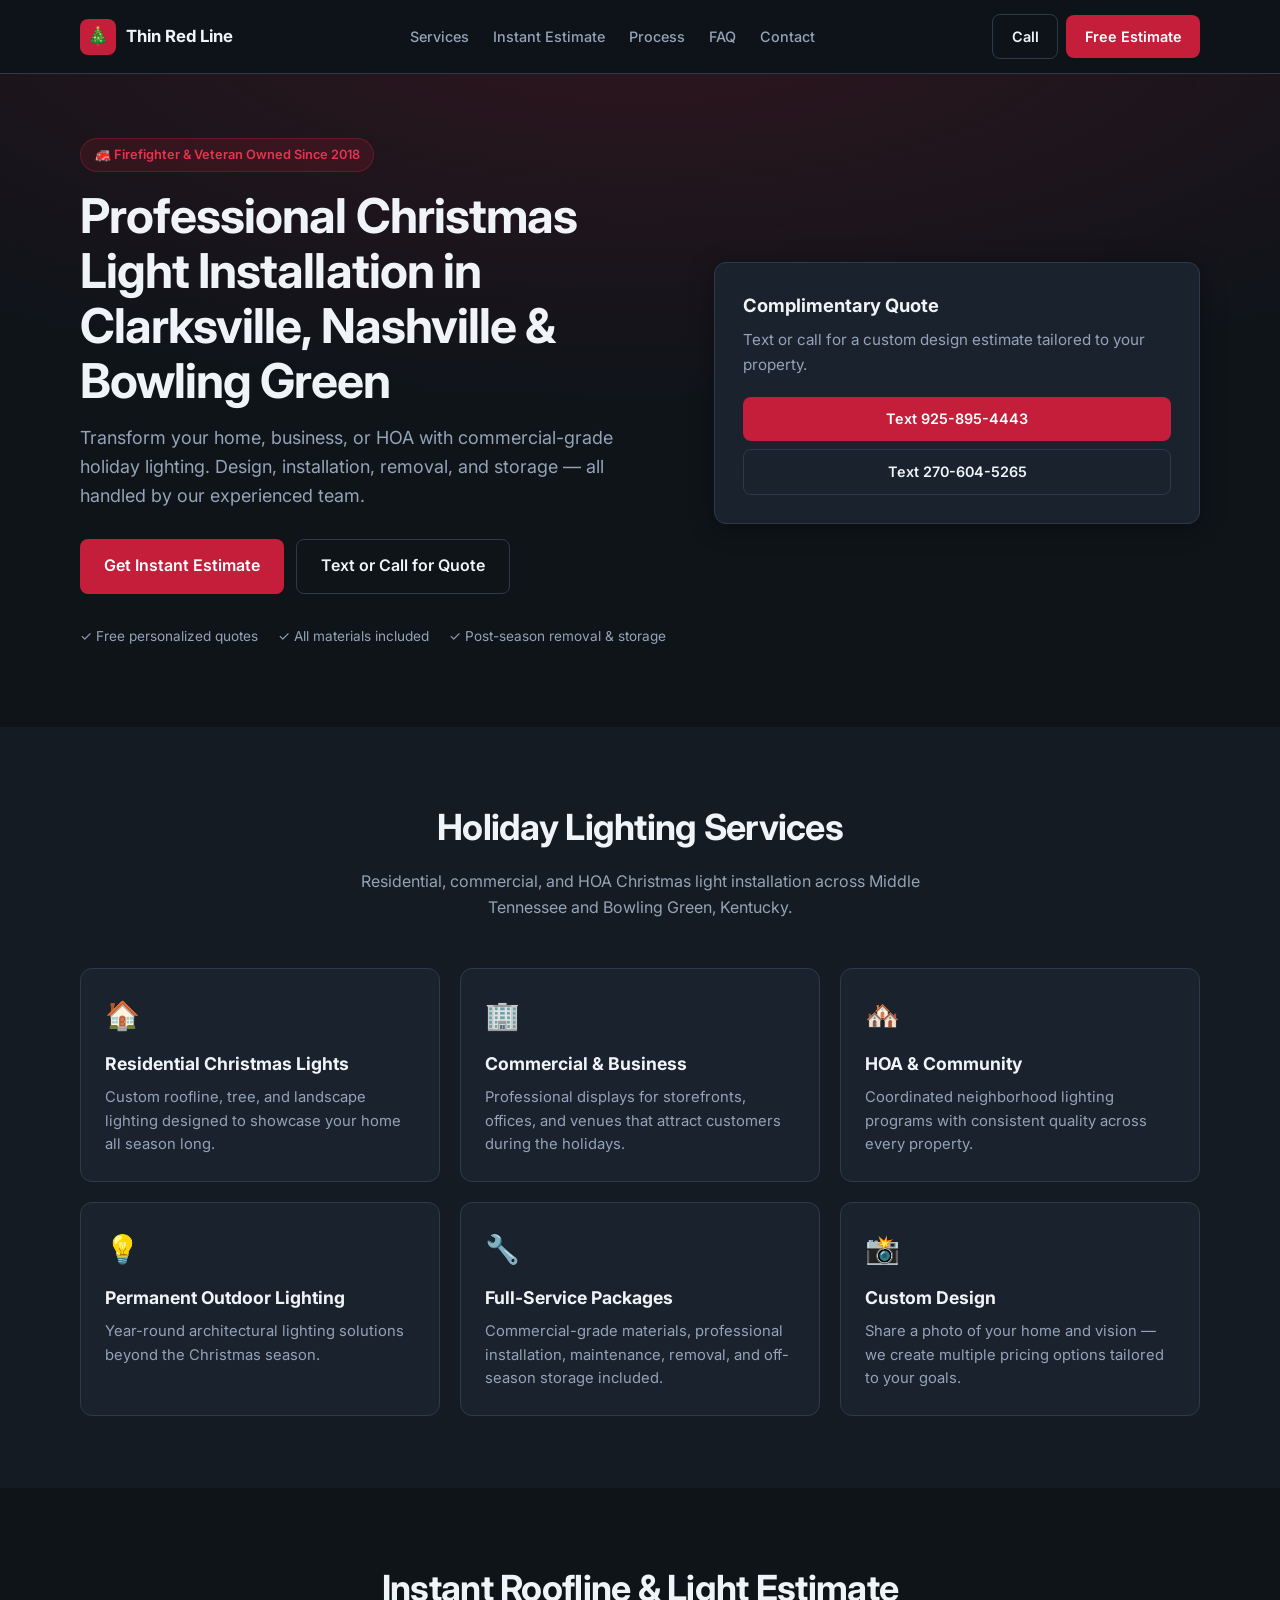
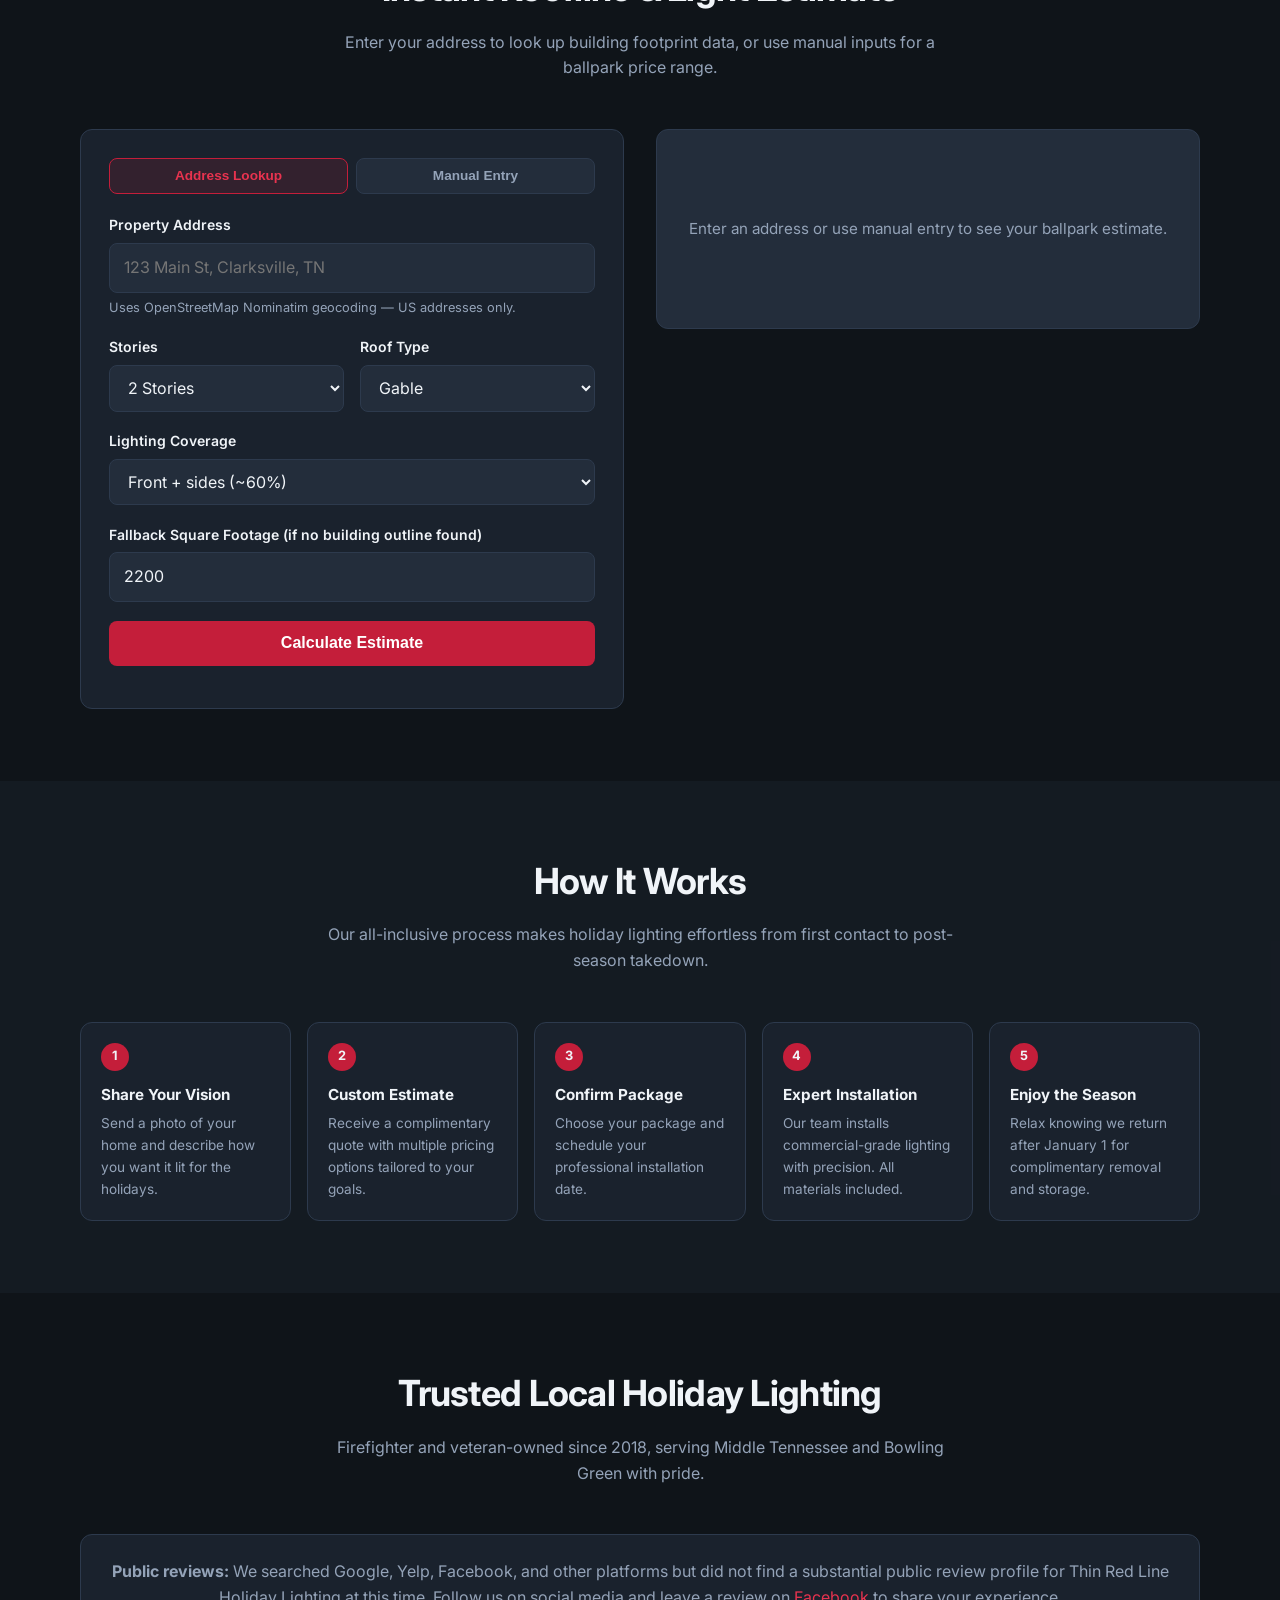
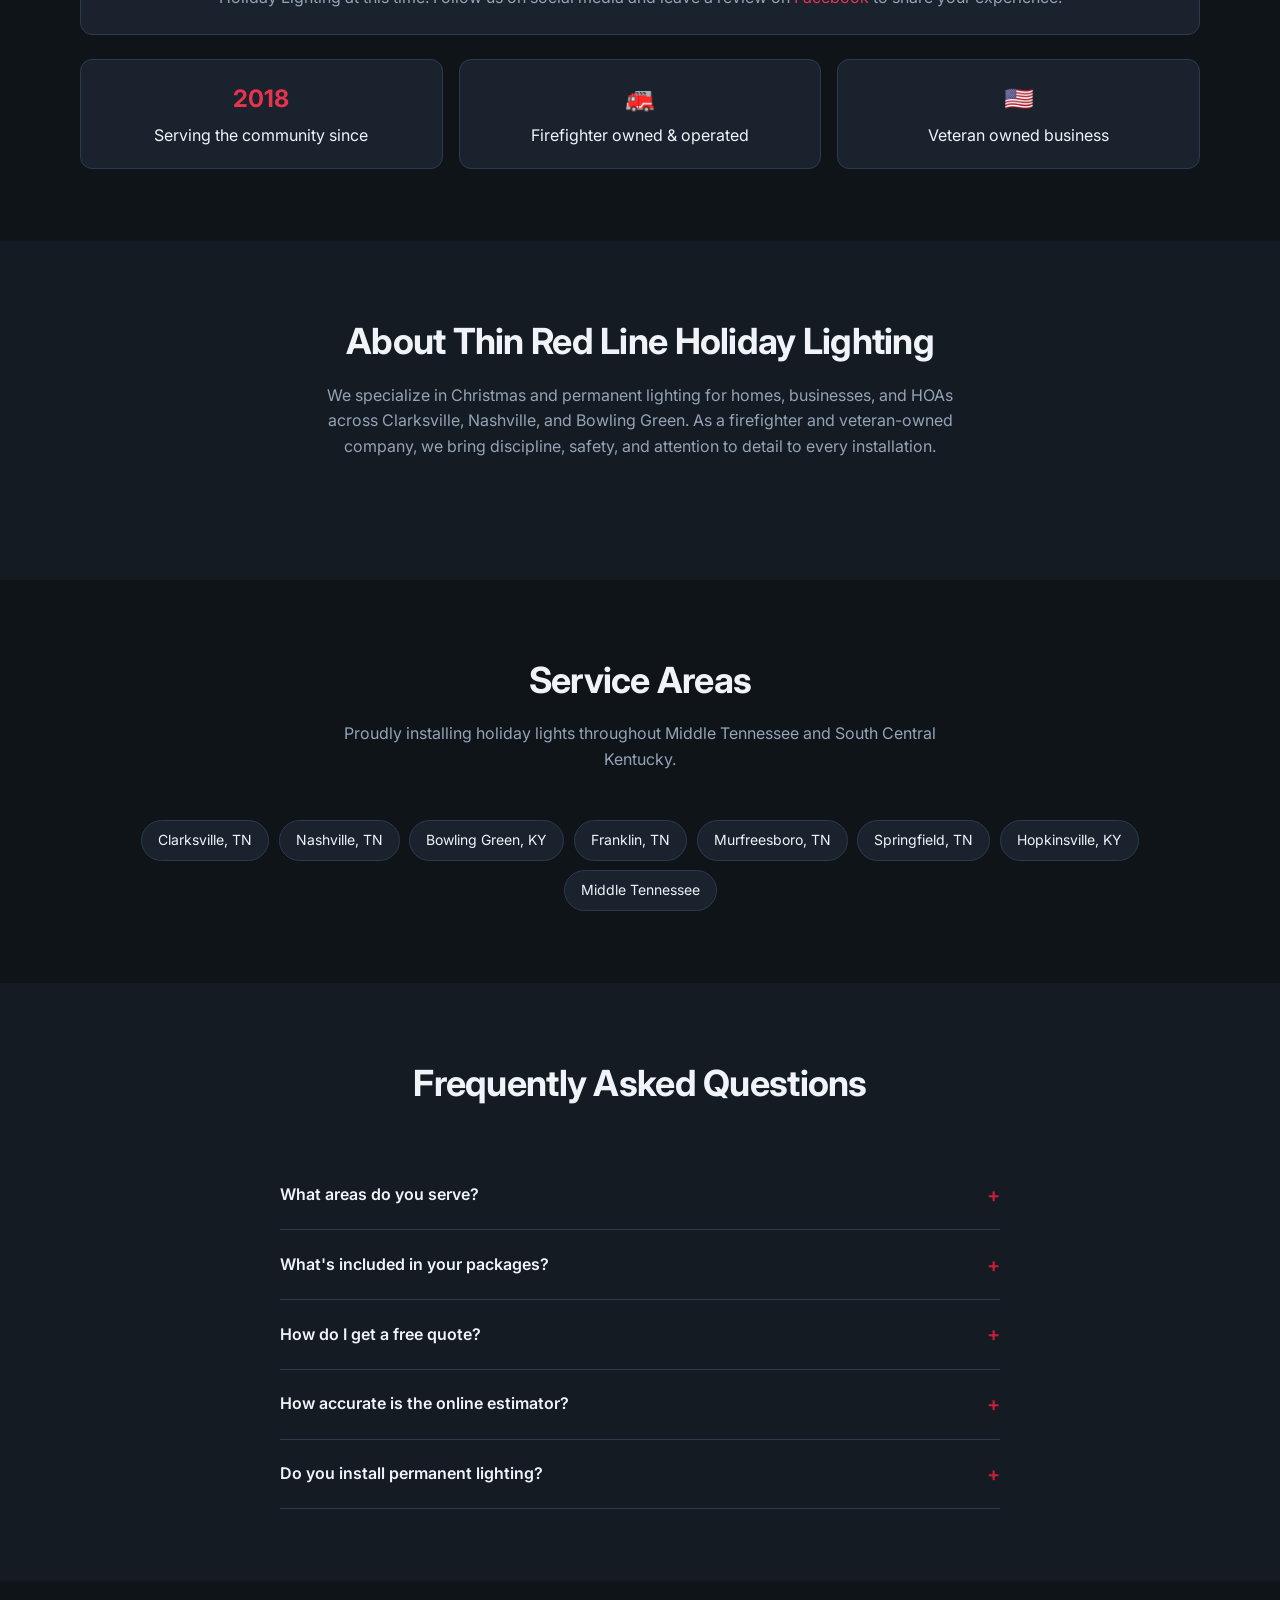
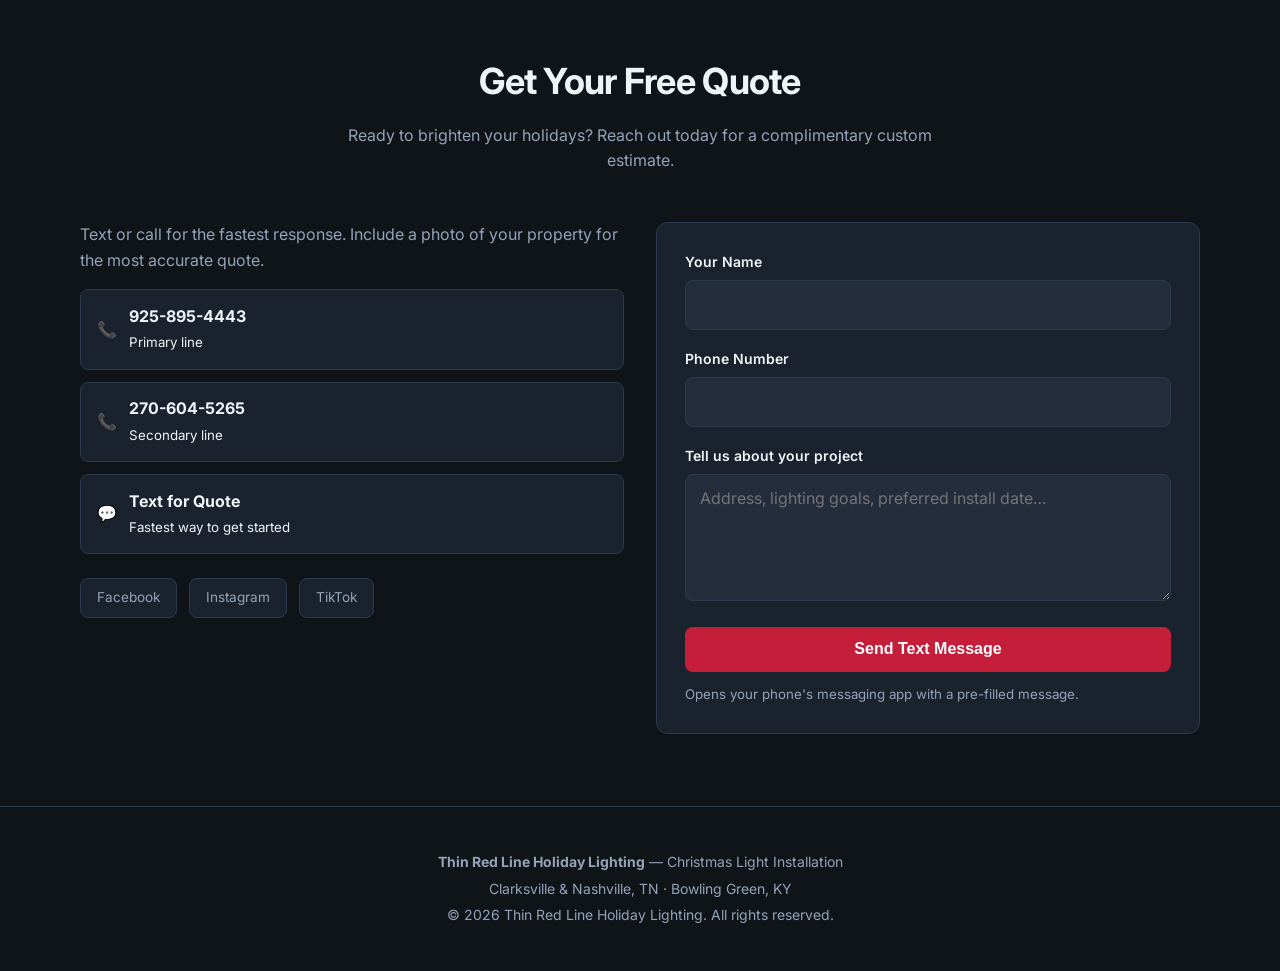
==== index.html @ 1f42e695 "Add Thin Red Line Holiday Lighting static site. SEO-optimized marketing site with estimator, Cloudfl" ====
<!DOCTYPE html>
<html lang="en">
<head>
  <meta charset="UTF-8">
  <meta name="viewport" content="width=device-width, initial-scale=1.0">
  <title>Christmas Light Installation Clarksville & Nashville TN | Thin Red Line Holiday Lighting</title>
  <meta name="description" content="Firefighter & veteran-owned Christmas light installation in Clarksville, Nashville TN & Bowling Green KY. Free quotes, professional install, removal & storage. Get an instant estimate online.">
  <meta name="robots" content="index, follow">
  <link rel="canonical" href="https://thinredlineholidaylighting.com/">

  <!-- Open Graph -->
  <meta property="og:type" content="website">
  <meta property="og:url" content="https://thinredlineholidaylighting.com/">
  <meta property="og:title" content="Christmas Light Installation | Thin Red Line Holiday Lighting">
  <meta property="og:description" content="Professional holiday lighting for homes, businesses & HOAs in Clarksville, Nashville & Bowling Green. Free quotes & instant online estimates.">
  <meta property="og:locale" content="en_US">
  <meta property="og:site_name" content="Thin Red Line Holiday Lighting">
  <meta property="og:image" content="https://thinredlineholidaylighting.com/images/og-image.png">
  <meta property="og:image:width" content="1200">
  <meta property="og:image:height" content="630">
  <meta property="og:image:alt" content="Thin Red Line Holiday Lighting — Christmas light installation in Clarksville, Nashville, and Bowling Green">

  <!-- Twitter -->
  <meta name="twitter:card" content="summary_large_image">
  <meta name="twitter:title" content="Christmas Light Installation | Thin Red Line Holiday Lighting">
  <meta name="twitter:description" content="Firefighter & veteran-owned holiday lighting in Middle TN & Bowling Green KY. Free quotes & instant estimates.">
  <meta name="twitter:image" content="https://thinredlineholidaylighting.com/images/og-image.png">
  <meta name="twitter:image:alt" content="Thin Red Line Holiday Lighting — Christmas light installation">

  <link rel="icon" href="/images/favicon.png" type="image/png">
  <link rel="apple-touch-icon" href="/images/favicon.png">

  <!-- Performance -->
  <link rel="preconnect" href="https://fonts.googleapis.com">
  <link rel="preconnect" href="https://fonts.gstatic.com" crossorigin>
  <link href="https://fonts.googleapis.com/css2?family=Inter:wght@400;500;600;700&display=swap" rel="stylesheet">

  <link rel="stylesheet" href="/css/styles.css?v=1">

  <script type="application/ld+json">
  {
    "@context": "https://schema.org",
    "@graph": [
      {
        "@type": "LocalBusiness",
        "@id": "https://thinredlineholidaylighting.com/#business",
        "name": "Thin Red Line Holiday Lighting",
        "url": "https://thinredlineholidaylighting.com/",
        "image": "https://thinredlineholidaylighting.com/images/og-image.png",
        "telephone": ["+1-925-895-4443", "+1-270-604-5265"],
        "email": "info@thinredlineholidaylighting.com",
        "foundingDate": "2018",
        "description": "Firefighter and veteran-owned Christmas light installation company serving Clarksville, Nashville TN, and Bowling Green KY with residential, commercial, and HOA holiday lighting.",
        "areaServed": [
          { "@type": "City", "name": "Clarksville", "containedInPlace": { "@type": "State", "name": "Tennessee" } },
          { "@type": "City", "name": "Nashville", "containedInPlace": { "@type": "State", "name": "Tennessee" } },
          { "@type": "City", "name": "Bowling Green", "containedInPlace": { "@type": "State", "name": "Kentucky" } }
        ],
        "sameAs": [
          "https://www.facebook.com/2280588978933497",
          "https://www.instagram.com/thinredlineholidaylighting/",
          "https://www.tiktok.com/@thinredlineholidaylights"
        ],
        "priceRange": "$$",
        "knowsAbout": ["Christmas light installation", "Holiday lighting", "Permanent outdoor lighting", "HOA lighting"]
      },
      {
        "@type": "Service",
        "@id": "https://thinredlineholidaylighting.com/#christmas-light-installation",
        "name": "Christmas Light Installation",
        "provider": { "@id": "https://thinredlineholidaylighting.com/#business" },
        "areaServed": ["Clarksville TN", "Nashville TN", "Bowling Green KY"],
        "description": "Full-service holiday light design, installation, maintenance, removal, and storage for residential, commercial, and HOA properties.",
        "url": "https://thinredlineholidaylighting.com/#services"
      },
      {
        "@type": "WebSite",
        "@id": "https://thinredlineholidaylighting.com/#website",
        "url": "https://thinredlineholidaylighting.com/",
        "name": "Thin Red Line Holiday Lighting",
        "publisher": { "@id": "https://thinredlineholidaylighting.com/#business" }
      },
      {
        "@type": "FAQPage",
        "mainEntity": [
          {
            "@type": "Question",
            "name": "What areas do you serve?",
            "acceptedAnswer": {
              "@type": "Answer",
              "text": "We install Christmas lights throughout Clarksville and Nashville, Tennessee, Bowling Green, Kentucky, and surrounding Middle Tennessee communities."
            }
          },
          {
            "@type": "Question",
            "name": "Do you remove and store lights after the holidays?",
            "acceptedAnswer": {
              "@type": "Answer",
              "text": "Yes. All-inclusive packages include complimentary removal after January 1 and storage of your decorations until next season."
            }
          },
          {
            "@type": "Question",
            "name": "How accurate is the online roofline estimator?",
            "acceptedAnswer": {
              "@type": "Answer",
              "text": "The estimator uses OpenStreetMap building footprints when available, or manual square footage inputs. It provides a ballpark range only — your free personalized quote reflects your actual roofline, design, and property conditions."
            }
          }
        ]
      }
    ]
  }
  </script>
</head>
<body>
  <header class="site-header">
    <div class="container header-inner">
      <a href="/" class="logo" aria-label="Thin Red Line Holiday Lighting home">
        <span class="logo-mark" aria-hidden="true">🎄</span>
        <span>Thin Red Line</span>
      </a>
      <nav class="nav-desktop" aria-label="Primary">
        <a href="#services">Services</a>
        <a href="#estimator">Instant Estimate</a>
        <a href="#process">Process</a>
        <a href="#faq">FAQ</a>
        <a href="#contact">Contact</a>
      </nav>
      <div class="header-cta">
        <a href="tel:+19258954443" class="btn btn-outline">Call</a>
        <a href="#estimator" class="btn btn-primary">Free Estimate</a>
      </div>
      <button class="menu-toggle" aria-label="Open menu" aria-expanded="false" aria-controls="mobile-nav">☰</button>
    </div>
    <nav id="mobile-nav" class="nav-mobile container" aria-label="Mobile">
      <a href="#services">Services</a>
      <a href="#estimator">Instant Estimate</a>
      <a href="#process">Process</a>
      <a href="#faq">FAQ</a>
      <a href="#contact">Contact</a>
      <a href="tel:+19258954443">Call 925-895-4443</a>
    </nav>
  </header>

  <main>
    <section class="hero" id="top">
      <div class="container hero-grid">
        <div>
          <span class="hero-badge">🚒 Firefighter & Veteran Owned Since 2018</span>
          <h1>Professional Christmas Light Installation in Clarksville, Nashville & Bowling Green</h1>
          <p class="hero-lead">
            Transform your home, business, or HOA with commercial-grade holiday lighting.
            Design, installation, removal, and storage — all handled by our experienced team.
          </p>
          <div class="hero-actions">
            <a href="#estimator" class="btn btn-primary btn-lg">Get Instant Estimate</a>
            <a href="tel:+19258954443" class="btn btn-outline btn-lg">Text or Call for Quote</a>
          </div>
          <div class="hero-trust">
            <span>✓ Free personalized quotes</span>
            <span>✓ All materials included</span>
            <span>✓ Post-season removal & storage</span>
          </div>
        </div>
        <aside class="hero-card">
          <h2>Complimentary Quote</h2>
          <p>Text or call for a custom design estimate tailored to your property.</p>
          <a href="sms:+19258954443" class="btn btn-primary" style="width:100%;margin-bottom:0.5rem;">Text 925-895-4443</a>
          <a href="sms:+12706045265" class="btn btn-outline" style="width:100%;">Text 270-604-5265</a>
        </aside>
      </div>
    </section>

    <section id="services">
      <div class="container">
        <header class="section-header">
          <h2>Holiday Lighting Services</h2>
          <p>Residential, commercial, and HOA Christmas light installation across Middle Tennessee and Bowling Green, Kentucky.</p>
        </header>
        <div class="cards-grid cols-3">
          <article class="card">
            <div class="card-icon" aria-hidden="true">🏠</div>
            <h3>Residential Christmas Lights</h3>
            <p>Custom roofline, tree, and landscape lighting designed to showcase your home all season long.</p>
          </article>
          <article class="card">
            <div class="card-icon" aria-hidden="true">🏢</div>
            <h3>Commercial & Business</h3>
            <p>Professional displays for storefronts, offices, and venues that attract customers during the holidays.</p>
          </article>
          <article class="card">
            <div class="card-icon" aria-hidden="true">🏘️</div>
            <h3>HOA & Community</h3>
            <p>Coordinated neighborhood lighting programs with consistent quality across every property.</p>
          </article>
          <article class="card">
            <div class="card-icon" aria-hidden="true">💡</div>
            <h3>Permanent Outdoor Lighting</h3>
            <p>Year-round architectural lighting solutions beyond the Christmas season.</p>
          </article>
          <article class="card">
            <div class="card-icon" aria-hidden="true">🔧</div>
            <h3>Full-Service Packages</h3>
            <p>Commercial-grade materials, professional installation, maintenance, removal, and off-season storage included.</p>
          </article>
          <article class="card">
            <div class="card-icon" aria-hidden="true">📸</div>
            <h3>Custom Design</h3>
            <p>Share a photo of your home and vision — we create multiple pricing options tailored to your goals.</p>
          </article>
        </div>
      </div>
    </section>

    <section id="estimator">
      <div class="container">
        <header class="section-header">
          <h2>Instant Roofline & Light Estimate</h2>
          <p>Enter your address to look up building footprint data, or use manual inputs for a ballpark price range.</p>
        </header>
        <div class="estimator-layout">
          <div class="estimator-panel">
            <div class="tabs" role="tablist">
              <button type="button" class="tab active" data-tab="address" role="tab" aria-selected="true">Address Lookup</button>
              <button type="button" class="tab" data-tab="manual" role="tab" aria-selected="false">Manual Entry</button>
            </div>

            <div id="panel-address">
              <form id="estimator-address-form">
                <div class="form-group">
                  <label for="address">Property Address</label>
                  <input type="text" id="address" name="address" placeholder="123 Main St, Clarksville, TN" required autocomplete="street-address">
                  <small>Uses OpenStreetMap Nominatim geocoding — US addresses only.</small>
                </div>
                <div class="form-row two-col">
                  <div class="form-group">
                    <label for="stories">Stories</label>
                    <select id="stories" name="stories">
                      <option value="1">1 Story</option>
                      <option value="2" selected>2 Stories</option>
                      <option value="3">3 Stories</option>
                    </select>
                  </div>
                  <div class="form-group">
                    <label for="roofType">Roof Type</label>
                    <select id="roofType" name="roofType">
                      <option value="gable">Gable</option>
                      <option value="hip">Hip</option>
                      <option value="flat">Flat / Low Slope</option>
                      <option value="complex">Complex / Multi-gable</option>
                    </select>
                  </div>
                </div>
                <div class="form-group">
                  <label for="coverage">Lighting Coverage</label>
                  <select id="coverage" name="coverage">
                    <option value="front">Front roofline only (~35%)</option>
                    <option value="front-sides" selected>Front + sides (~60%)</option>
                    <option value="full">Full perimeter (~100%)</option>
                  </select>
                </div>
                <div class="form-group">
                  <label for="fallbackSqFt">Fallback Square Footage (if no building outline found)</label>
                  <input type="number" id="fallbackSqFt" name="fallbackSqFt" value="2200" min="400" step="100">
                </div>
                <button type="submit" class="btn btn-primary btn-lg" style="width:100%;">Calculate Estimate</button>
              </form>
            </div>

            <div id="panel-manual" hidden>
              <form id="estimator-manual-form">
                <div class="form-group">
                  <label for="sqFt">Home Square Footage</label>
                  <input type="number" id="sqFt" name="sqFt" placeholder="2200" min="400" step="50" required>
                  <small>Heated living area or total footprint approximation.</small>
                </div>
                <div class="form-row two-col">
                  <div class="form-group">
                    <label for="storiesManual">Stories</label>
                    <select id="storiesManual" name="storiesManual">
                      <option value="1">1 Story</option>
                      <option value="2" selected>2 Stories</option>
                      <option value="3">3 Stories</option>
                    </select>
                  </div>
                  <div class="form-group">
                    <label for="roofTypeManual">Roof Type</label>
                    <select id="roofTypeManual" name="roofTypeManual">
                      <option value="gable">Gable</option>
                      <option value="hip">Hip</option>
                      <option value="flat">Flat / Low Slope</option>
                      <option value="complex">Complex / Multi-gable</option>
                    </select>
                  </div>
                </div>
                <div class="form-group">
                  <label for="coverageManual">Lighting Coverage</label>
                  <select id="coverageManual" name="coverageManual">
                    <option value="front">Front roofline only (~35%)</option>
                    <option value="front-sides" selected>Front + sides (~60%)</option>
                    <option value="full">Full perimeter (~100%)</option>
                  </select>
                </div>
                <button type="submit" class="btn btn-primary btn-lg" style="width:100%;">Calculate Estimate</button>
              </form>
            </div>
            <p id="estimate-status" class="status-msg" aria-live="polite"></p>
          </div>

          <div>
            <div id="estimate-result" class="estimate-result empty" aria-live="polite">
              Enter an address or use manual entry to see your ballpark estimate.
            </div>
          </div>
        </div>
      </div>
    </section>

    <section id="process">
      <div class="container">
        <header class="section-header">
          <h2>How It Works</h2>
          <p>Our all-inclusive process makes holiday lighting effortless from first contact to post-season takedown.</p>
        </header>
        <div class="steps">
          <article class="step">
            <h3>Share Your Vision</h3>
            <p>Send a photo of your home and describe how you want it lit for the holidays.</p>
          </article>
          <article class="step">
            <h3>Custom Estimate</h3>
            <p>Receive a complimentary quote with multiple pricing options tailored to your goals.</p>
          </article>
          <article class="step">
            <h3>Confirm Package</h3>
            <p>Choose your package and schedule your professional installation date.</p>
          </article>
          <article class="step">
            <h3>Expert Installation</h3>
            <p>Our team installs commercial-grade lighting with precision. All materials included.</p>
          </article>
          <article class="step">
            <h3>Enjoy the Season</h3>
            <p>Relax knowing we return after January 1 for complimentary removal and storage.</p>
          </article>
        </div>
      </div>
    </section>

    <section id="reviews">
      <div class="container">
        <header class="section-header">
          <h2>Trusted Local Holiday Lighting</h2>
          <p>Firefighter and veteran-owned since 2018, serving Middle Tennessee and Bowling Green with pride.</p>
        </header>

        <div class="reviews-note">
          <p>
            <strong>Public reviews:</strong> We searched Google, Yelp, Facebook, and other platforms but did not find
            a substantial public review profile for Thin Red Line Holiday Lighting at this time.
            Follow us on social media and leave a review on
            <a href="https://www.facebook.com/2280588978933497" rel="noopener noreferrer" target="_blank">Facebook</a>
            to share your experience.
          </p>
        </div>

        <div class="credentials-grid">
          <div class="credential">
            <strong>2018</strong>
            <span>Serving the community since</span>
          </div>
          <div class="credential">
            <strong>🚒</strong>
            <span>Firefighter owned & operated</span>
          </div>
          <div class="credential">
            <strong>🇺🇸</strong>
            <span>Veteran owned business</span>
          </div>
        </div>
      </div>
    </section>

    <section id="about">
      <div class="container">
        <header class="section-header">
          <h2>About Thin Red Line Holiday Lighting</h2>
          <p>
            We specialize in Christmas and permanent lighting for homes, businesses, and HOAs across
            Clarksville, Nashville, and Bowling Green. As a firefighter and veteran-owned company,
            we bring discipline, safety, and attention to detail to every installation.
          </p>
        </header>
      </div>
    </section>

    <section id="service-area">
      <div class="container">
        <header class="section-header">
          <h2>Service Areas</h2>
          <p>Proudly installing holiday lights throughout Middle Tennessee and South Central Kentucky.</p>
        </header>
        <div class="area-tags">
          <span class="area-tag">Clarksville, TN</span>
          <span class="area-tag">Nashville, TN</span>
          <span class="area-tag">Bowling Green, KY</span>
          <span class="area-tag">Franklin, TN</span>
          <span class="area-tag">Murfreesboro, TN</span>
          <span class="area-tag">Springfield, TN</span>
          <span class="area-tag">Hopkinsville, KY</span>
          <span class="area-tag">Middle Tennessee</span>
        </div>
      </div>
    </section>

    <section id="faq">
      <div class="container">
        <header class="section-header">
          <h2>Frequently Asked Questions</h2>
        </header>
        <div class="faq-list">
          <details class="faq-item">
            <summary>What areas do you serve?</summary>
            <p>We install Christmas lights throughout Clarksville and Nashville, Tennessee, Bowling Green, Kentucky, and surrounding Middle Tennessee communities.</p>
          </details>
          <details class="faq-item">
            <summary>What's included in your packages?</summary>
            <p>All-inclusive packages cover commercial-grade materials, professional installation, seasonal maintenance, post-holiday removal after January 1, and off-season storage.</p>
          </details>
          <details class="faq-item">
            <summary>How do I get a free quote?</summary>
            <p>Text 925-895-4443 or 270-604-5265 with a photo of your home and a brief description of your vision. We'll provide a complimentary customized estimate with multiple options.</p>
          </details>
          <details class="faq-item">
            <summary>How accurate is the online estimator?</summary>
            <p>The tool uses OpenStreetMap building footprints when available, or manual square footage. It produces a ballpark range only — trees, dormers, and design complexity can change the final quote. Contact us for a precise, free estimate.</p>
          </details>
          <details class="faq-item">
            <summary>Do you install permanent lighting?</summary>
            <p>Yes. In addition to seasonal Christmas lights, we offer permanent outdoor architectural lighting solutions.</p>
          </details>
        </div>
      </div>
    </section>

    <section id="contact">
      <div class="container">
        <header class="section-header">
          <h2>Get Your Free Quote</h2>
          <p>Ready to brighten your holidays? Reach out today for a complimentary custom estimate.</p>
        </header>
        <div class="contact-grid">
          <div class="contact-info">
            <p>Text or call for the fastest response. Include a photo of your property for the most accurate quote.</p>
            <div class="contact-methods">
              <a href="tel:+19258954443" class="contact-method">
                <span aria-hidden="true">📞</span>
                <span><strong>925-895-4443</strong><br><small>Primary line</small></span>
              </a>
              <a href="tel:+12706045265" class="contact-method">
                <span aria-hidden="true">📞</span>
                <span><strong>270-604-5265</strong><br><small>Secondary line</small></span>
              </a>
              <a href="sms:+19258954443" class="contact-method">
                <span aria-hidden="true">💬</span>
                <span><strong>Text for Quote</strong><br><small>Fastest way to get started</small></span>
              </a>
            </div>
            <div class="social-links">
              <a href="https://www.facebook.com/2280588978933497" rel="noopener noreferrer" target="_blank">Facebook</a>
              <a href="https://www.instagram.com/thinredlineholidaylighting/" rel="noopener noreferrer" target="_blank">Instagram</a>
              <a href="https://www.tiktok.com/@thinredlineholidaylights" rel="noopener noreferrer" target="_blank">TikTok</a>
            </div>
          </div>
          <form id="contact-form" class="estimator-panel">
            <div class="form-group">
              <label for="contact-name">Your Name</label>
              <input type="text" id="contact-name" name="name" required autocomplete="name">
            </div>
            <div class="form-group">
              <label for="contact-phone">Phone Number</label>
              <input type="tel" id="contact-phone" name="phone" required autocomplete="tel">
            </div>
            <div class="form-group">
              <label for="contact-message">Tell us about your project</label>
              <textarea id="contact-message" name="message" rows="4" placeholder="Address, lighting goals, preferred install date…"></textarea>
            </div>
            <button type="submit" class="btn btn-primary btn-lg" style="width:100%;">Send Text Message</button>
            <small style="display:block;margin-top:0.75rem;color:var(--text-muted);">Opens your phone's messaging app with a pre-filled message.</small>
          </form>
        </div>
      </div>
    </section>
  </main>

  <footer class="site-footer">
    <div class="container">
      <p><strong>Thin Red Line Holiday Lighting</strong> — Christmas Light Installation</p>
      <p>Clarksville & Nashville, TN · Bowling Green, KY</p>
      <p>&copy; <span id="year">2026</span> Thin Red Line Holiday Lighting. All rights reserved.</p>
    </div>
  </footer>

  <script src="/js/config.js?v=1"></script>
  <script src="/js/estimator.js?v=1"></script>
  <script src="/js/main.js?v=1"></script>
</body>
</html>
---- css/styles.css ----
:root {
  --red: #c41e3a;
  --red-dark: #9a1830;
  --red-light: #e8334f;
  --green: #1a472a;
  --gold: #d4a843;
  --bg: #0f1419;
  --bg-card: #1a222d;
  --bg-elevated: #232d3b;
  --text: #f0f4f8;
  --text-muted: #94a3b8;
  --border: #2d3a4d;
  --radius: 12px;
  --shadow: 0 4px 24px rgba(0, 0, 0, 0.35);
  --font: 'Inter', system-ui, -apple-system, sans-serif;
  --max-width: 1120px;
}

*,
*::before,
*::after {
  box-sizing: border-box;
}

html {
  scroll-behavior: smooth;
}

body {
  margin: 0;
  font-family: var(--font);
  background: var(--bg);
  color: var(--text);
  line-height: 1.6;
  -webkit-font-smoothing: antialiased;
}

img {
  max-width: 100%;
  height: auto;
  display: block;
}

a {
  color: var(--red-light);
  text-decoration: none;
}

a:hover {
  text-decoration: underline;
}

.container {
  width: min(100% - 2rem, var(--max-width));
  margin-inline: auto;
}

/* Header */
.site-header {
  position: sticky;
  top: 0;
  z-index: 100;
  background: rgba(15, 20, 25, 0.92);
  backdrop-filter: blur(12px);
  border-bottom: 1px solid var(--border);
}

.header-inner {
  display: flex;
  align-items: center;
  justify-content: space-between;
  padding: 0.85rem 0;
  gap: 1rem;
}

.logo {
  display: flex;
  align-items: center;
  gap: 0.65rem;
  font-weight: 700;
  font-size: 1.05rem;
  color: var(--text);
  text-decoration: none;
}

.logo-mark {
  width: 36px;
  height: 36px;
  background: var(--red);
  border-radius: 8px;
  display: grid;
  place-items: center;
  font-size: 1.1rem;
}

.nav-desktop {
  display: none;
  gap: 1.5rem;
  align-items: center;
}

.nav-desktop a {
  color: var(--text-muted);
  font-size: 0.9rem;
  font-weight: 500;
  text-decoration: none;
}

.nav-desktop a:hover {
  color: var(--text);
}

.header-cta {
  display: flex;
  gap: 0.5rem;
  align-items: center;
}

.btn {
  display: inline-flex;
  align-items: center;
  justify-content: center;
  gap: 0.4rem;
  padding: 0.65rem 1.15rem;
  border-radius: 8px;
  font-weight: 600;
  font-size: 0.9rem;
  border: none;
  cursor: pointer;
  text-decoration: none;
  transition: background 0.2s, transform 0.15s;
}

.btn:active {
  transform: scale(0.98);
}

.btn-primary {
  background: var(--red);
  color: #fff;
}

.btn-primary:hover {
  background: var(--red-dark);
  text-decoration: none;
}

.btn-outline {
  background: transparent;
  color: var(--text);
  border: 1px solid var(--border);
}

.btn-outline:hover {
  border-color: var(--red);
  text-decoration: none;
}

.btn-lg {
  padding: 0.85rem 1.5rem;
  font-size: 1rem;
}

.menu-toggle {
  display: flex;
  background: none;
  border: none;
  color: var(--text);
  font-size: 1.5rem;
  cursor: pointer;
  padding: 0.25rem;
}

.nav-mobile {
  display: none;
  flex-direction: column;
  padding: 0 0 1rem;
  gap: 0.5rem;
}

.nav-mobile.open {
  display: flex;
}

.nav-mobile a {
  color: var(--text-muted);
  padding: 0.5rem 0;
  text-decoration: none;
}

@media (min-width: 768px) {
  .nav-desktop {
    display: flex;
  }

  .menu-toggle {
    display: none;
  }
}

/* Hero */
.hero {
  padding: 4rem 0 5rem;
  background:
    radial-gradient(ellipse 80% 60% at 50% -10%, rgba(196, 30, 58, 0.18), transparent),
    var(--bg);
}

.hero-grid {
  display: grid;
  gap: 2.5rem;
  align-items: center;
}

@media (min-width: 900px) {
  .hero-grid {
    grid-template-columns: 1.1fr 0.9fr;
  }
}

.hero-badge {
  display: inline-flex;
  align-items: center;
  gap: 0.4rem;
  background: rgba(196, 30, 58, 0.15);
  border: 1px solid rgba(196, 30, 58, 0.35);
  color: var(--red-light);
  padding: 0.35rem 0.85rem;
  border-radius: 999px;
  font-size: 0.8rem;
  font-weight: 600;
  margin-bottom: 1rem;
}

.hero h1 {
  font-size: clamp(2rem, 5vw, 3rem);
  line-height: 1.15;
  margin: 0 0 1rem;
  letter-spacing: -0.02em;
}

.hero-lead {
  font-size: 1.125rem;
  color: var(--text-muted);
  margin: 0 0 1.75rem;
  max-width: 52ch;
}

.hero-actions {
  display: flex;
  flex-wrap: wrap;
  gap: 0.75rem;
  margin-bottom: 2rem;
}

.hero-trust {
  display: flex;
  flex-wrap: wrap;
  gap: 1.25rem;
  font-size: 0.85rem;
  color: var(--text-muted);
}

.hero-trust span {
  display: flex;
  align-items: center;
  gap: 0.35rem;
}

.hero-card {
  background: var(--bg-card);
  border: 1px solid var(--border);
  border-radius: var(--radius);
  padding: 1.75rem;
  box-shadow: var(--shadow);
}

.hero-card h2 {
  margin: 0 0 0.5rem;
  font-size: 1.15rem;
}

.hero-card p {
  color: var(--text-muted);
  margin: 0 0 1.25rem;
  font-size: 0.95rem;
}

/* Sections */
section {
  padding: 4.5rem 0;
}

section:nth-child(even) {
  background: rgba(26, 34, 45, 0.5);
}

.section-header {
  text-align: center;
  max-width: 640px;
  margin: 0 auto 3rem;
}

.section-header h2 {
  font-size: clamp(1.75rem, 4vw, 2.25rem);
  margin: 0 0 0.75rem;
  letter-spacing: -0.02em;
}

.section-header p {
  color: var(--text-muted);
  margin: 0;
}

/* Cards grid */
.cards-grid {
  display: grid;
  gap: 1.25rem;
}

@media (min-width: 640px) {
  .cards-grid {
    grid-template-columns: repeat(2, 1fr);
  }
}

@media (min-width: 960px) {
  .cards-grid.cols-3 {
    grid-template-columns: repeat(3, 1fr);
  }

  .cards-grid.cols-4 {
    grid-template-columns: repeat(4, 1fr);
  }
}

.card {
  background: var(--bg-card);
  border: 1px solid var(--border);
  border-radius: var(--radius);
  padding: 1.5rem;
}

.card-icon {
  font-size: 1.75rem;
  margin-bottom: 0.75rem;
}

.card h3 {
  margin: 0 0 0.5rem;
  font-size: 1.1rem;
}

.card p {
  margin: 0;
  color: var(--text-muted);
  font-size: 0.925rem;
}

/* Process steps */
.steps {
  display: grid;
  gap: 1rem;
  counter-reset: step;
}

@media (min-width: 768px) {
  .steps {
    grid-template-columns: repeat(5, 1fr);
  }
}

.step {
  background: var(--bg-card);
  border: 1px solid var(--border);
  border-radius: var(--radius);
  padding: 1.25rem;
  position: relative;
}

.step::before {
  counter-increment: step;
  content: counter(step);
  display: flex;
  align-items: center;
  justify-content: center;
  width: 28px;
  height: 28px;
  background: var(--red);
  border-radius: 50%;
  font-size: 0.8rem;
  font-weight: 700;
  margin-bottom: 0.75rem;
}

.step h3 {
  margin: 0 0 0.4rem;
  font-size: 0.95rem;
}

.step p {
  margin: 0;
  font-size: 0.85rem;
  color: var(--text-muted);
}

/* Estimator */
.estimator-layout {
  display: grid;
  gap: 2rem;
}

@media (min-width: 900px) {
  .estimator-layout {
    grid-template-columns: 1fr 1fr;
    align-items: start;
  }
}

.estimator-panel {
  background: var(--bg-card);
  border: 1px solid var(--border);
  border-radius: var(--radius);
  padding: 1.75rem;
}

.form-group {
  margin-bottom: 1.15rem;
}

.form-group label {
  display: block;
  font-size: 0.875rem;
  font-weight: 600;
  margin-bottom: 0.4rem;
}

.form-group small {
  display: block;
  color: var(--text-muted);
  font-size: 0.8rem;
  margin-top: 0.3rem;
}

input,
select,
textarea {
  width: 100%;
  padding: 0.7rem 0.85rem;
  background: var(--bg-elevated);
  border: 1px solid var(--border);
  border-radius: 8px;
  color: var(--text);
  font: inherit;
}

input:focus,
select:focus,
textarea:focus {
  outline: 2px solid var(--red);
  outline-offset: 1px;
}

.form-row {
  display: grid;
  gap: 1rem;
}

@media (min-width: 480px) {
  .form-row.two-col {
    grid-template-columns: 1fr 1fr;
  }
}

.tabs {
  display: flex;
  gap: 0.5rem;
  margin-bottom: 1.25rem;
}

.tab {
  flex: 1;
  padding: 0.6rem;
  background: var(--bg-elevated);
  border: 1px solid var(--border);
  border-radius: 8px;
  color: var(--text-muted);
  font-weight: 600;
  font-size: 0.85rem;
  cursor: pointer;
}

.tab.active {
  background: rgba(196, 30, 58, 0.15);
  border-color: var(--red);
  color: var(--red-light);
}

.estimate-result {
  background: var(--bg-elevated);
  border: 1px solid var(--border);
  border-radius: var(--radius);
  padding: 1.5rem;
  min-height: 200px;
}

.estimate-result.empty {
  display: flex;
  align-items: center;
  justify-content: center;
  color: var(--text-muted);
  text-align: center;
  font-size: 0.95rem;
}

.estimate-price {
  font-size: 2rem;
  font-weight: 700;
  color: var(--gold);
  margin: 0.25rem 0 0.5rem;
}

.estimate-detail {
  font-size: 0.875rem;
  color: var(--text-muted);
  margin: 0.25rem 0;
}

.disclaimer {
  margin-top: 1rem;
  padding: 0.85rem;
  background: rgba(212, 168, 67, 0.08);
  border: 1px solid rgba(212, 168, 67, 0.25);
  border-radius: 8px;
  font-size: 0.8rem;
  color: var(--text-muted);
}

.status-msg {
  font-size: 0.875rem;
  margin-top: 0.75rem;
}

.status-msg.loading {
  color: var(--gold);
}

.status-msg.error {
  color: var(--red-light);
}

.status-msg.success {
  color: #6ee7a0;
}

/* Reviews */
.reviews-note {
  background: var(--bg-card);
  border: 1px solid var(--border);
  border-radius: var(--radius);
  padding: 1.5rem;
  margin-bottom: 1.5rem;
  text-align: center;
}

.reviews-note p {
  margin: 0;
  color: var(--text-muted);
}

.credentials-grid {
  display: grid;
  gap: 1rem;
}

@media (min-width: 640px) {
  .credentials-grid {
    grid-template-columns: repeat(3, 1fr);
  }
}

.credential {
  text-align: center;
  padding: 1.25rem;
  background: var(--bg-card);
  border: 1px solid var(--border);
  border-radius: var(--radius);
}

.credential strong {
  display: block;
  font-size: 1.5rem;
  color: var(--red-light);
  margin-bottom: 0.25rem;
}

/* FAQ */
.faq-list {
  max-width: 720px;
  margin: 0 auto;
}

.faq-item {
  border-bottom: 1px solid var(--border);
}

.faq-item summary {
  padding: 1.15rem 0;
  cursor: pointer;
  font-weight: 600;
  list-style: none;
  display: flex;
  justify-content: space-between;
  align-items: center;
}

.faq-item summary::-webkit-details-marker {
  display: none;
}

.faq-item summary::after {
  content: '+';
  font-size: 1.25rem;
  color: var(--red);
}

.faq-item[open] summary::after {
  content: '−';
}

.faq-item p {
  margin: 0 0 1.15rem;
  color: var(--text-muted);
  font-size: 0.925rem;
}

/* Service area */
.area-tags {
  display: flex;
  flex-wrap: wrap;
  gap: 0.6rem;
  justify-content: center;
}

.area-tag {
  background: var(--bg-card);
  border: 1px solid var(--border);
  padding: 0.5rem 1rem;
  border-radius: 999px;
  font-size: 0.875rem;
}

/* Contact */
.contact-grid {
  display: grid;
  gap: 2rem;
}

@media (min-width: 768px) {
  .contact-grid {
    grid-template-columns: 1fr 1fr;
  }
}

.contact-info p {
  color: var(--text-muted);
  margin: 0 0 1rem;
}

.contact-methods {
  display: flex;
  flex-direction: column;
  gap: 0.75rem;
}

.contact-method {
  display: flex;
  align-items: center;
  gap: 0.75rem;
  padding: 0.85rem 1rem;
  background: var(--bg-card);
  border: 1px solid var(--border);
  border-radius: 8px;
  color: var(--text);
  text-decoration: none;
}

.contact-method:hover {
  border-color: var(--red);
  text-decoration: none;
}

.social-links {
  display: flex;
  gap: 0.75rem;
  margin-top: 1.5rem;
}

.social-links a {
  padding: 0.5rem 1rem;
  background: var(--bg-card);
  border: 1px solid var(--border);
  border-radius: 8px;
  font-size: 0.85rem;
  color: var(--text-muted);
  text-decoration: none;
}

.social-links a:hover {
  border-color: var(--red);
  color: var(--text);
}

/* Footer */
.site-footer {
  padding: 2.5rem 0;
  border-top: 1px solid var(--border);
  text-align: center;
  color: var(--text-muted);
  font-size: 0.875rem;
}

.site-footer p {
  margin: 0.25rem 0;
}

/* 404 */
.page-404 {
  min-height: 60vh;
  display: grid;
  place-items: center;
  text-align: center;
  padding: 4rem 1rem;
}

.page-404 h1 {
  font-size: 4rem;
  margin: 0;
  color: var(--red);
}

.visually-hidden {
  position: absolute;
  width: 1px;
  height: 1px;
  padding: 0;
  margin: -1px;
  overflow: hidden;
  clip: rect(0, 0, 0, 0);
  border: 0;
}
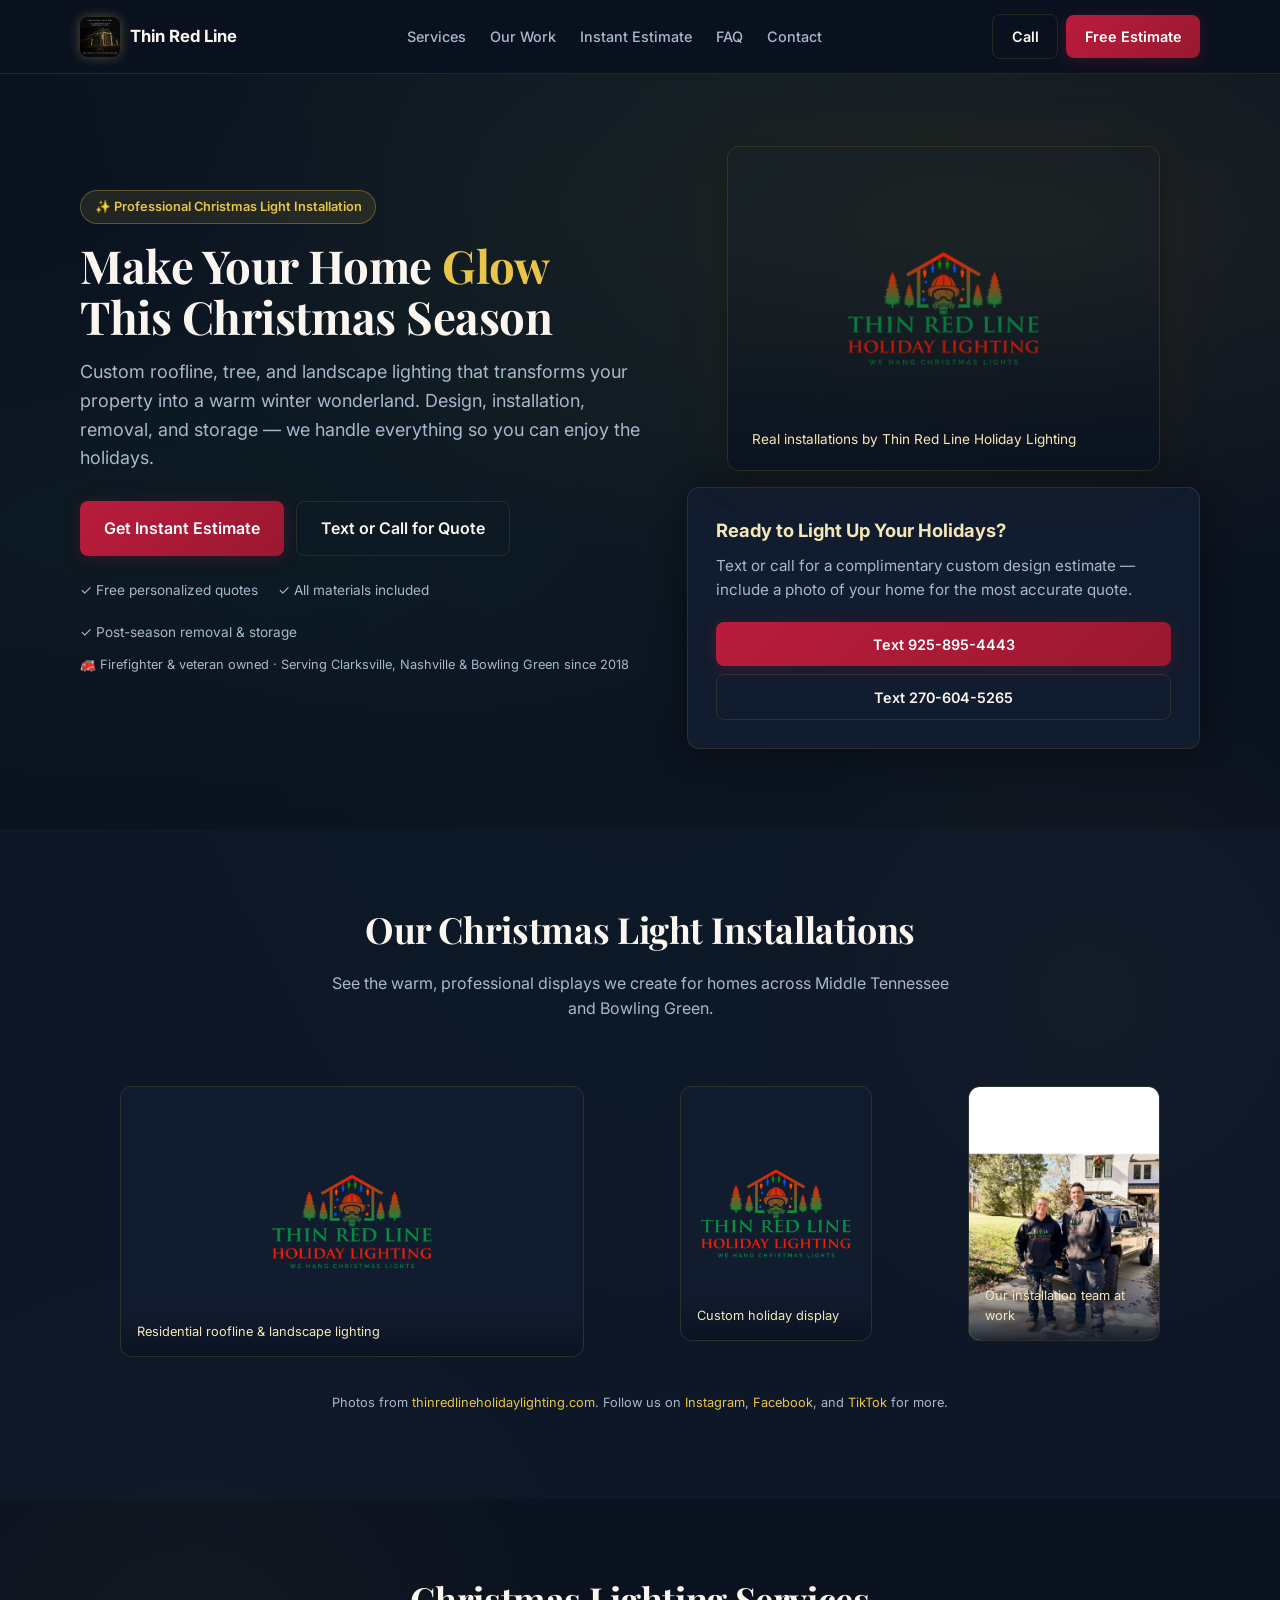
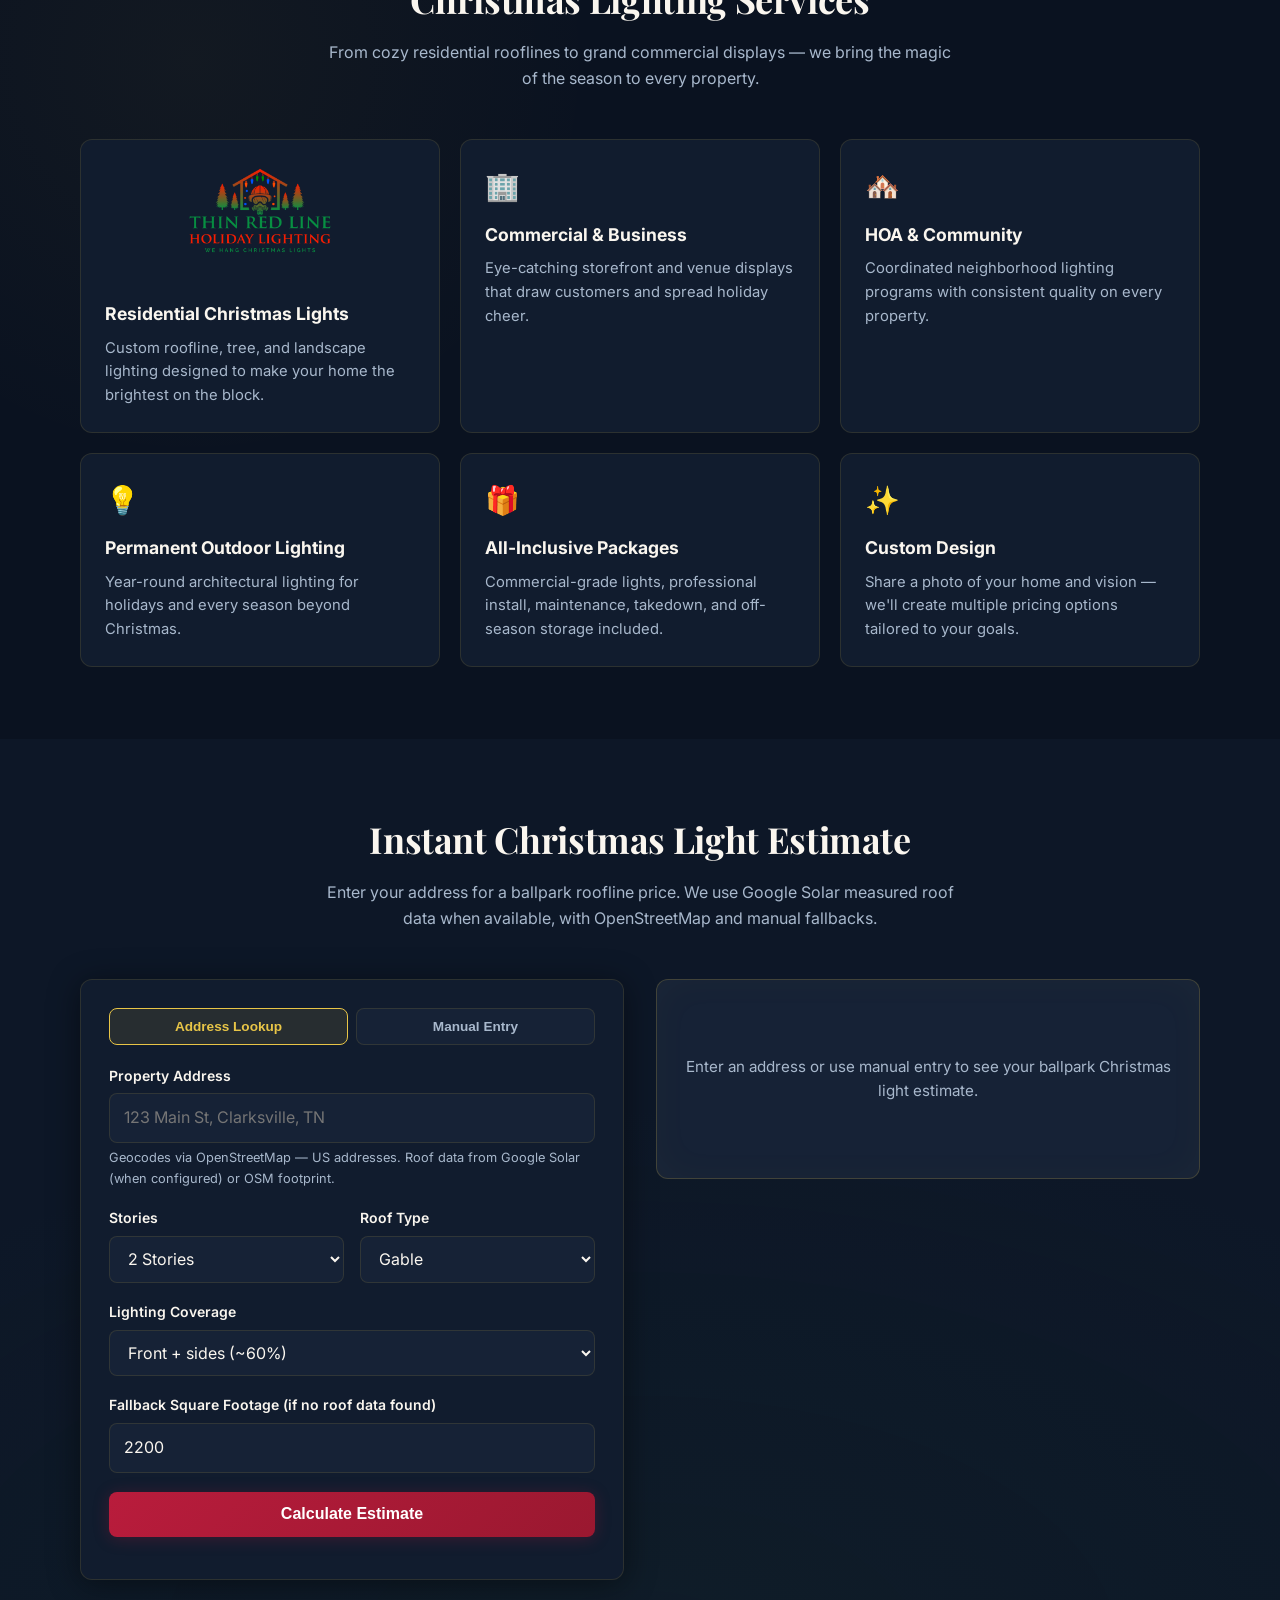
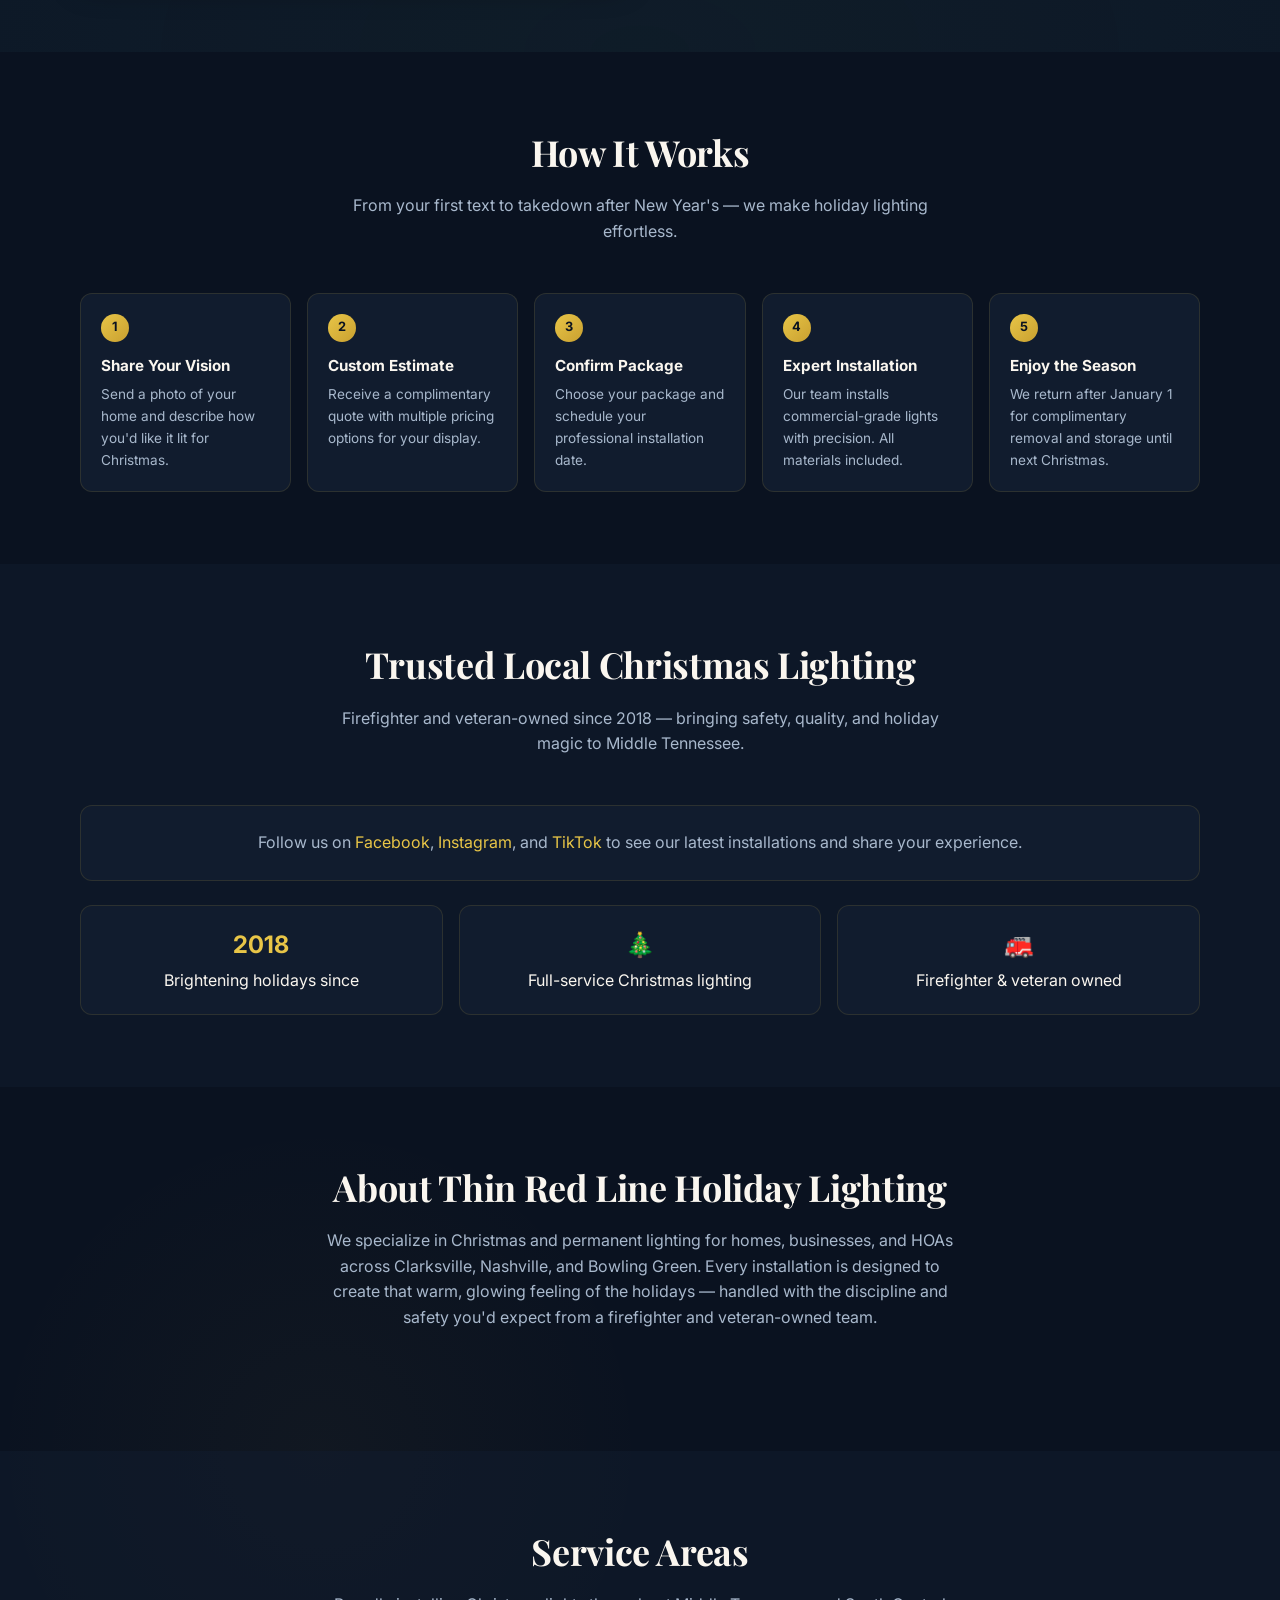
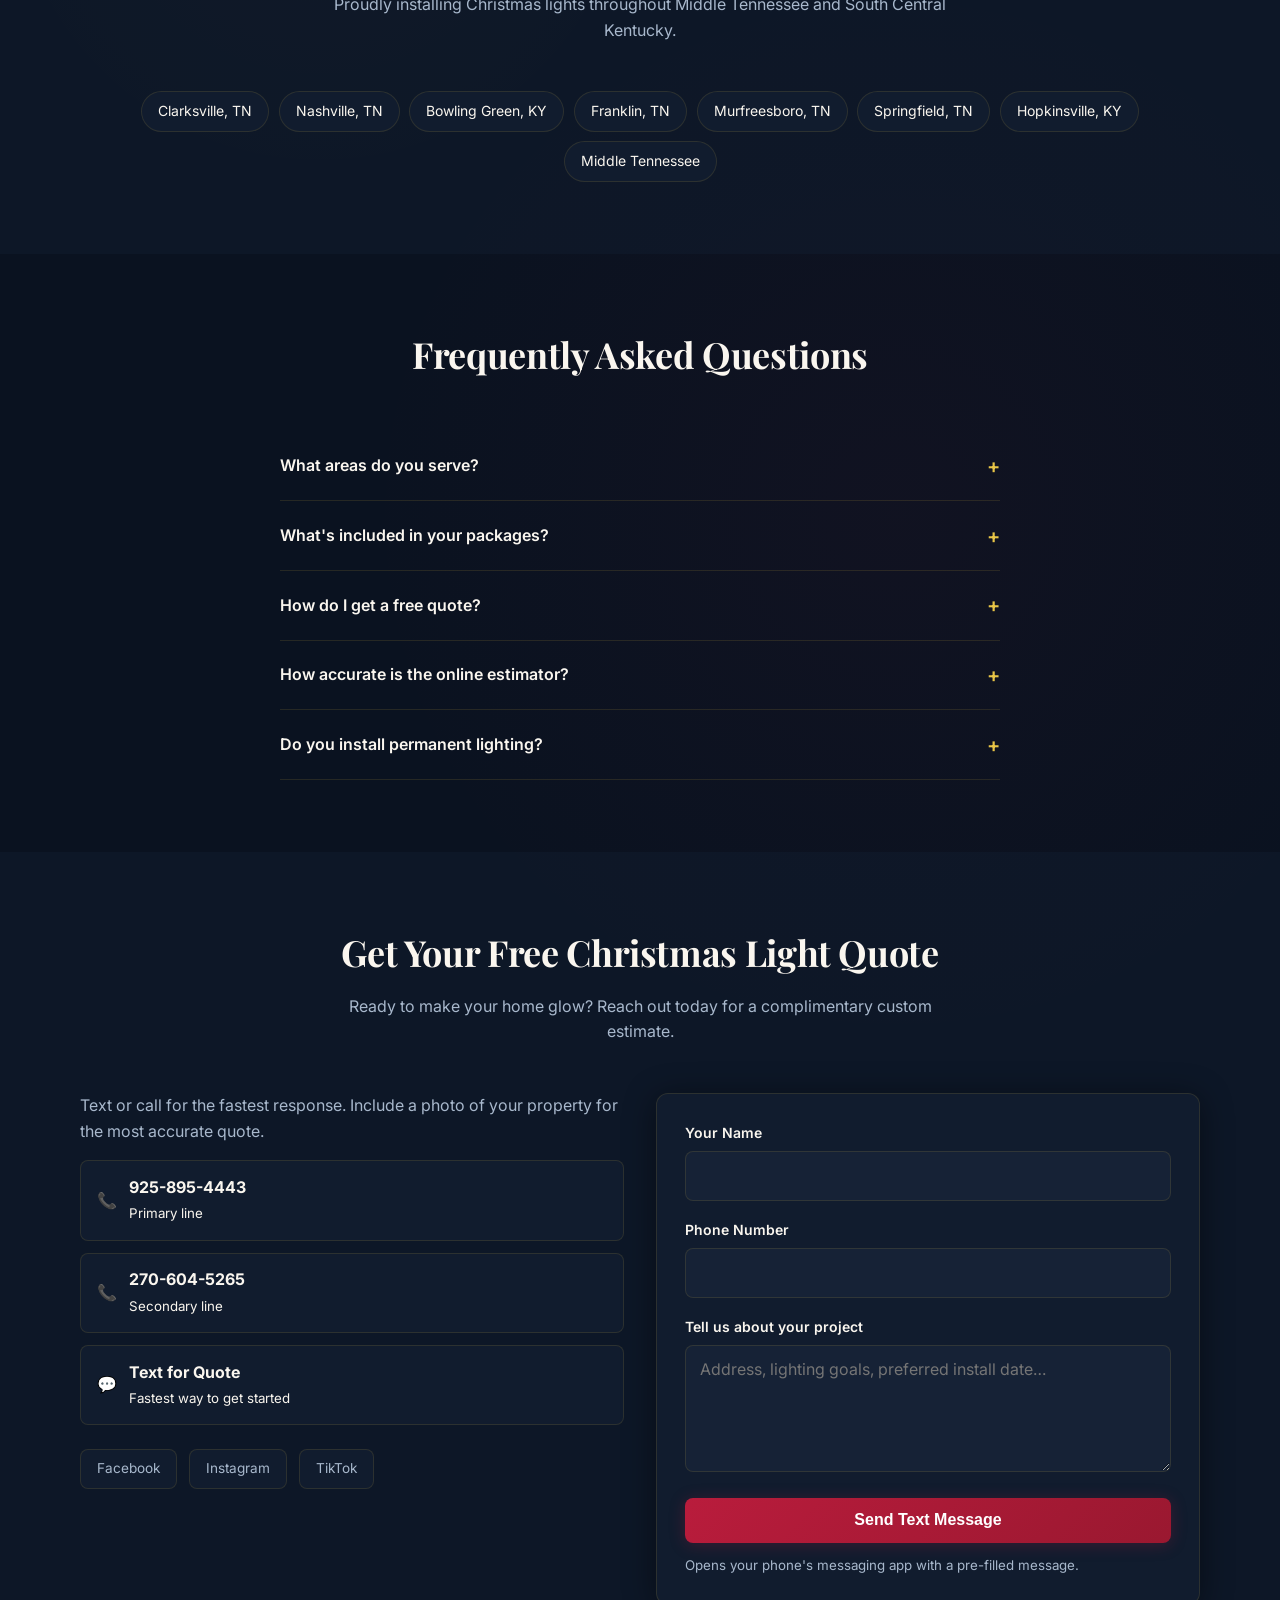
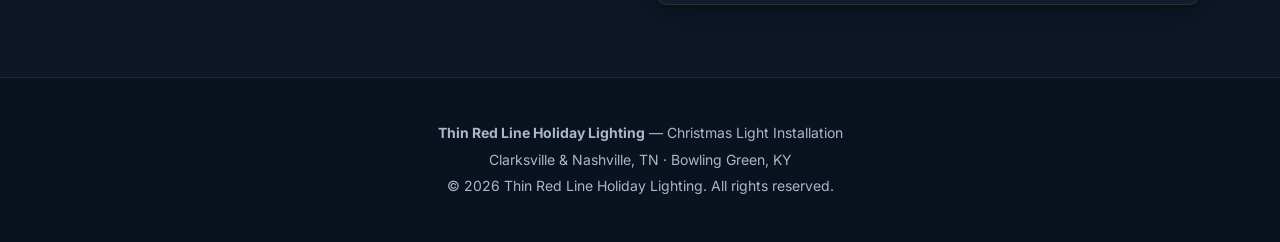
==== commit 17df3641: "Upgrade site with festive Christmas design, real photos, and Google Solar estimator. Shift visual id" ====
--- a/index.html
+++ b/index.html
@@ -4,7 +4,7 @@
   <meta charset="UTF-8">
   <meta name="viewport" content="width=device-width, initial-scale=1.0">
   <title>Christmas Light Installation Clarksville & Nashville TN | Thin Red Line Holiday Lighting</title>
-  <meta name="description" content="Firefighter & veteran-owned Christmas light installation in Clarksville, Nashville TN & Bowling Green KY. Free quotes, professional install, removal & storage. Get an instant estimate online.">
+  <meta name="description" content="Professional Christmas light installation in Clarksville, Nashville TN & Bowling Green KY. Warm, glowing holiday displays — design, install, removal & storage. Get an instant roofline estimate online.">
   <meta name="robots" content="index, follow">
   <link rel="canonical" href="https://thinredlineholidaylighting.com/">
 
@@ -12,30 +12,30 @@
   <meta property="og:type" content="website">
   <meta property="og:url" content="https://thinredlineholidaylighting.com/">
   <meta property="og:title" content="Christmas Light Installation | Thin Red Line Holiday Lighting">
-  <meta property="og:description" content="Professional holiday lighting for homes, businesses & HOAs in Clarksville, Nashville & Bowling Green. Free quotes & instant online estimates.">
+  <meta property="og:description" content="Make your home glow this Christmas. Professional holiday lighting in Clarksville, Nashville & Bowling Green — free quotes & instant online estimates.">
   <meta property="og:locale" content="en_US">
   <meta property="og:site_name" content="Thin Red Line Holiday Lighting">
-  <meta property="og:image" content="https://thinredlineholidaylighting.com/images/og-image.png">
+  <meta property="og:image" content="https://thinredlineholidaylighting.com/images/hero-installation.jpg">
   <meta property="og:image:width" content="1200">
-  <meta property="og:image:height" content="630">
-  <meta property="og:image:alt" content="Thin Red Line Holiday Lighting — Christmas light installation in Clarksville, Nashville, and Bowling Green">
+  <meta property="og:image:height" content="686">
+  <meta property="og:image:alt" content="Thin Red Line Holiday Lighting — professionally installed Christmas lights on a home">
 
   <!-- Twitter -->
   <meta name="twitter:card" content="summary_large_image">
   <meta name="twitter:title" content="Christmas Light Installation | Thin Red Line Holiday Lighting">
-  <meta name="twitter:description" content="Firefighter & veteran-owned holiday lighting in Middle TN & Bowling Green KY. Free quotes & instant estimates.">
-  <meta name="twitter:image" content="https://thinredlineholidaylighting.com/images/og-image.png">
-  <meta name="twitter:image:alt" content="Thin Red Line Holiday Lighting — Christmas light installation">
-
-  <link rel="icon" href="/images/favicon.png" type="image/png">
-  <link rel="apple-touch-icon" href="/images/favicon.png">
+  <meta name="twitter:description" content="Professional Christmas light installation in Middle TN & Bowling Green KY. Free quotes & instant estimates.">
+  <meta name="twitter:image" content="https://thinredlineholidaylighting.com/images/hero-installation.jpg">
+  <meta name="twitter:image:alt" content="Professionally installed Christmas lights on a home">
+
+  <link rel="icon" href="/images/logo.png" type="image/png">
+  <link rel="apple-touch-icon" href="/images/logo.png">
 
   <!-- Performance -->
   <link rel="preconnect" href="https://fonts.googleapis.com">
   <link rel="preconnect" href="https://fonts.gstatic.com" crossorigin>
-  <link href="https://fonts.googleapis.com/css2?family=Inter:wght@400;500;600;700&display=swap" rel="stylesheet">
-
-  <link rel="stylesheet" href="/css/styles.css?v=1">
+  <link href="https://fonts.googleapis.com/css2?family=Inter:wght@400;500;600;700&family=Playfair+Display:wght@600;700&display=swap" rel="stylesheet">
+
+  <link rel="stylesheet" href="/css/styles.css?v=2">
 
   <script type="application/ld+json">
   {
@@ -46,7 +46,7 @@
         "@id": "https://thinredlineholidaylighting.com/#business",
         "name": "Thin Red Line Holiday Lighting",
         "url": "https://thinredlineholidaylighting.com/",
-        "image": "https://thinredlineholidaylighting.com/images/og-image.png",
+        "image": "https://thinredlineholidaylighting.com/images/hero-installation.jpg",
         "telephone": ["+1-925-895-4443", "+1-270-604-5265"],
         "email": "info@thinredlineholidaylighting.com",
         "foundingDate": "2018",
@@ -104,7 +104,7 @@
             "name": "How accurate is the online roofline estimator?",
             "acceptedAnswer": {
               "@type": "Answer",
-              "text": "The estimator uses OpenStreetMap building footprints when available, or manual square footage inputs. It provides a ballpark range only — your free personalized quote reflects your actual roofline, design, and property conditions."
+              "text": "The estimator uses Google Solar measured roof data when available, OpenStreetMap building footprints as a fallback, or manual square footage inputs. It provides a ballpark range only — your free personalized quote reflects your actual roofline, design, and property conditions."
             }
           }
         ]
@@ -117,13 +117,13 @@
   <header class="site-header">
     <div class="container header-inner">
       <a href="/" class="logo" aria-label="Thin Red Line Holiday Lighting home">
-        <span class="logo-mark" aria-hidden="true">🎄</span>
+        <img src="/images/logo.png" alt="" width="40" height="40">
         <span>Thin Red Line</span>
       </a>
       <nav class="nav-desktop" aria-label="Primary">
         <a href="#services">Services</a>
+        <a href="#gallery">Our Work</a>
         <a href="#estimator">Instant Estimate</a>
-        <a href="#process">Process</a>
         <a href="#faq">FAQ</a>
         <a href="#contact">Contact</a>
       </nav>
@@ -135,8 +135,8 @@
     </div>
     <nav id="mobile-nav" class="nav-mobile container" aria-label="Mobile">
       <a href="#services">Services</a>
+      <a href="#gallery">Our Work</a>
       <a href="#estimator">Instant Estimate</a>
-      <a href="#process">Process</a>
       <a href="#faq">FAQ</a>
       <a href="#contact">Contact</a>
       <a href="tel:+19258954443">Call 925-895-4443</a>
@@ -147,11 +147,12 @@
     <section class="hero" id="top">
       <div class="container hero-grid">
         <div>
-          <span class="hero-badge">🚒 Firefighter & Veteran Owned Since 2018</span>
-          <h1>Professional Christmas Light Installation in Clarksville, Nashville & Bowling Green</h1>
+          <span class="hero-badge">✨ Professional Christmas Light Installation</span>
+          <h1>Make Your Home <em>Glow</em> This Christmas Season</h1>
           <p class="hero-lead">
-            Transform your home, business, or HOA with commercial-grade holiday lighting.
-            Design, installation, removal, and storage — all handled by our experienced team.
+            Custom roofline, tree, and landscape lighting that transforms your property into a
+            warm winter wonderland. Design, installation, removal, and storage — we handle everything
+            so you can enjoy the holidays.
           </p>
           <div class="hero-actions">
             <a href="#estimator" class="btn btn-primary btn-lg">Get Instant Estimate</a>
@@ -162,52 +163,93 @@
             <span>✓ All materials included</span>
             <span>✓ Post-season removal & storage</span>
           </div>
-        </div>
-        <aside class="hero-card">
-          <h2>Complimentary Quote</h2>
-          <p>Text or call for a custom design estimate tailored to your property.</p>
-          <a href="sms:+19258954443" class="btn btn-primary" style="width:100%;margin-bottom:0.5rem;">Text 925-895-4443</a>
-          <a href="sms:+12706045265" class="btn btn-outline" style="width:100%;">Text 270-604-5265</a>
-        </aside>
+          <p class="hero-badge-secondary">🚒 Firefighter & veteran owned · Serving Clarksville, Nashville & Bowling Green since 2018</p>
+        </div>
+        <div>
+          <figure class="hero-visual">
+            <img src="/images/hero-installation.jpg" alt="Professionally installed Christmas lights illuminating a home at night" width="1200" height="686" fetchpriority="high">
+            <figcaption class="hero-visual-caption">
+              <p>Real installations by Thin Red Line Holiday Lighting</p>
+            </figcaption>
+          </figure>
+          <aside class="hero-card">
+            <h2>Ready to Light Up Your Holidays?</h2>
+            <p>Text or call for a complimentary custom design estimate — include a photo of your home for the most accurate quote.</p>
+            <a href="sms:+19258954443" class="btn btn-primary" style="width:100%;margin-bottom:0.5rem;">Text 925-895-4443</a>
+            <a href="sms:+12706045265" class="btn btn-outline" style="width:100%;">Text 270-604-5265</a>
+          </aside>
+        </div>
+      </div>
+    </section>
+
+    <section id="gallery">
+      <div class="container">
+        <header class="section-header">
+          <h2>Our Christmas Light Installations</h2>
+          <p>See the warm, professional displays we create for homes across Middle Tennessee and Bowling Green.</p>
+        </header>
+        <div class="gallery-grid">
+          <figure class="gallery-item gallery-item-featured">
+            <img src="/images/hero-installation.jpg" alt="Christmas lights on a residential home roofline and landscaping" loading="lazy" width="1200" height="686">
+            <figcaption>Residential roofline & landscape lighting</figcaption>
+          </figure>
+          <figure class="gallery-item">
+            <img src="/images/gallery-residential.jpg" alt="Holiday light display on a Clarksville area home" loading="lazy" width="600" height="400">
+            <figcaption>Custom holiday display</figcaption>
+          </figure>
+          <figure class="gallery-item">
+            <img src="/images/about-team.jpg" alt="Thin Red Line Holiday Lighting team member with Christmas light installation" loading="lazy" width="800" height="1067">
+            <figcaption>Our installation team at work</figcaption>
+          </figure>
+        </div>
+        <p class="gallery-attribution">
+          Photos from <a href="https://thinredlineholidaylighting.com/" rel="noopener noreferrer" target="_blank">thinredlineholidaylighting.com</a>.
+          Follow us on
+          <a href="https://www.instagram.com/thinredlineholidaylighting/" rel="noopener noreferrer" target="_blank">Instagram</a>,
+          <a href="https://www.facebook.com/2280588978933497" rel="noopener noreferrer" target="_blank">Facebook</a>, and
+          <a href="https://www.tiktok.com/@thinredlineholidaylights" rel="noopener noreferrer" target="_blank">TikTok</a> for more.
+        </p>
       </div>
     </section>
 
     <section id="services">
       <div class="container">
         <header class="section-header">
-          <h2>Holiday Lighting Services</h2>
-          <p>Residential, commercial, and HOA Christmas light installation across Middle Tennessee and Bowling Green, Kentucky.</p>
+          <h2>Christmas Lighting Services</h2>
+          <p>From cozy residential rooflines to grand commercial displays — we bring the magic of the season to every property.</p>
         </header>
         <div class="cards-grid cols-3">
-          <article class="card">
-            <div class="card-icon" aria-hidden="true">🏠</div>
-            <h3>Residential Christmas Lights</h3>
-            <p>Custom roofline, tree, and landscape lighting designed to showcase your home all season long.</p>
+          <article class="card card-with-image">
+            <img src="/images/gallery-residential.jpg" alt="" loading="lazy">
+            <div class="card-body">
+              <h3>Residential Christmas Lights</h3>
+              <p>Custom roofline, tree, and landscape lighting designed to make your home the brightest on the block.</p>
+            </div>
           </article>
           <article class="card">
             <div class="card-icon" aria-hidden="true">🏢</div>
             <h3>Commercial & Business</h3>
-            <p>Professional displays for storefronts, offices, and venues that attract customers during the holidays.</p>
+            <p>Eye-catching storefront and venue displays that draw customers and spread holiday cheer.</p>
           </article>
           <article class="card">
             <div class="card-icon" aria-hidden="true">🏘️</div>
             <h3>HOA & Community</h3>
-            <p>Coordinated neighborhood lighting programs with consistent quality across every property.</p>
+            <p>Coordinated neighborhood lighting programs with consistent quality on every property.</p>
           </article>
           <article class="card">
             <div class="card-icon" aria-hidden="true">💡</div>
             <h3>Permanent Outdoor Lighting</h3>
-            <p>Year-round architectural lighting solutions beyond the Christmas season.</p>
+            <p>Year-round architectural lighting for holidays and every season beyond Christmas.</p>
           </article>
           <article class="card">
-            <div class="card-icon" aria-hidden="true">🔧</div>
-            <h3>Full-Service Packages</h3>
-            <p>Commercial-grade materials, professional installation, maintenance, removal, and off-season storage included.</p>
+            <div class="card-icon" aria-hidden="true">🎁</div>
+            <h3>All-Inclusive Packages</h3>
+            <p>Commercial-grade lights, professional install, maintenance, takedown, and off-season storage included.</p>
           </article>
           <article class="card">
-            <div class="card-icon" aria-hidden="true">📸</div>
+            <div class="card-icon" aria-hidden="true">✨</div>
             <h3>Custom Design</h3>
-            <p>Share a photo of your home and vision — we create multiple pricing options tailored to your goals.</p>
+            <p>Share a photo of your home and vision — we'll create multiple pricing options tailored to your goals.</p>
           </article>
         </div>
       </div>
@@ -216,8 +258,8 @@
     <section id="estimator">
       <div class="container">
         <header class="section-header">
-          <h2>Instant Roofline & Light Estimate</h2>
-          <p>Enter your address to look up building footprint data, or use manual inputs for a ballpark price range.</p>
+          <h2>Instant Christmas Light Estimate</h2>
+          <p>Enter your address for a ballpark roofline price. We use Google Solar measured roof data when available, with OpenStreetMap and manual fallbacks.</p>
         </header>
         <div class="estimator-layout">
           <div class="estimator-panel">
@@ -231,7 +273,7 @@
                 <div class="form-group">
                   <label for="address">Property Address</label>
                   <input type="text" id="address" name="address" placeholder="123 Main St, Clarksville, TN" required autocomplete="street-address">
-                  <small>Uses OpenStreetMap Nominatim geocoding — US addresses only.</small>
+                  <small>Geocodes via OpenStreetMap — US addresses. Roof data from Google Solar (when configured) or OSM footprint.</small>
                 </div>
                 <div class="form-row two-col">
                   <div class="form-group">
@@ -261,7 +303,7 @@
                   </select>
                 </div>
                 <div class="form-group">
-                  <label for="fallbackSqFt">Fallback Square Footage (if no building outline found)</label>
+                  <label for="fallbackSqFt">Fallback Square Footage (if no roof data found)</label>
                   <input type="number" id="fallbackSqFt" name="fallbackSqFt" value="2200" min="400" step="100">
                 </div>
                 <button type="submit" class="btn btn-primary btn-lg" style="width:100%;">Calculate Estimate</button>
@@ -310,7 +352,7 @@
 
           <div>
             <div id="estimate-result" class="estimate-result empty" aria-live="polite">
-              Enter an address or use manual entry to see your ballpark estimate.
+              Enter an address or use manual entry to see your ballpark Christmas light estimate.
             </div>
           </div>
         </div>
@@ -321,16 +363,16 @@
       <div class="container">
         <header class="section-header">
           <h2>How It Works</h2>
-          <p>Our all-inclusive process makes holiday lighting effortless from first contact to post-season takedown.</p>
+          <p>From your first text to takedown after New Year's — we make holiday lighting effortless.</p>
         </header>
         <div class="steps">
           <article class="step">
             <h3>Share Your Vision</h3>
-            <p>Send a photo of your home and describe how you want it lit for the holidays.</p>
+            <p>Send a photo of your home and describe how you'd like it lit for Christmas.</p>
           </article>
           <article class="step">
             <h3>Custom Estimate</h3>
-            <p>Receive a complimentary quote with multiple pricing options tailored to your goals.</p>
+            <p>Receive a complimentary quote with multiple pricing options for your display.</p>
           </article>
           <article class="step">
             <h3>Confirm Package</h3>
@@ -338,11 +380,11 @@
           </article>
           <article class="step">
             <h3>Expert Installation</h3>
-            <p>Our team installs commercial-grade lighting with precision. All materials included.</p>
+            <p>Our team installs commercial-grade lights with precision. All materials included.</p>
           </article>
           <article class="step">
             <h3>Enjoy the Season</h3>
-            <p>Relax knowing we return after January 1 for complimentary removal and storage.</p>
+            <p>We return after January 1 for complimentary removal and storage until next Christmas.</p>
           </article>
         </div>
       </div>
@@ -351,32 +393,32 @@
     <section id="reviews">
       <div class="container">
         <header class="section-header">
-          <h2>Trusted Local Holiday Lighting</h2>
-          <p>Firefighter and veteran-owned since 2018, serving Middle Tennessee and Bowling Green with pride.</p>
+          <h2>Trusted Local Christmas Lighting</h2>
+          <p>Firefighter and veteran-owned since 2018 — bringing safety, quality, and holiday magic to Middle Tennessee.</p>
         </header>
 
         <div class="reviews-note">
           <p>
-            <strong>Public reviews:</strong> We searched Google, Yelp, Facebook, and other platforms but did not find
-            a substantial public review profile for Thin Red Line Holiday Lighting at this time.
-            Follow us on social media and leave a review on
-            <a href="https://www.facebook.com/2280588978933497" rel="noopener noreferrer" target="_blank">Facebook</a>
-            to share your experience.
+            Follow us on
+            <a href="https://www.facebook.com/2280588978933497" rel="noopener noreferrer" target="_blank">Facebook</a>,
+            <a href="https://www.instagram.com/thinredlineholidaylighting/" rel="noopener noreferrer" target="_blank">Instagram</a>, and
+            <a href="https://www.tiktok.com/@thinredlineholidaylights" rel="noopener noreferrer" target="_blank">TikTok</a>
+            to see our latest installations and share your experience.
           </p>
         </div>
 
         <div class="credentials-grid">
           <div class="credential">
             <strong>2018</strong>
-            <span>Serving the community since</span>
+            <span>Brightening holidays since</span>
+          </div>
+          <div class="credential">
+            <strong>🎄</strong>
+            <span>Full-service Christmas lighting</span>
           </div>
           <div class="credential">
             <strong>🚒</strong>
-            <span>Firefighter owned & operated</span>
-          </div>
-          <div class="credential">
-            <strong>🇺🇸</strong>
-            <span>Veteran owned business</span>
+            <span>Firefighter & veteran owned</span>
           </div>
         </div>
       </div>
@@ -388,8 +430,9 @@
           <h2>About Thin Red Line Holiday Lighting</h2>
           <p>
             We specialize in Christmas and permanent lighting for homes, businesses, and HOAs across
-            Clarksville, Nashville, and Bowling Green. As a firefighter and veteran-owned company,
-            we bring discipline, safety, and attention to detail to every installation.
+            Clarksville, Nashville, and Bowling Green. Every installation is designed to create that
+            warm, glowing feeling of the holidays — handled with the discipline and safety you'd expect
+            from a firefighter and veteran-owned team.
           </p>
         </header>
       </div>
@@ -399,7 +442,7 @@
       <div class="container">
         <header class="section-header">
           <h2>Service Areas</h2>
-          <p>Proudly installing holiday lights throughout Middle Tennessee and South Central Kentucky.</p>
+          <p>Proudly installing Christmas lights throughout Middle Tennessee and South Central Kentucky.</p>
         </header>
         <div class="area-tags">
           <span class="area-tag">Clarksville, TN</span>
@@ -434,7 +477,7 @@
           </details>
           <details class="faq-item">
             <summary>How accurate is the online estimator?</summary>
-            <p>The tool uses OpenStreetMap building footprints when available, or manual square footage. It produces a ballpark range only — trees, dormers, and design complexity can change the final quote. Contact us for a precise, free estimate.</p>
+            <p>The tool uses Google Solar measured roof data when available, OpenStreetMap building footprints as a fallback, or manual square footage. It produces a ballpark range only — trees, dormers, and design complexity can change the final quote. Contact us for a precise, free estimate.</p>
           </details>
           <details class="faq-item">
             <summary>Do you install permanent lighting?</summary>
@@ -447,8 +490,8 @@
     <section id="contact">
       <div class="container">
         <header class="section-header">
-          <h2>Get Your Free Quote</h2>
-          <p>Ready to brighten your holidays? Reach out today for a complimentary custom estimate.</p>
+          <h2>Get Your Free Christmas Light Quote</h2>
+          <p>Ready to make your home glow? Reach out today for a complimentary custom estimate.</p>
         </header>
         <div class="contact-grid">
           <div class="contact-info">
@@ -502,8 +545,8 @@
     </div>
   </footer>
 
-  <script src="/js/config.js?v=1"></script>
-  <script src="/js/estimator.js?v=1"></script>
-  <script src="/js/main.js?v=1"></script>
+  <script src="/js/config.js?v=2"></script>
+  <script src="/js/estimator.js?v=2"></script>
+  <script src="/js/main.js?v=2"></script>
 </body>
 </html>
--- a/css/styles.css
+++ b/css/styles.css
@@ -1,18 +1,29 @@
 :root {
-  --red: #c41e3a;
-  --red-dark: #9a1830;
-  --red-light: #e8334f;
-  --green: #1a472a;
-  --gold: #d4a843;
-  --bg: #0f1419;
-  --bg-card: #1a222d;
-  --bg-elevated: #232d3b;
-  --text: #f0f4f8;
-  --text-muted: #94a3b8;
-  --border: #2d3a4d;
+  /* Christmas / winter evening palette */
+  --midnight: #0a1220;
+  --navy: #0f1a2e;
+  --evergreen: #1b4332;
+  --evergreen-light: #2d6a4f;
+  --red: #b91c3c;
+  --red-dark: #991b1b;
+  --red-light: #e63950;
+  --gold: #e8c547;
+  --gold-soft: #f5e6b8;
+  --warm-white: #faf6ef;
+  --snow: rgba(255, 255, 255, 0.06);
+
+  --bg: var(--midnight);
+  --bg-card: #111c2e;
+  --bg-elevated: #162236;
+  --text: var(--warm-white);
+  --text-muted: #a8b8cc;
+  --border: rgba(232, 197, 71, 0.12);
+  --glow-gold: rgba(232, 197, 71, 0.35);
+  --glow-red: rgba(185, 28, 60, 0.25);
   --radius: 12px;
-  --shadow: 0 4px 24px rgba(0, 0, 0, 0.35);
+  --shadow: 0 4px 32px rgba(0, 0, 0, 0.45);
   --font: 'Inter', system-ui, -apple-system, sans-serif;
+  --font-display: 'Playfair Display', Georgia, 'Times New Roman', serif;
   --max-width: 1120px;
 }
 
@@ -29,7 +40,13 @@
 body {
   margin: 0;
   font-family: var(--font);
-  background: var(--bg);
+  background:
+    radial-gradient(ellipse 120% 80% at 50% -20%, rgba(27, 67, 50, 0.25), transparent 50%),
+    radial-gradient(circle at 15% 25%, rgba(232, 197, 71, 0.04) 0%, transparent 8%),
+    radial-gradient(circle at 85% 15%, rgba(232, 197, 71, 0.05) 0%, transparent 6%),
+    radial-gradient(circle at 70% 80%, rgba(185, 28, 60, 0.04) 0%, transparent 10%),
+    radial-gradient(circle at 25% 70%, rgba(232, 197, 71, 0.03) 0%, transparent 7%),
+    var(--bg);
   color: var(--text);
   line-height: 1.6;
   -webkit-font-smoothing: antialiased;
@@ -42,11 +59,12 @@
 }
 
 a {
-  color: var(--red-light);
+  color: var(--gold);
   text-decoration: none;
 }
 
 a:hover {
+  color: var(--gold-soft);
   text-decoration: underline;
 }
 
@@ -60,8 +78,8 @@
   position: sticky;
   top: 0;
   z-index: 100;
-  background: rgba(15, 20, 25, 0.92);
-  backdrop-filter: blur(12px);
+  background: rgba(10, 18, 32, 0.92);
+  backdrop-filter: blur(14px);
   border-bottom: 1px solid var(--border);
 }
 
@@ -83,10 +101,18 @@
   text-decoration: none;
 }
 
+.logo img {
+  width: 40px;
+  height: 40px;
+  border-radius: 8px;
+  object-fit: cover;
+  box-shadow: 0 0 12px var(--glow-gold);
+}
+
 .logo-mark {
   width: 36px;
   height: 36px;
-  background: var(--red);
+  background: linear-gradient(135deg, var(--red), var(--evergreen));
   border-radius: 8px;
   display: grid;
   place-items: center;
@@ -107,7 +133,7 @@
 }
 
 .nav-desktop a:hover {
-  color: var(--text);
+  color: var(--gold-soft);
 }
 
 .header-cta {
@@ -128,7 +154,7 @@
   border: none;
   cursor: pointer;
   text-decoration: none;
-  transition: background 0.2s, transform 0.15s;
+  transition: background 0.2s, box-shadow 0.2s, transform 0.15s;
 }
 
 .btn:active {
@@ -136,12 +162,14 @@
 }
 
 .btn-primary {
-  background: var(--red);
+  background: linear-gradient(135deg, var(--red) 0%, #9a1830 100%);
   color: #fff;
+  box-shadow: 0 2px 16px var(--glow-red);
 }
 
 .btn-primary:hover {
-  background: var(--red-dark);
+  background: linear-gradient(135deg, var(--red-light) 0%, var(--red) 100%);
+  box-shadow: 0 4px 24px var(--glow-red);
   text-decoration: none;
 }
 
@@ -152,7 +180,8 @@
 }
 
 .btn-outline:hover {
-  border-color: var(--red);
+  border-color: var(--gold);
+  color: var(--gold-soft);
   text-decoration: none;
 }
 
@@ -200,21 +229,31 @@
 
 /* Hero */
 .hero {
-  padding: 4rem 0 5rem;
+  position: relative;
+  padding: 3.5rem 0 5rem;
+  overflow: hidden;
+}
+
+.hero::before {
+  content: '';
+  position: absolute;
+  inset: 0;
   background:
-    radial-gradient(ellipse 80% 60% at 50% -10%, rgba(196, 30, 58, 0.18), transparent),
-    var(--bg);
+    radial-gradient(ellipse 70% 50% at 80% 20%, rgba(232, 197, 71, 0.08), transparent),
+    radial-gradient(ellipse 60% 40% at 10% 60%, rgba(27, 67, 50, 0.15), transparent);
+  pointer-events: none;
 }
 
 .hero-grid {
   display: grid;
   gap: 2.5rem;
   align-items: center;
+  position: relative;
 }
 
 @media (min-width: 900px) {
   .hero-grid {
-    grid-template-columns: 1.1fr 0.9fr;
+    grid-template-columns: 1.05fr 0.95fr;
   }
 }
 
@@ -222,9 +261,9 @@
   display: inline-flex;
   align-items: center;
   gap: 0.4rem;
-  background: rgba(196, 30, 58, 0.15);
-  border: 1px solid rgba(196, 30, 58, 0.35);
-  color: var(--red-light);
+  background: rgba(232, 197, 71, 0.1);
+  border: 1px solid rgba(232, 197, 71, 0.3);
+  color: var(--gold);
   padding: 0.35rem 0.85rem;
   border-radius: 999px;
   font-size: 0.8rem;
@@ -232,11 +271,26 @@
   margin-bottom: 1rem;
 }
 
+.hero-badge-secondary {
+  display: inline-flex;
+  align-items: center;
+  gap: 0.35rem;
+  color: var(--text-muted);
+  font-size: 0.8rem;
+  margin-top: 0.75rem;
+}
+
 .hero h1 {
-  font-size: clamp(2rem, 5vw, 3rem);
-  line-height: 1.15;
+  font-family: var(--font-display);
+  font-size: clamp(2rem, 5vw, 2.85rem);
+  line-height: 1.12;
   margin: 0 0 1rem;
-  letter-spacing: -0.02em;
+  letter-spacing: -0.01em;
+}
+
+.hero h1 em {
+  font-style: normal;
+  color: var(--gold);
 }
 
 .hero-lead {
@@ -250,7 +304,7 @@
   display: flex;
   flex-wrap: wrap;
   gap: 0.75rem;
-  margin-bottom: 2rem;
+  margin-bottom: 1.5rem;
 }
 
 .hero-trust {
@@ -267,32 +321,143 @@
   gap: 0.35rem;
 }
 
+.hero-visual {
+  position: relative;
+  border-radius: var(--radius);
+  overflow: hidden;
+  box-shadow: var(--shadow), 0 0 60px rgba(232, 197, 71, 0.08);
+  border: 1px solid var(--border);
+}
+
+.hero-visual img {
+  width: 100%;
+  aspect-ratio: 4 / 3;
+  object-fit: cover;
+}
+
+.hero-visual::after {
+  content: '';
+  position: absolute;
+  inset: 0;
+  background: linear-gradient(
+    to top,
+    rgba(10, 18, 32, 0.85) 0%,
+    rgba(10, 18, 32, 0.2) 40%,
+    transparent 70%
+  );
+  pointer-events: none;
+}
+
+.hero-visual-caption {
+  position: absolute;
+  bottom: 0;
+  left: 0;
+  right: 0;
+  padding: 1.25rem 1.5rem;
+  z-index: 1;
+}
+
+.hero-visual-caption p {
+  margin: 0;
+  font-size: 0.85rem;
+  color: var(--gold-soft);
+}
+
 .hero-card {
   background: var(--bg-card);
   border: 1px solid var(--border);
   border-radius: var(--radius);
   padding: 1.75rem;
   box-shadow: var(--shadow);
+  margin-top: 1rem;
+}
+
+@media (min-width: 900px) {
+  .hero-card {
+    margin-top: 0;
+  }
 }
 
 .hero-card h2 {
   margin: 0 0 0.5rem;
   font-size: 1.15rem;
+  color: var(--gold-soft);
 }
 
 .hero-card p {
   color: var(--text-muted);
   margin: 0 0 1.25rem;
   font-size: 0.95rem;
+}
+
+/* Gallery */
+.gallery-grid {
+  display: grid;
+  gap: 1rem;
+}
+
+@media (min-width: 640px) {
+  .gallery-grid {
+    grid-template-columns: repeat(2, 1fr);
+  }
+}
+
+@media (min-width: 960px) {
+  .gallery-grid {
+    grid-template-columns: 2fr 1fr 1fr;
+  }
+
+  .gallery-item-featured {
+    grid-row: span 2;
+  }
+}
+
+.gallery-item {
+  position: relative;
+  border-radius: var(--radius);
+  overflow: hidden;
+  border: 1px solid var(--border);
+  background: var(--bg-card);
+}
+
+.gallery-item img {
+  width: 100%;
+  height: 100%;
+  min-height: 200px;
+  object-fit: cover;
+  transition: transform 0.4s ease;
+}
+
+.gallery-item:hover img {
+  transform: scale(1.03);
+}
+
+.gallery-item figcaption {
+  position: absolute;
+  bottom: 0;
+  left: 0;
+  right: 0;
+  padding: 0.85rem 1rem;
+  background: linear-gradient(transparent, rgba(10, 18, 32, 0.9));
+  font-size: 0.8rem;
+  color: var(--gold-soft);
+}
+
+.gallery-attribution {
+  text-align: center;
+  margin-top: 1.25rem;
+  font-size: 0.8rem;
+  color: var(--text-muted);
 }
 
 /* Sections */
 section {
   padding: 4.5rem 0;
+  position: relative;
 }
 
 section:nth-child(even) {
-  background: rgba(26, 34, 45, 0.5);
+  background: rgba(17, 28, 46, 0.55);
 }
 
 .section-header {
@@ -302,9 +467,10 @@
 }
 
 .section-header h2 {
+  font-family: var(--font-display);
   font-size: clamp(1.75rem, 4vw, 2.25rem);
   margin: 0 0 0.75rem;
-  letter-spacing: -0.02em;
+  letter-spacing: -0.01em;
 }
 
 .section-header p {
@@ -328,10 +494,6 @@
   .cards-grid.cols-3 {
     grid-template-columns: repeat(3, 1fr);
   }
-
-  .cards-grid.cols-4 {
-    grid-template-columns: repeat(4, 1fr);
-  }
 }
 
 .card {
@@ -339,6 +501,27 @@
   border: 1px solid var(--border);
   border-radius: var(--radius);
   padding: 1.5rem;
+  transition: border-color 0.2s, box-shadow 0.2s;
+}
+
+.card:hover {
+  border-color: rgba(232, 197, 71, 0.25);
+  box-shadow: 0 0 24px rgba(232, 197, 71, 0.06);
+}
+
+.card-with-image {
+  padding: 0;
+  overflow: hidden;
+}
+
+.card-with-image img {
+  width: 100%;
+  height: 140px;
+  object-fit: cover;
+}
+
+.card-with-image .card-body {
+  padding: 1.25rem 1.5rem 1.5rem;
 }
 
 .card-icon {
@@ -386,7 +569,8 @@
   justify-content: center;
   width: 28px;
   height: 28px;
-  background: var(--red);
+  background: linear-gradient(135deg, var(--gold), #c9a030);
+  color: var(--midnight);
   border-radius: 50%;
   font-size: 0.8rem;
   font-weight: 700;
@@ -405,6 +589,12 @@
 }
 
 /* Estimator */
+#estimator {
+  background:
+    radial-gradient(ellipse 80% 60% at 50% 100%, rgba(27, 67, 50, 0.12), transparent),
+    rgba(17, 28, 46, 0.55);
+}
+
 .estimator-layout {
   display: grid;
   gap: 2rem;
@@ -422,6 +612,7 @@
   border: 1px solid var(--border);
   border-radius: var(--radius);
   padding: 1.75rem;
+  box-shadow: var(--shadow);
 }
 
 .form-group {
@@ -457,7 +648,7 @@
 input:focus,
 select:focus,
 textarea:focus {
-  outline: 2px solid var(--red);
+  outline: 2px solid var(--gold);
   outline-offset: 1px;
 }
 
@@ -491,17 +682,18 @@
 }
 
 .tab.active {
-  background: rgba(196, 30, 58, 0.15);
-  border-color: var(--red);
-  color: var(--red-light);
+  background: rgba(232, 197, 71, 0.1);
+  border-color: var(--gold);
+  color: var(--gold);
 }
 
 .estimate-result {
   background: var(--bg-elevated);
-  border: 1px solid var(--border);
+  border: 1px solid rgba(232, 197, 71, 0.2);
   border-radius: var(--radius);
   padding: 1.5rem;
   min-height: 200px;
+  box-shadow: inset 0 0 40px rgba(232, 197, 71, 0.03);
 }
 
 .estimate-result.empty {
@@ -518,6 +710,7 @@
   font-weight: 700;
   color: var(--gold);
   margin: 0.25rem 0 0.5rem;
+  text-shadow: 0 0 30px var(--glow-gold);
 }
 
 .estimate-detail {
@@ -529,8 +722,8 @@
 .disclaimer {
   margin-top: 1rem;
   padding: 0.85rem;
-  background: rgba(212, 168, 67, 0.08);
-  border: 1px solid rgba(212, 168, 67, 0.25);
+  background: rgba(232, 197, 71, 0.06);
+  border: 1px solid rgba(232, 197, 71, 0.2);
   border-radius: 8px;
   font-size: 0.8rem;
   color: var(--text-muted);
@@ -550,10 +743,10 @@
 }
 
 .status-msg.success {
-  color: #6ee7a0;
-}
-
-/* Reviews */
+  color: #7dd3a8;
+}
+
+/* Reviews / credentials */
 .reviews-note {
   background: var(--bg-card);
   border: 1px solid var(--border);
@@ -590,7 +783,7 @@
 .credential strong {
   display: block;
   font-size: 1.5rem;
-  color: var(--red-light);
+  color: var(--gold);
   margin-bottom: 0.25rem;
 }
 
@@ -621,7 +814,7 @@
 .faq-item summary::after {
   content: '+';
   font-size: 1.25rem;
-  color: var(--red);
+  color: var(--gold);
 }
 
 .faq-item[open] summary::after {
@@ -648,6 +841,10 @@
   padding: 0.5rem 1rem;
   border-radius: 999px;
   font-size: 0.875rem;
+}
+
+.area-tag:hover {
+  border-color: rgba(232, 197, 71, 0.3);
 }
 
 /* Contact */
@@ -686,7 +883,7 @@
 }
 
 .contact-method:hover {
-  border-color: var(--red);
+  border-color: var(--gold);
   text-decoration: none;
 }
 
@@ -694,6 +891,7 @@
   display: flex;
   gap: 0.75rem;
   margin-top: 1.5rem;
+  flex-wrap: wrap;
 }
 
 .social-links a {
@@ -707,8 +905,8 @@
 }
 
 .social-links a:hover {
-  border-color: var(--red);
-  color: var(--text);
+  border-color: var(--gold);
+  color: var(--gold-soft);
 }
 
 /* Footer */
@@ -718,6 +916,7 @@
   text-align: center;
   color: var(--text-muted);
   font-size: 0.875rem;
+  background: rgba(10, 18, 32, 0.8);
 }
 
 .site-footer p {
@@ -734,9 +933,10 @@
 }
 
 .page-404 h1 {
+  font-family: var(--font-display);
   font-size: 4rem;
   margin: 0;
-  color: var(--red);
+  color: var(--gold);
 }
 
 .visually-hidden {
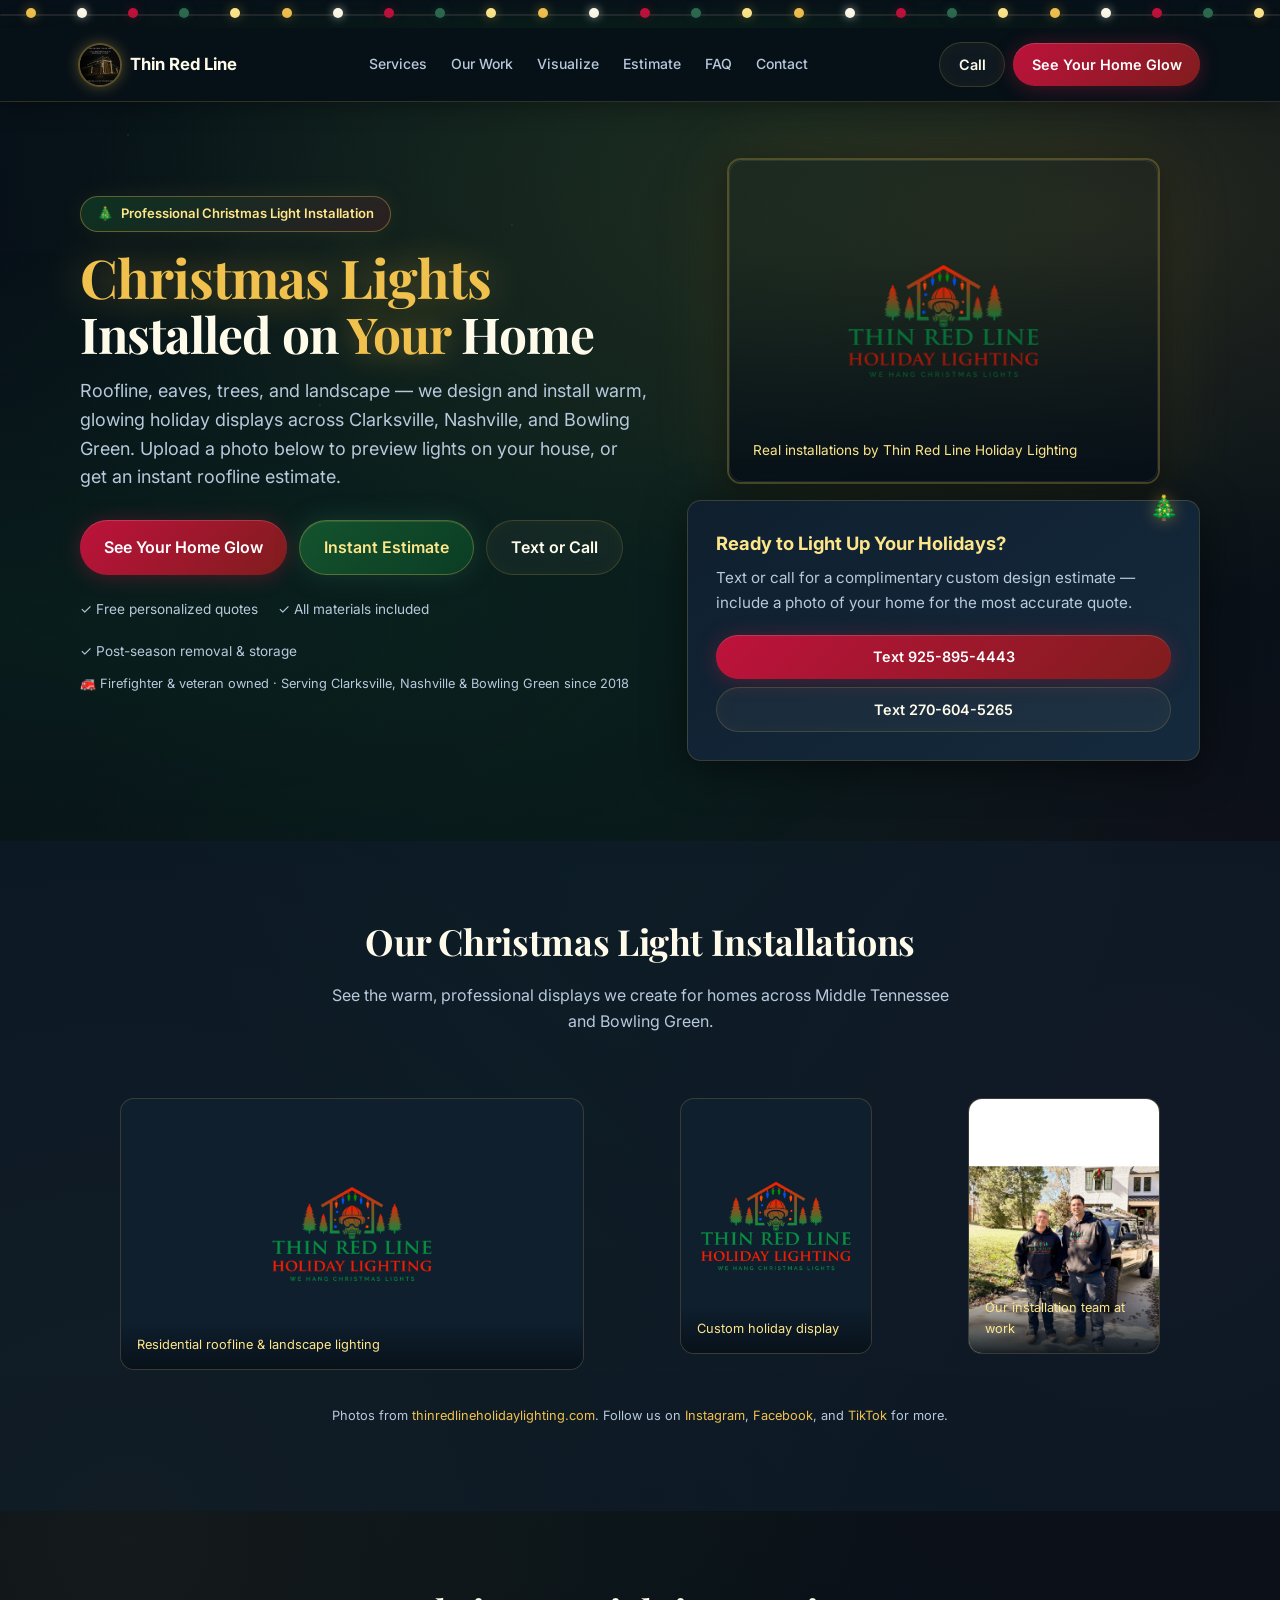
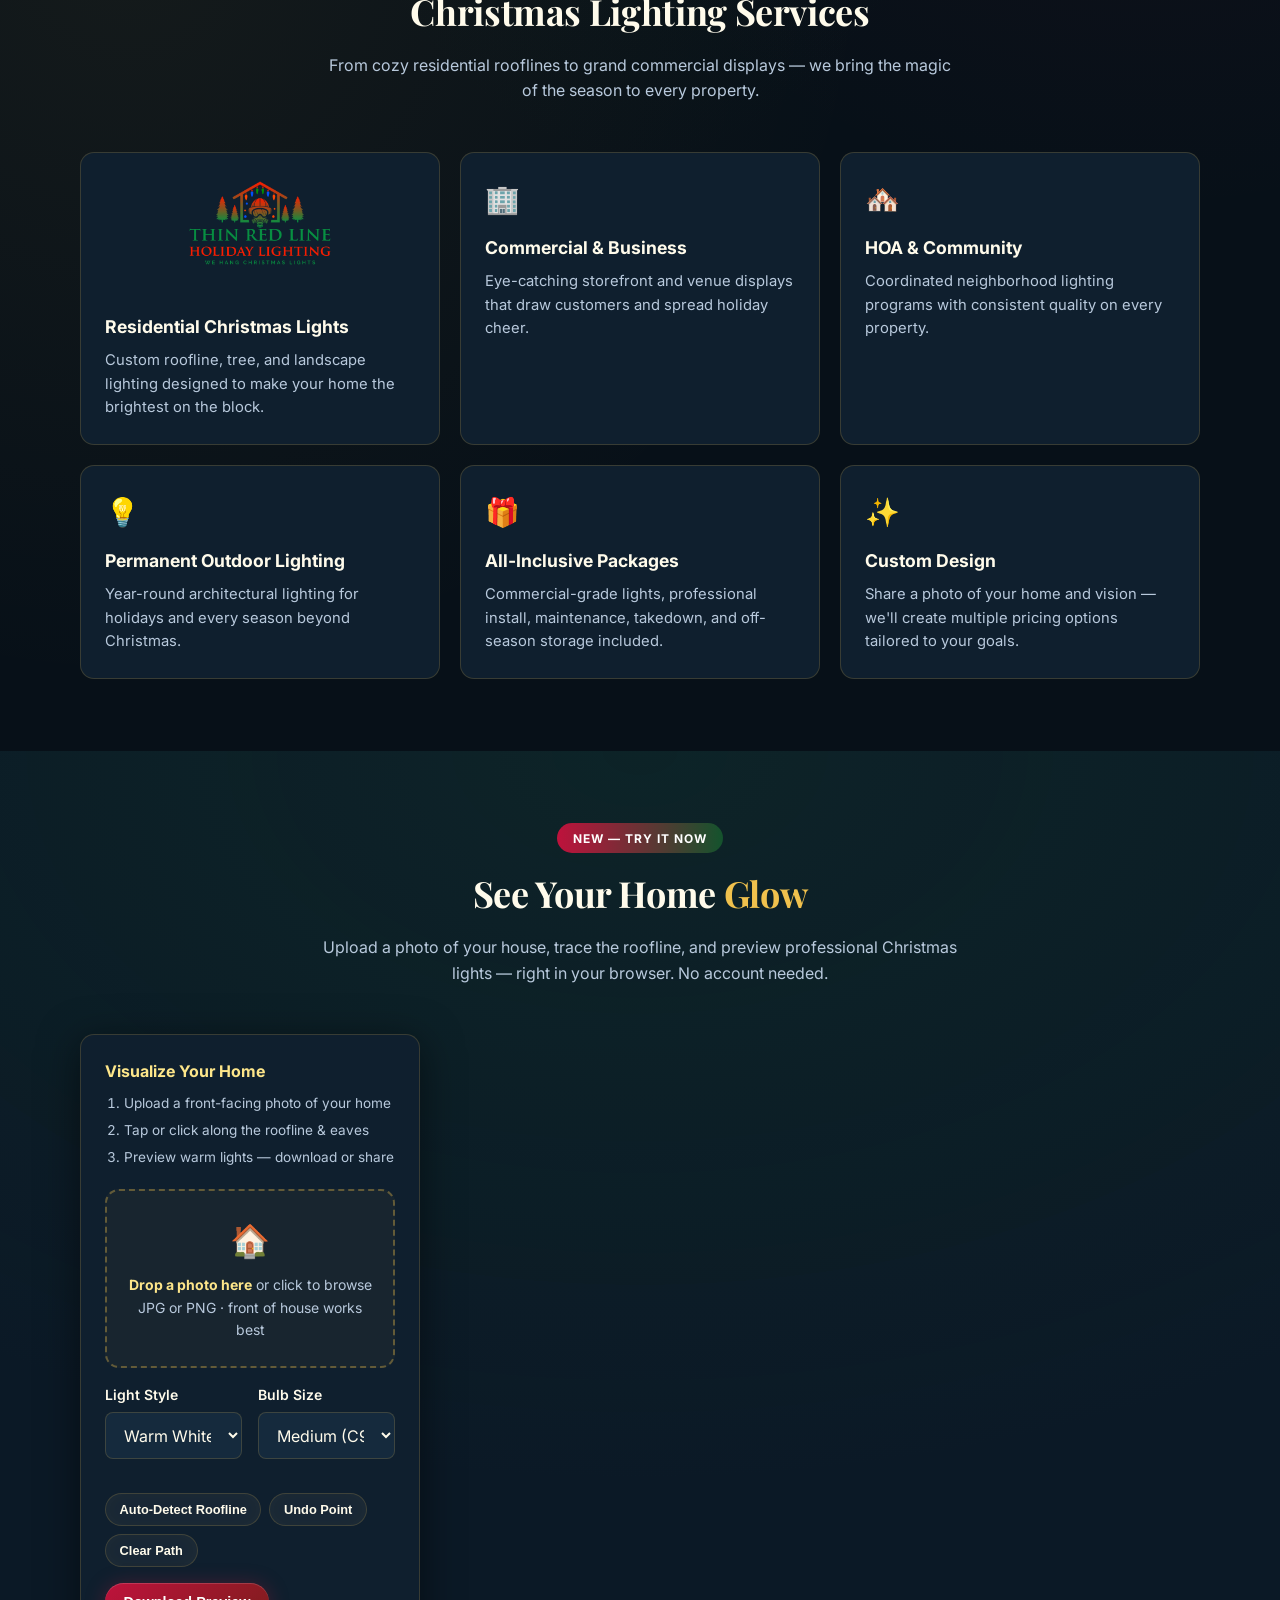
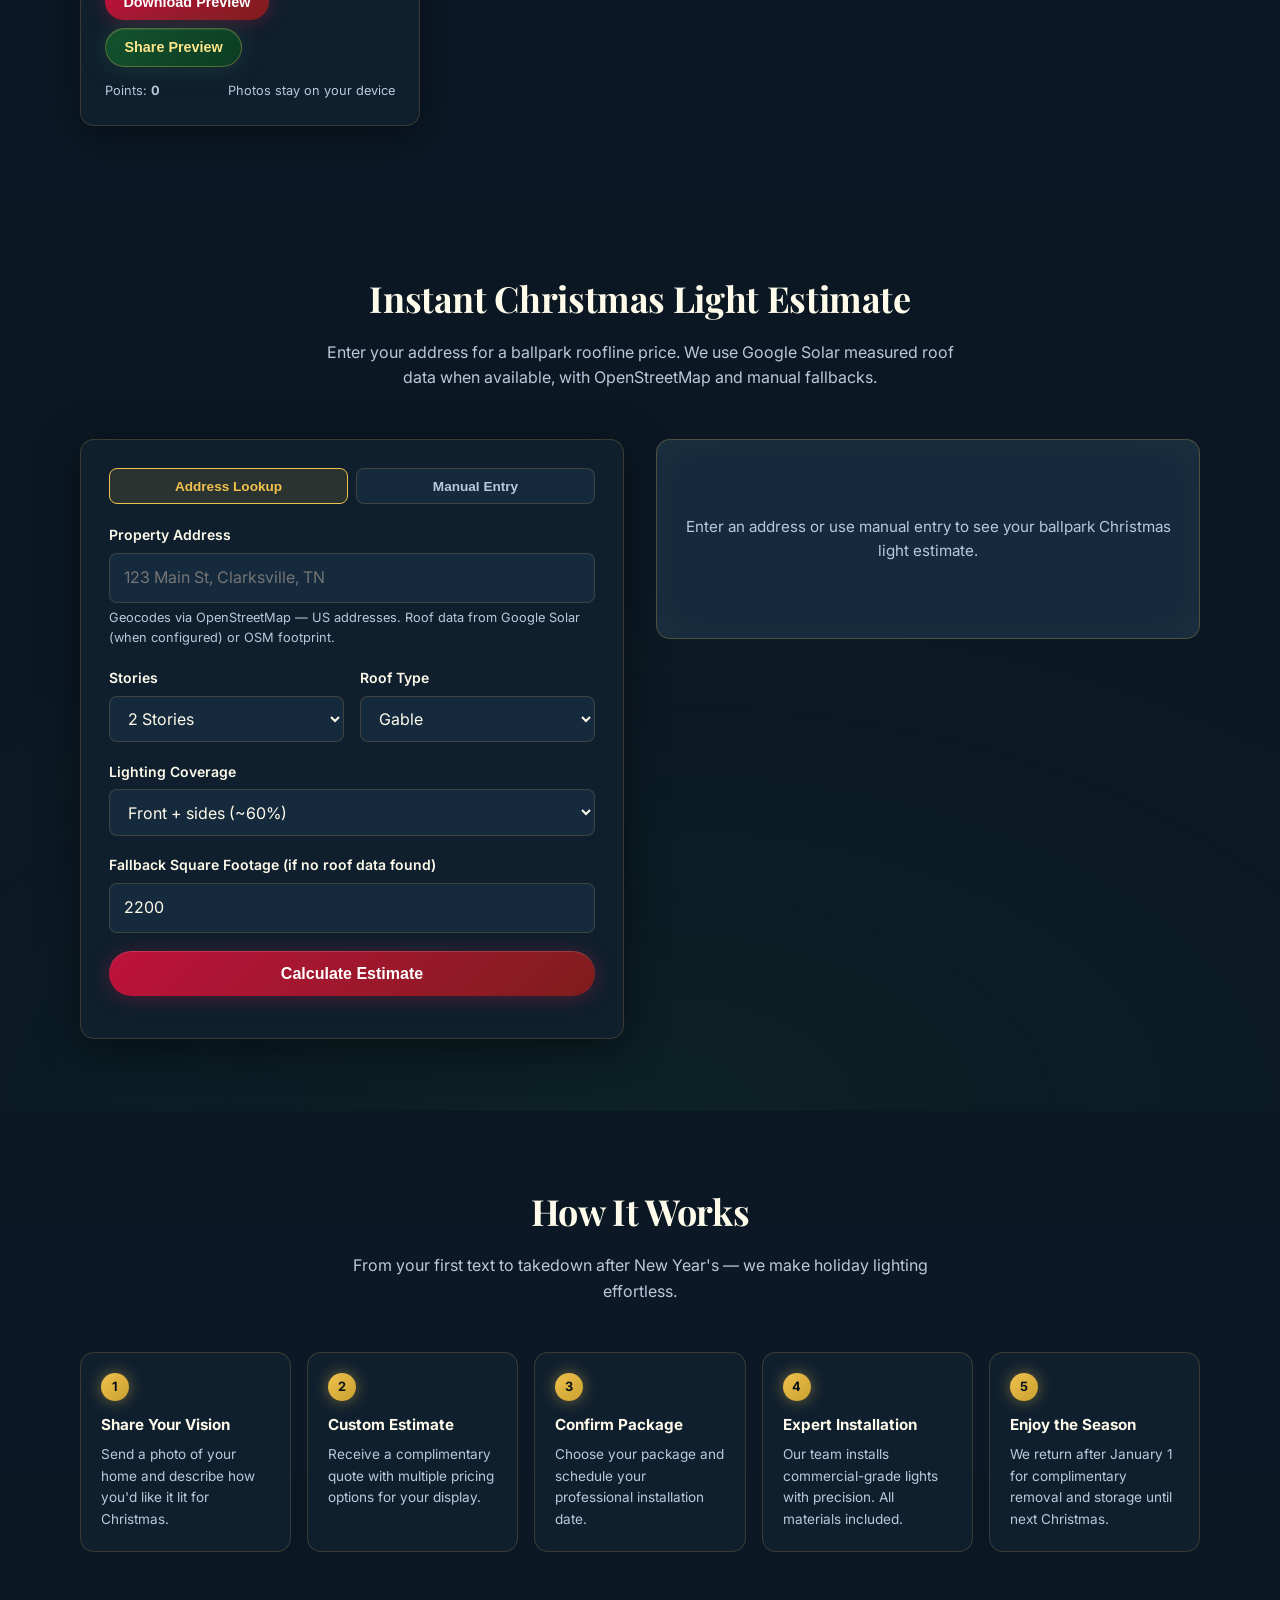
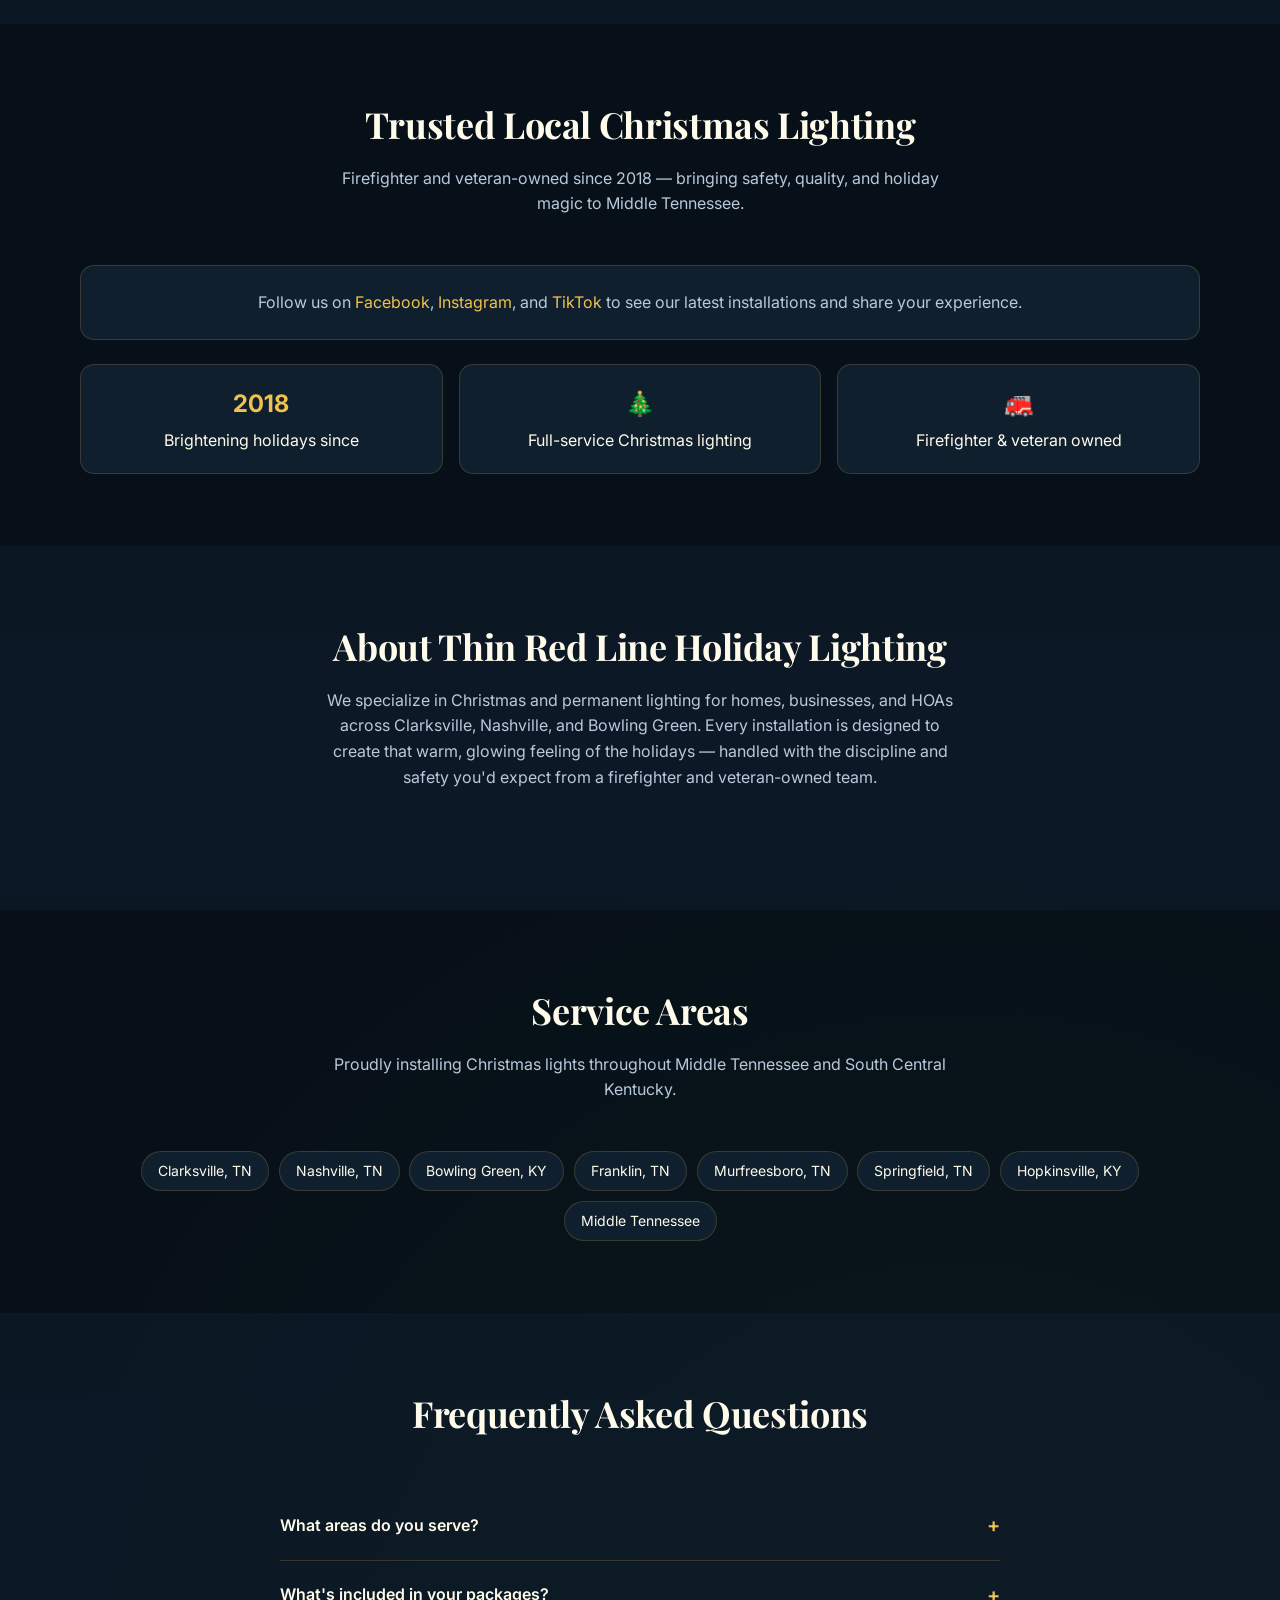
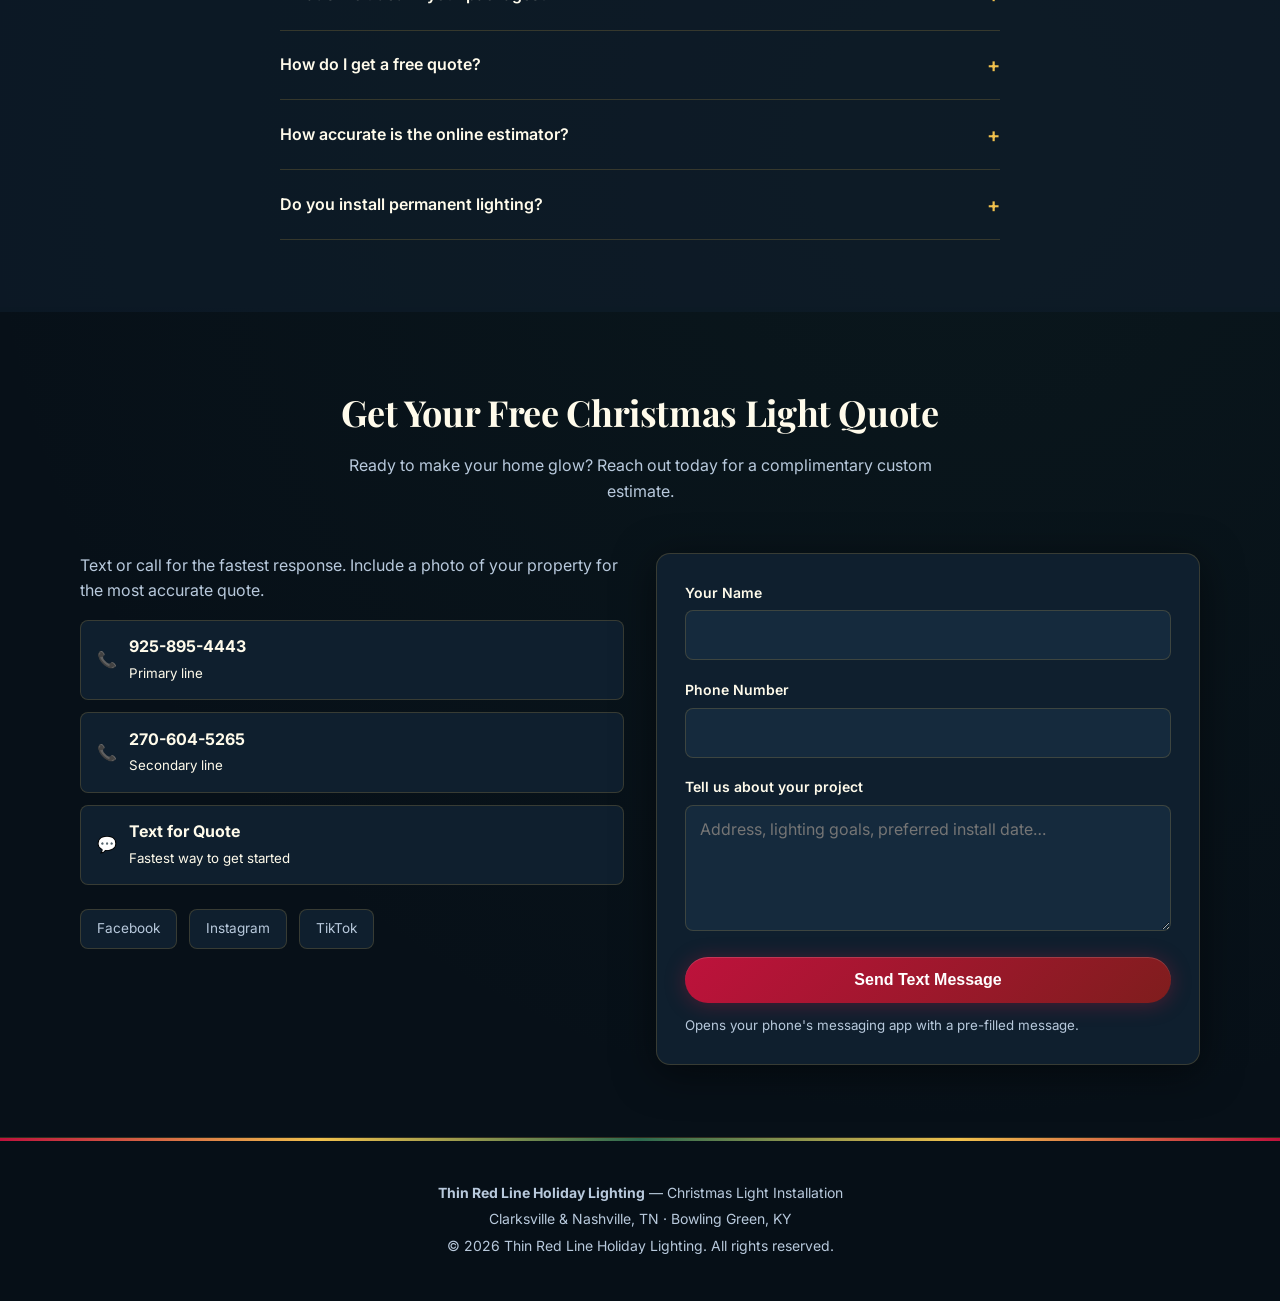
==== commit b3af2bd7: "Add festive Christmas theme and See Your Home Glow visualizer. Push evergreen/cranberry/gold styling" ====
--- a/index.html
+++ b/index.html
@@ -15,16 +15,16 @@
   <meta property="og:description" content="Make your home glow this Christmas. Professional holiday lighting in Clarksville, Nashville & Bowling Green — free quotes & instant online estimates.">
   <meta property="og:locale" content="en_US">
   <meta property="og:site_name" content="Thin Red Line Holiday Lighting">
-  <meta property="og:image" content="https://thinredlineholidaylighting.com/images/hero-installation.jpg">
+  <meta property="og:image" content="https://thinredlineholidaylighting.com/images/og-image.jpg">
   <meta property="og:image:width" content="1200">
-  <meta property="og:image:height" content="686">
-  <meta property="og:image:alt" content="Thin Red Line Holiday Lighting — professionally installed Christmas lights on a home">
+  <meta property="og:image:height" content="630">
+  <meta property="og:image:alt" content="Thin Red Line Holiday Lighting — professional Christmas light installation in Middle Tennessee">
 
   <!-- Twitter -->
   <meta name="twitter:card" content="summary_large_image">
   <meta name="twitter:title" content="Christmas Light Installation | Thin Red Line Holiday Lighting">
   <meta name="twitter:description" content="Professional Christmas light installation in Middle TN & Bowling Green KY. Free quotes & instant estimates.">
-  <meta name="twitter:image" content="https://thinredlineholidaylighting.com/images/hero-installation.jpg">
+  <meta name="twitter:image" content="https://thinredlineholidaylighting.com/images/og-image.jpg">
   <meta name="twitter:image:alt" content="Professionally installed Christmas lights on a home">
 
   <link rel="icon" href="/images/logo.png" type="image/png">
@@ -33,9 +33,9 @@
   <!-- Performance -->
   <link rel="preconnect" href="https://fonts.googleapis.com">
   <link rel="preconnect" href="https://fonts.gstatic.com" crossorigin>
-  <link href="https://fonts.googleapis.com/css2?family=Inter:wght@400;500;600;700&family=Playfair+Display:wght@600;700&display=swap" rel="stylesheet">
-
-  <link rel="stylesheet" href="/css/styles.css?v=2">
+  <link href="https://fonts.googleapis.com/css2?family=Inter:wght@400;500;600;700&family=Mountains+of+Christmas:wght@400;700&family=Playfair+Display:wght@600;700&display=swap" rel="stylesheet">
+
+  <link rel="stylesheet" href="/css/styles.css?v=3">
 
   <script type="application/ld+json">
   {
@@ -46,7 +46,7 @@
         "@id": "https://thinredlineholidaylighting.com/#business",
         "name": "Thin Red Line Holiday Lighting",
         "url": "https://thinredlineholidaylighting.com/",
-        "image": "https://thinredlineholidaylighting.com/images/hero-installation.jpg",
+        "image": "https://thinredlineholidaylighting.com/images/og-image.jpg",
         "telephone": ["+1-925-895-4443", "+1-270-604-5265"],
         "email": "info@thinredlineholidaylighting.com",
         "foundingDate": "2018",
@@ -114,6 +114,13 @@
   </script>
 </head>
 <body>
+  <div class="light-garland" aria-hidden="true">
+    <span style="left:2%"></span><span style="left:6%"></span><span style="left:10%"></span><span style="left:14%"></span><span style="left:18%"></span>
+    <span style="left:22%"></span><span style="left:26%"></span><span style="left:30%"></span><span style="left:34%"></span><span style="left:38%"></span>
+    <span style="left:42%"></span><span style="left:46%"></span><span style="left:50%"></span><span style="left:54%"></span><span style="left:58%"></span>
+    <span style="left:62%"></span><span style="left:66%"></span><span style="left:70%"></span><span style="left:74%"></span><span style="left:78%"></span>
+    <span style="left:82%"></span><span style="left:86%"></span><span style="left:90%"></span><span style="left:94%"></span><span style="left:98%"></span>
+  </div>
   <header class="site-header">
     <div class="container header-inner">
       <a href="/" class="logo" aria-label="Thin Red Line Holiday Lighting home">
@@ -123,20 +130,22 @@
       <nav class="nav-desktop" aria-label="Primary">
         <a href="#services">Services</a>
         <a href="#gallery">Our Work</a>
-        <a href="#estimator">Instant Estimate</a>
+        <a href="#visualize">Visualize</a>
+        <a href="#estimator">Estimate</a>
         <a href="#faq">FAQ</a>
         <a href="#contact">Contact</a>
       </nav>
       <div class="header-cta">
         <a href="tel:+19258954443" class="btn btn-outline">Call</a>
-        <a href="#estimator" class="btn btn-primary">Free Estimate</a>
+        <a href="#visualize" class="btn btn-primary">See Your Home Glow</a>
       </div>
       <button class="menu-toggle" aria-label="Open menu" aria-expanded="false" aria-controls="mobile-nav">☰</button>
     </div>
     <nav id="mobile-nav" class="nav-mobile container" aria-label="Mobile">
       <a href="#services">Services</a>
       <a href="#gallery">Our Work</a>
-      <a href="#estimator">Instant Estimate</a>
+      <a href="#visualize">Visualize</a>
+      <a href="#estimator">Estimate</a>
       <a href="#faq">FAQ</a>
       <a href="#contact">Contact</a>
       <a href="tel:+19258954443">Call 925-895-4443</a>
@@ -147,16 +156,17 @@
     <section class="hero" id="top">
       <div class="container hero-grid">
         <div>
-          <span class="hero-badge">✨ Professional Christmas Light Installation</span>
-          <h1>Make Your Home <em>Glow</em> This Christmas Season</h1>
+          <span class="hero-badge">Professional Christmas Light Installation</span>
+          <h1><span class="festive">Christmas Lights</span> Installed on <em>Your</em> Home</h1>
           <p class="hero-lead">
-            Custom roofline, tree, and landscape lighting that transforms your property into a
-            warm winter wonderland. Design, installation, removal, and storage — we handle everything
-            so you can enjoy the holidays.
+            Roofline, eaves, trees, and landscape — we design and install warm, glowing holiday
+            displays across Clarksville, Nashville, and Bowling Green. Upload a photo below to
+            preview lights on your house, or get an instant roofline estimate.
           </p>
           <div class="hero-actions">
-            <a href="#estimator" class="btn btn-primary btn-lg">Get Instant Estimate</a>
-            <a href="tel:+19258954443" class="btn btn-outline btn-lg">Text or Call for Quote</a>
+            <a href="#visualize" class="btn btn-primary btn-lg">See Your Home Glow</a>
+            <a href="#estimator" class="btn btn-glow btn-lg">Instant Estimate</a>
+            <a href="tel:+19258954443" class="btn btn-outline btn-lg">Text or Call</a>
           </div>
           <div class="hero-trust">
             <span>✓ Free personalized quotes</span>
@@ -251,6 +261,68 @@
             <h3>Custom Design</h3>
             <p>Share a photo of your home and vision — we'll create multiple pricing options tailored to your goals.</p>
           </article>
+        </div>
+      </div>
+    </section>
+
+    <section id="visualize">
+      <div class="container">
+        <header class="section-header">
+          <span class="section-ribbon">New — Try It Now</span>
+          <h2>See Your Home <span class="festive-accent">Glow</span></h2>
+          <p>Upload a photo of your house, trace the roofline, and preview professional Christmas lights — right in your browser. No account needed.</p>
+        </header>
+        <div class="visualize-layout">
+          <div class="visualize-controls">
+            <h3>Visualize Your Home</h3>
+            <ol class="visualize-steps">
+              <li>Upload a front-facing photo of your home</li>
+              <li>Tap or click along the roofline &amp; eaves</li>
+              <li>Preview warm lights — download or share</li>
+            </ol>
+            <div id="viz-upload-zone" class="viz-upload-zone" role="button" tabindex="0" aria-label="Upload house photo">
+              <div class="viz-upload-icon" aria-hidden="true">🏠</div>
+              <p><strong>Drop a photo here</strong> or click to browse</p>
+              <p>JPG or PNG · front of house works best</p>
+              <input type="file" id="viz-file" accept="image/jpeg,image/png,image/webp" hidden>
+            </div>
+            <div class="form-row two-col">
+              <div class="form-group">
+                <label for="viz-light-style">Light Style</label>
+                <select id="viz-light-style">
+                  <option value="warm" selected>Warm White (Classic)</option>
+                  <option value="classic">Red &amp; Green</option>
+                  <option value="gold">Gold Glow</option>
+                  <option value="red">Cranberry Red</option>
+                </select>
+              </div>
+              <div class="form-group">
+                <label for="viz-bulb-size">Bulb Size</label>
+                <select id="viz-bulb-size">
+                  <option value="sm">Small (C7)</option>
+                  <option value="md" selected>Medium (C9)</option>
+                  <option value="lg">Large</option>
+                </select>
+              </div>
+            </div>
+            <div class="viz-toolbar">
+              <button type="button" id="viz-detect" class="btn btn-outline">Auto-Detect Roofline</button>
+              <button type="button" id="viz-undo" class="btn btn-outline">Undo Point</button>
+              <button type="button" id="viz-clear" class="btn btn-outline">Clear Path</button>
+            </div>
+            <div class="viz-cta-row">
+              <button type="button" id="viz-download" class="btn btn-primary">Download Preview</button>
+              <button type="button" id="viz-share" class="btn btn-glow">Share Preview</button>
+            </div>
+            <p id="viz-status" class="status-msg" aria-live="polite"></p>
+            <div class="viz-meta">
+              <span>Points: <strong id="viz-point-count">0</strong></span>
+              <span>Photos stay on your device</span>
+            </div>
+          </div>
+          <div id="viz-preview-wrap" class="viz-preview-wrap hidden">
+            <canvas id="viz-canvas" aria-label="House photo with Christmas light preview"></canvas>
+          </div>
         </div>
       </div>
     </section>
@@ -545,8 +617,9 @@
     </div>
   </footer>
 
-  <script src="/js/config.js?v=2"></script>
-  <script src="/js/estimator.js?v=2"></script>
-  <script src="/js/main.js?v=2"></script>
+  <script src="/js/config.js?v=3"></script>
+  <script src="/js/estimator.js?v=3"></script>
+  <script src="/js/visualize.js?v=3"></script>
+  <script src="/js/main.js?v=3"></script>
 </body>
 </html>
--- a/css/styles.css
+++ b/css/styles.css
@@ -1,29 +1,37 @@
 :root {
-  /* Christmas / winter evening palette */
-  --midnight: #0a1220;
-  --navy: #0f1a2e;
-  --evergreen: #1b4332;
+  /* Christmas palette — evergreen, cranberry, warm glow, frost */
+  --midnight: #071018;
+  --navy: #0c1828;
+  --evergreen: #14532d;
+  --evergreen-deep: #0b3d24;
   --evergreen-light: #2d6a4f;
+  --cranberry: #9f1239;
+  --cranberry-bright: #be123c;
   --red: #b91c3c;
-  --red-dark: #991b1b;
-  --red-light: #e63950;
-  --gold: #e8c547;
-  --gold-soft: #f5e6b8;
-  --warm-white: #faf6ef;
-  --snow: rgba(255, 255, 255, 0.06);
+  --red-dark: #7f1d1d;
+  --red-light: #fb7185;
+  --gold: #f0c14d;
+  --gold-soft: #fde68a;
+  --gold-glow: #fcd34d;
+  --warm-white: #fffbeb;
+  --frost: rgba(255, 255, 255, 0.12);
+  --snow: rgba(255, 255, 255, 0.08);
 
   --bg: var(--midnight);
-  --bg-card: #111c2e;
-  --bg-elevated: #162236;
+  --bg-card: #0f1f2e;
+  --bg-elevated: #152a3d;
   --text: var(--warm-white);
-  --text-muted: #a8b8cc;
-  --border: rgba(232, 197, 71, 0.12);
-  --glow-gold: rgba(232, 197, 71, 0.35);
-  --glow-red: rgba(185, 28, 60, 0.25);
-  --radius: 12px;
-  --shadow: 0 4px 32px rgba(0, 0, 0, 0.45);
+  --text-muted: #b8c9dc;
+  --border: rgba(240, 193, 77, 0.18);
+  --border-frost: rgba(255, 255, 255, 0.1);
+  --glow-gold: rgba(240, 193, 77, 0.45);
+  --glow-red: rgba(185, 28, 60, 0.35);
+  --glow-green: rgba(45, 106, 79, 0.35);
+  --radius: 14px;
+  --shadow: 0 8px 40px rgba(0, 0, 0, 0.5);
   --font: 'Inter', system-ui, -apple-system, sans-serif;
   --font-display: 'Playfair Display', Georgia, 'Times New Roman', serif;
+  --font-festive: 'Mountains of Christmas', 'Playfair Display', Georgia, serif;
   --max-width: 1120px;
 }
 
@@ -41,15 +49,48 @@
   margin: 0;
   font-family: var(--font);
   background:
-    radial-gradient(ellipse 120% 80% at 50% -20%, rgba(27, 67, 50, 0.25), transparent 50%),
-    radial-gradient(circle at 15% 25%, rgba(232, 197, 71, 0.04) 0%, transparent 8%),
-    radial-gradient(circle at 85% 15%, rgba(232, 197, 71, 0.05) 0%, transparent 6%),
-    radial-gradient(circle at 70% 80%, rgba(185, 28, 60, 0.04) 0%, transparent 10%),
-    radial-gradient(circle at 25% 70%, rgba(232, 197, 71, 0.03) 0%, transparent 7%),
+    radial-gradient(ellipse 100% 60% at 50% -10%, rgba(20, 83, 45, 0.35), transparent 55%),
+    radial-gradient(circle at 10% 20%, rgba(240, 193, 77, 0.06) 0%, transparent 12%),
+    radial-gradient(circle at 90% 15%, rgba(185, 28, 60, 0.07) 0%, transparent 10%),
+    radial-gradient(circle at 75% 85%, rgba(45, 106, 79, 0.08) 0%, transparent 15%),
     var(--bg);
   color: var(--text);
   line-height: 1.6;
   -webkit-font-smoothing: antialiased;
+  position: relative;
+  overflow-x: hidden;
+}
+
+/* Subtle falling snowflakes */
+body::before,
+body::after {
+  content: '';
+  position: fixed;
+  inset: 0;
+  pointer-events: none;
+  z-index: 0;
+  opacity: 0.35;
+  background-image:
+    radial-gradient(2px 2px at 10% 15%, var(--frost) 50%, transparent 50%),
+    radial-gradient(1.5px 1.5px at 25% 45%, var(--frost) 50%, transparent 50%),
+    radial-gradient(2px 2px at 40% 25%, var(--frost) 50%, transparent 50%),
+    radial-gradient(1px 1px at 55% 65%, var(--frost) 50%, transparent 50%),
+    radial-gradient(2px 2px at 70% 35%, var(--frost) 50%, transparent 50%),
+    radial-gradient(1.5px 1.5px at 85% 75%, var(--frost) 50%, transparent 50%),
+    radial-gradient(1px 1px at 95% 20%, var(--frost) 50%, transparent 50%);
+  background-size: 100% 100%;
+  animation: snowfall 28s linear infinite;
+}
+
+body::after {
+  animation-duration: 42s;
+  animation-direction: reverse;
+  opacity: 0.2;
+}
+
+@keyframes snowfall {
+  from { transform: translateY(-4%); }
+  to { transform: translateY(4%); }
 }
 
 img {
@@ -71,6 +112,47 @@
 .container {
   width: min(100% - 2rem, var(--max-width));
   margin-inline: auto;
+  position: relative;
+  z-index: 1;
+}
+
+/* String lights garland */
+.light-garland {
+  position: relative;
+  height: 28px;
+  overflow: hidden;
+  background: linear-gradient(to bottom, rgba(7, 16, 24, 0.95), transparent);
+}
+
+.light-garland::before {
+  content: '';
+  position: absolute;
+  top: 14px;
+  left: 0;
+  right: 0;
+  height: 2px;
+  background: rgba(60, 60, 60, 0.5);
+  border-radius: 2px;
+}
+
+.light-garland span {
+  position: absolute;
+  top: 8px;
+  width: 10px;
+  height: 10px;
+  border-radius: 50%;
+  animation: twinkle 2.5s ease-in-out infinite;
+}
+
+.light-garland span:nth-child(5n+1) { background: var(--gold); box-shadow: 0 0 12px var(--glow-gold); }
+.light-garland span:nth-child(5n+2) { background: var(--warm-white); box-shadow: 0 0 10px rgba(255, 251, 235, 0.6); animation-delay: 0.4s; }
+.light-garland span:nth-child(5n+3) { background: var(--cranberry-bright); box-shadow: 0 0 12px var(--glow-red); animation-delay: 0.8s; }
+.light-garland span:nth-child(5n+4) { background: var(--evergreen-light); box-shadow: 0 0 10px var(--glow-green); animation-delay: 1.2s; }
+.light-garland span:nth-child(5n) { background: var(--gold-soft); box-shadow: 0 0 12px var(--glow-gold); animation-delay: 1.6s; }
+
+@keyframes twinkle {
+  0%, 100% { opacity: 1; transform: scale(1); }
+  50% { opacity: 0.55; transform: scale(0.85); }
 }
 
 /* Header */
@@ -78,9 +160,10 @@
   position: sticky;
   top: 0;
   z-index: 100;
-  background: rgba(10, 18, 32, 0.92);
-  backdrop-filter: blur(14px);
+  background: rgba(7, 16, 24, 0.94);
+  backdrop-filter: blur(16px);
   border-bottom: 1px solid var(--border);
+  box-shadow: 0 4px 24px rgba(0, 0, 0, 0.35);
 }
 
 .header-inner {
@@ -104,32 +187,23 @@
 .logo img {
   width: 40px;
   height: 40px;
-  border-radius: 8px;
+  border-radius: 50%;
   object-fit: cover;
-  box-shadow: 0 0 12px var(--glow-gold);
-}
-
-.logo-mark {
-  width: 36px;
-  height: 36px;
-  background: linear-gradient(135deg, var(--red), var(--evergreen));
-  border-radius: 8px;
-  display: grid;
-  place-items: center;
-  font-size: 1.1rem;
+  box-shadow: 0 0 16px var(--glow-gold), 0 0 0 2px rgba(240, 193, 77, 0.25);
 }
 
 .nav-desktop {
   display: none;
-  gap: 1.5rem;
+  gap: 1.25rem;
   align-items: center;
 }
 
 .nav-desktop a {
   color: var(--text-muted);
-  font-size: 0.9rem;
+  font-size: 0.875rem;
   font-weight: 500;
   text-decoration: none;
+  transition: color 0.2s;
 }
 
 .nav-desktop a:hover {
@@ -148,7 +222,7 @@
   justify-content: center;
   gap: 0.4rem;
   padding: 0.65rem 1.15rem;
-  border-radius: 8px;
+  border-radius: 999px;
   font-weight: 600;
   font-size: 0.9rem;
   border: none;
@@ -162,26 +236,40 @@
 }
 
 .btn-primary {
-  background: linear-gradient(135deg, var(--red) 0%, #9a1830 100%);
+  background: linear-gradient(135deg, var(--cranberry-bright) 0%, var(--red-dark) 100%);
   color: #fff;
-  box-shadow: 0 2px 16px var(--glow-red);
+  box-shadow: 0 2px 20px var(--glow-red), inset 0 1px 0 rgba(255, 255, 255, 0.15);
 }
 
 .btn-primary:hover {
-  background: linear-gradient(135deg, var(--red-light) 0%, var(--red) 100%);
-  box-shadow: 0 4px 24px var(--glow-red);
+  background: linear-gradient(135deg, var(--red-light) 0%, var(--cranberry-bright) 100%);
+  box-shadow: 0 4px 28px var(--glow-red), 0 0 20px rgba(240, 193, 77, 0.15);
   text-decoration: none;
 }
 
 .btn-outline {
-  background: transparent;
+  background: rgba(255, 255, 255, 0.04);
   color: var(--text);
   border: 1px solid var(--border);
+  box-shadow: inset 0 0 20px rgba(240, 193, 77, 0.03);
 }
 
 .btn-outline:hover {
   border-color: var(--gold);
   color: var(--gold-soft);
+  box-shadow: 0 0 20px rgba(240, 193, 77, 0.12);
+  text-decoration: none;
+}
+
+.btn-glow {
+  background: linear-gradient(135deg, var(--evergreen) 0%, var(--evergreen-deep) 100%);
+  color: var(--gold-soft);
+  border: 1px solid rgba(240, 193, 77, 0.3);
+  box-shadow: 0 0 24px var(--glow-green), inset 0 1px 0 rgba(255, 255, 255, 0.1);
+}
+
+.btn-glow:hover {
+  box-shadow: 0 0 32px var(--glow-gold);
   text-decoration: none;
 }
 
@@ -227,10 +315,16 @@
   }
 }
 
+@media (min-width: 900px) {
+  .nav-desktop {
+    gap: 1.5rem;
+  }
+}
+
 /* Hero */
 .hero {
   position: relative;
-  padding: 3.5rem 0 5rem;
+  padding: 2.5rem 0 5rem;
   overflow: hidden;
 }
 
@@ -239,8 +333,8 @@
   position: absolute;
   inset: 0;
   background:
-    radial-gradient(ellipse 70% 50% at 80% 20%, rgba(232, 197, 71, 0.08), transparent),
-    radial-gradient(ellipse 60% 40% at 10% 60%, rgba(27, 67, 50, 0.15), transparent);
+    radial-gradient(ellipse 80% 55% at 85% 15%, rgba(240, 193, 77, 0.12), transparent),
+    radial-gradient(ellipse 70% 50% at 5% 70%, rgba(20, 83, 45, 0.2), transparent);
   pointer-events: none;
 }
 
@@ -260,15 +354,20 @@
 .hero-badge {
   display: inline-flex;
   align-items: center;
-  gap: 0.4rem;
-  background: rgba(232, 197, 71, 0.1);
-  border: 1px solid rgba(232, 197, 71, 0.3);
-  color: var(--gold);
-  padding: 0.35rem 0.85rem;
+  gap: 0.5rem;
+  background: linear-gradient(135deg, rgba(20, 83, 45, 0.5), rgba(185, 28, 60, 0.15));
+  border: 1px solid rgba(240, 193, 77, 0.35);
+  color: var(--gold-soft);
+  padding: 0.4rem 1rem;
   border-radius: 999px;
-  font-size: 0.8rem;
+  font-size: 0.82rem;
   font-weight: 600;
   margin-bottom: 1rem;
+  box-shadow: 0 0 24px rgba(240, 193, 77, 0.08);
+}
+
+.hero-badge::before {
+  content: '🎄';
 }
 
 .hero-badge-secondary {
@@ -282,15 +381,23 @@
 
 .hero h1 {
   font-family: var(--font-display);
-  font-size: clamp(2rem, 5vw, 2.85rem);
-  line-height: 1.12;
+  font-size: clamp(2.1rem, 5vw, 3.1rem);
+  line-height: 1.1;
   margin: 0 0 1rem;
-  letter-spacing: -0.01em;
+  letter-spacing: -0.02em;
+}
+
+.hero h1 .festive {
+  font-family: var(--font-festive);
+  font-size: 1.08em;
+  color: var(--gold);
+  text-shadow: 0 0 40px var(--glow-gold);
 }
 
 .hero h1 em {
   font-style: normal;
   color: var(--gold);
+  text-shadow: 0 0 30px var(--glow-gold);
 }
 
 .hero-lead {
@@ -325,8 +432,18 @@
   position: relative;
   border-radius: var(--radius);
   overflow: hidden;
-  box-shadow: var(--shadow), 0 0 60px rgba(232, 197, 71, 0.08);
-  border: 1px solid var(--border);
+  box-shadow: var(--shadow), 0 0 80px rgba(240, 193, 77, 0.12);
+  border: 2px solid rgba(240, 193, 77, 0.25);
+}
+
+.hero-visual::before {
+  content: '';
+  position: absolute;
+  inset: 0;
+  border: 1px solid rgba(255, 255, 255, 0.08);
+  border-radius: inherit;
+  pointer-events: none;
+  z-index: 2;
 }
 
 .hero-visual img {
@@ -341,8 +458,8 @@
   inset: 0;
   background: linear-gradient(
     to top,
-    rgba(10, 18, 32, 0.85) 0%,
-    rgba(10, 18, 32, 0.2) 40%,
+    rgba(7, 16, 24, 0.9) 0%,
+    rgba(7, 16, 24, 0.25) 45%,
     transparent 70%
   );
   pointer-events: none;
@@ -364,12 +481,22 @@
 }
 
 .hero-card {
-  background: var(--bg-card);
+  background: linear-gradient(145deg, var(--bg-card), var(--bg-elevated));
   border: 1px solid var(--border);
   border-radius: var(--radius);
   padding: 1.75rem;
   box-shadow: var(--shadow);
   margin-top: 1rem;
+  position: relative;
+}
+
+.hero-card::before {
+  content: '🎄';
+  position: absolute;
+  top: -12px;
+  right: 1.25rem;
+  font-size: 1.5rem;
+  filter: drop-shadow(0 0 8px var(--glow-gold));
 }
 
 @media (min-width: 900px) {
@@ -438,7 +565,7 @@
   left: 0;
   right: 0;
   padding: 0.85rem 1rem;
-  background: linear-gradient(transparent, rgba(10, 18, 32, 0.9));
+  background: linear-gradient(transparent, rgba(7, 16, 24, 0.92));
   font-size: 0.8rem;
   color: var(--gold-soft);
 }
@@ -457,7 +584,7 @@
 }
 
 section:nth-child(even) {
-  background: rgba(17, 28, 46, 0.55);
+  background: rgba(15, 31, 46, 0.6);
 }
 
 .section-header {
@@ -473,9 +600,27 @@
   letter-spacing: -0.01em;
 }
 
+.section-header h2 .festive-accent {
+  font-family: var(--font-festive);
+  color: var(--gold);
+}
+
 .section-header p {
   color: var(--text-muted);
   margin: 0;
+}
+
+.section-ribbon {
+  display: inline-block;
+  background: linear-gradient(90deg, var(--cranberry-bright), var(--evergreen));
+  color: #fff;
+  font-size: 0.75rem;
+  font-weight: 700;
+  letter-spacing: 0.08em;
+  text-transform: uppercase;
+  padding: 0.35rem 1rem;
+  border-radius: 999px;
+  margin-bottom: 0.75rem;
 }
 
 /* Cards grid */
@@ -502,11 +647,32 @@
   border-radius: var(--radius);
   padding: 1.5rem;
   transition: border-color 0.2s, box-shadow 0.2s;
+  position: relative;
+}
+
+.card::after {
+  content: '';
+  position: absolute;
+  inset: 0;
+  border-radius: inherit;
+  border: 1px solid transparent;
+  background: linear-gradient(135deg, rgba(240, 193, 77, 0.08), transparent) border-box;
+  -webkit-mask: linear-gradient(#fff 0 0) padding-box, linear-gradient(#fff 0 0);
+  mask: linear-gradient(#fff 0 0) padding-box, linear-gradient(#fff 0 0);
+  -webkit-mask-composite: xor;
+  mask-composite: exclude;
+  pointer-events: none;
+  opacity: 0;
+  transition: opacity 0.2s;
 }
 
 .card:hover {
-  border-color: rgba(232, 197, 71, 0.25);
-  box-shadow: 0 0 24px rgba(232, 197, 71, 0.06);
+  border-color: rgba(240, 193, 77, 0.35);
+  box-shadow: 0 0 32px rgba(240, 193, 77, 0.08);
+}
+
+.card:hover::after {
+  opacity: 1;
 }
 
 .card-with-image {
@@ -575,6 +741,7 @@
   font-size: 0.8rem;
   font-weight: 700;
   margin-bottom: 0.75rem;
+  box-shadow: 0 0 16px var(--glow-gold);
 }
 
 .step h3 {
@@ -588,11 +755,140 @@
   color: var(--text-muted);
 }
 
+/* Visualize section */
+#visualize {
+  background:
+    radial-gradient(ellipse 90% 70% at 50% 0%, rgba(20, 83, 45, 0.18), transparent),
+    rgba(15, 31, 46, 0.65);
+}
+
+.visualize-layout {
+  display: grid;
+  gap: 2rem;
+}
+
+@media (min-width: 900px) {
+  .visualize-layout {
+    grid-template-columns: 340px 1fr;
+    align-items: start;
+  }
+}
+
+.visualize-controls {
+  background: var(--bg-card);
+  border: 1px solid var(--border);
+  border-radius: var(--radius);
+  padding: 1.5rem;
+  box-shadow: var(--shadow);
+}
+
+.visualize-controls h3 {
+  margin: 0 0 0.5rem;
+  font-size: 1rem;
+  color: var(--gold-soft);
+}
+
+.visualize-steps {
+  margin: 0 0 1.25rem;
+  padding-left: 1.2rem;
+  color: var(--text-muted);
+  font-size: 0.85rem;
+}
+
+.visualize-steps li {
+  margin-bottom: 0.35rem;
+}
+
+.viz-upload-zone {
+  border: 2px dashed rgba(240, 193, 77, 0.35);
+  border-radius: var(--radius);
+  padding: 1.5rem 1rem;
+  text-align: center;
+  cursor: pointer;
+  background: rgba(240, 193, 77, 0.04);
+  transition: border-color 0.2s, background 0.2s;
+  margin-bottom: 1rem;
+}
+
+.viz-upload-zone:hover,
+.viz-upload-zone.dragover {
+  border-color: var(--gold);
+  background: rgba(240, 193, 77, 0.08);
+}
+
+.viz-upload-zone.has-photo {
+  padding: 0.75rem;
+}
+
+.viz-upload-icon {
+  font-size: 2rem;
+  margin-bottom: 0.5rem;
+}
+
+.viz-upload-zone p {
+  margin: 0;
+  font-size: 0.875rem;
+  color: var(--text-muted);
+}
+
+.viz-upload-zone strong {
+  color: var(--gold-soft);
+}
+
+.viz-toolbar {
+  display: flex;
+  flex-wrap: wrap;
+  gap: 0.5rem;
+  margin: 1rem 0;
+}
+
+.viz-toolbar .btn {
+  font-size: 0.8rem;
+  padding: 0.5rem 0.85rem;
+}
+
+.viz-meta {
+  display: flex;
+  justify-content: space-between;
+  font-size: 0.8rem;
+  color: var(--text-muted);
+  margin-top: 0.75rem;
+}
+
+.viz-preview-wrap {
+  background: var(--bg-card);
+  border: 1px solid var(--border);
+  border-radius: var(--radius);
+  padding: 0.75rem;
+  box-shadow: var(--shadow), inset 0 0 60px rgba(240, 193, 77, 0.03);
+  min-height: 280px;
+}
+
+.viz-preview-wrap.hidden {
+  display: none;
+}
+
+#viz-canvas {
+  width: 100%;
+  height: auto;
+  display: block;
+  border-radius: 8px;
+  cursor: crosshair;
+  touch-action: none;
+}
+
+.viz-cta-row {
+  display: flex;
+  flex-wrap: wrap;
+  gap: 0.5rem;
+  margin-top: 1rem;
+}
+
 /* Estimator */
 #estimator {
   background:
-    radial-gradient(ellipse 80% 60% at 50% 100%, rgba(27, 67, 50, 0.12), transparent),
-    rgba(17, 28, 46, 0.55);
+    radial-gradient(ellipse 80% 60% at 50% 100%, rgba(20, 83, 45, 0.15), transparent),
+    rgba(15, 31, 46, 0.55);
 }
 
 .estimator-layout {
@@ -682,18 +978,18 @@
 }
 
 .tab.active {
-  background: rgba(232, 197, 71, 0.1);
+  background: rgba(240, 193, 77, 0.12);
   border-color: var(--gold);
   color: var(--gold);
 }
 
 .estimate-result {
   background: var(--bg-elevated);
-  border: 1px solid rgba(232, 197, 71, 0.2);
+  border: 1px solid rgba(240, 193, 77, 0.25);
   border-radius: var(--radius);
   padding: 1.5rem;
   min-height: 200px;
-  box-shadow: inset 0 0 40px rgba(232, 197, 71, 0.03);
+  box-shadow: inset 0 0 40px rgba(240, 193, 77, 0.04);
 }
 
 .estimate-result.empty {
@@ -722,8 +1018,8 @@
 .disclaimer {
   margin-top: 1rem;
   padding: 0.85rem;
-  background: rgba(232, 197, 71, 0.06);
-  border: 1px solid rgba(232, 197, 71, 0.2);
+  background: rgba(240, 193, 77, 0.06);
+  border: 1px solid rgba(240, 193, 77, 0.2);
   border-radius: 8px;
   font-size: 0.8rem;
   color: var(--text-muted);
@@ -743,7 +1039,7 @@
 }
 
 .status-msg.success {
-  color: #7dd3a8;
+  color: #86efac;
 }
 
 /* Reviews / credentials */
@@ -844,7 +1140,8 @@
 }
 
 .area-tag:hover {
-  border-color: rgba(232, 197, 71, 0.3);
+  border-color: rgba(240, 193, 77, 0.35);
+  box-shadow: 0 0 16px rgba(240, 193, 77, 0.08);
 }
 
 /* Contact */
@@ -916,7 +1213,18 @@
   text-align: center;
   color: var(--text-muted);
   font-size: 0.875rem;
-  background: rgba(10, 18, 32, 0.8);
+  background: rgba(7, 16, 24, 0.9);
+  position: relative;
+}
+
+.site-footer::before {
+  content: '';
+  position: absolute;
+  top: 0;
+  left: 0;
+  right: 0;
+  height: 3px;
+  background: linear-gradient(90deg, var(--cranberry-bright), var(--gold), var(--evergreen-light), var(--gold), var(--cranberry-bright));
 }
 
 .site-footer p {
@@ -949,3 +1257,7 @@
   clip: rect(0, 0, 0, 0);
   border: 0;
 }
+
+.hidden {
+  display: none !important;
+}
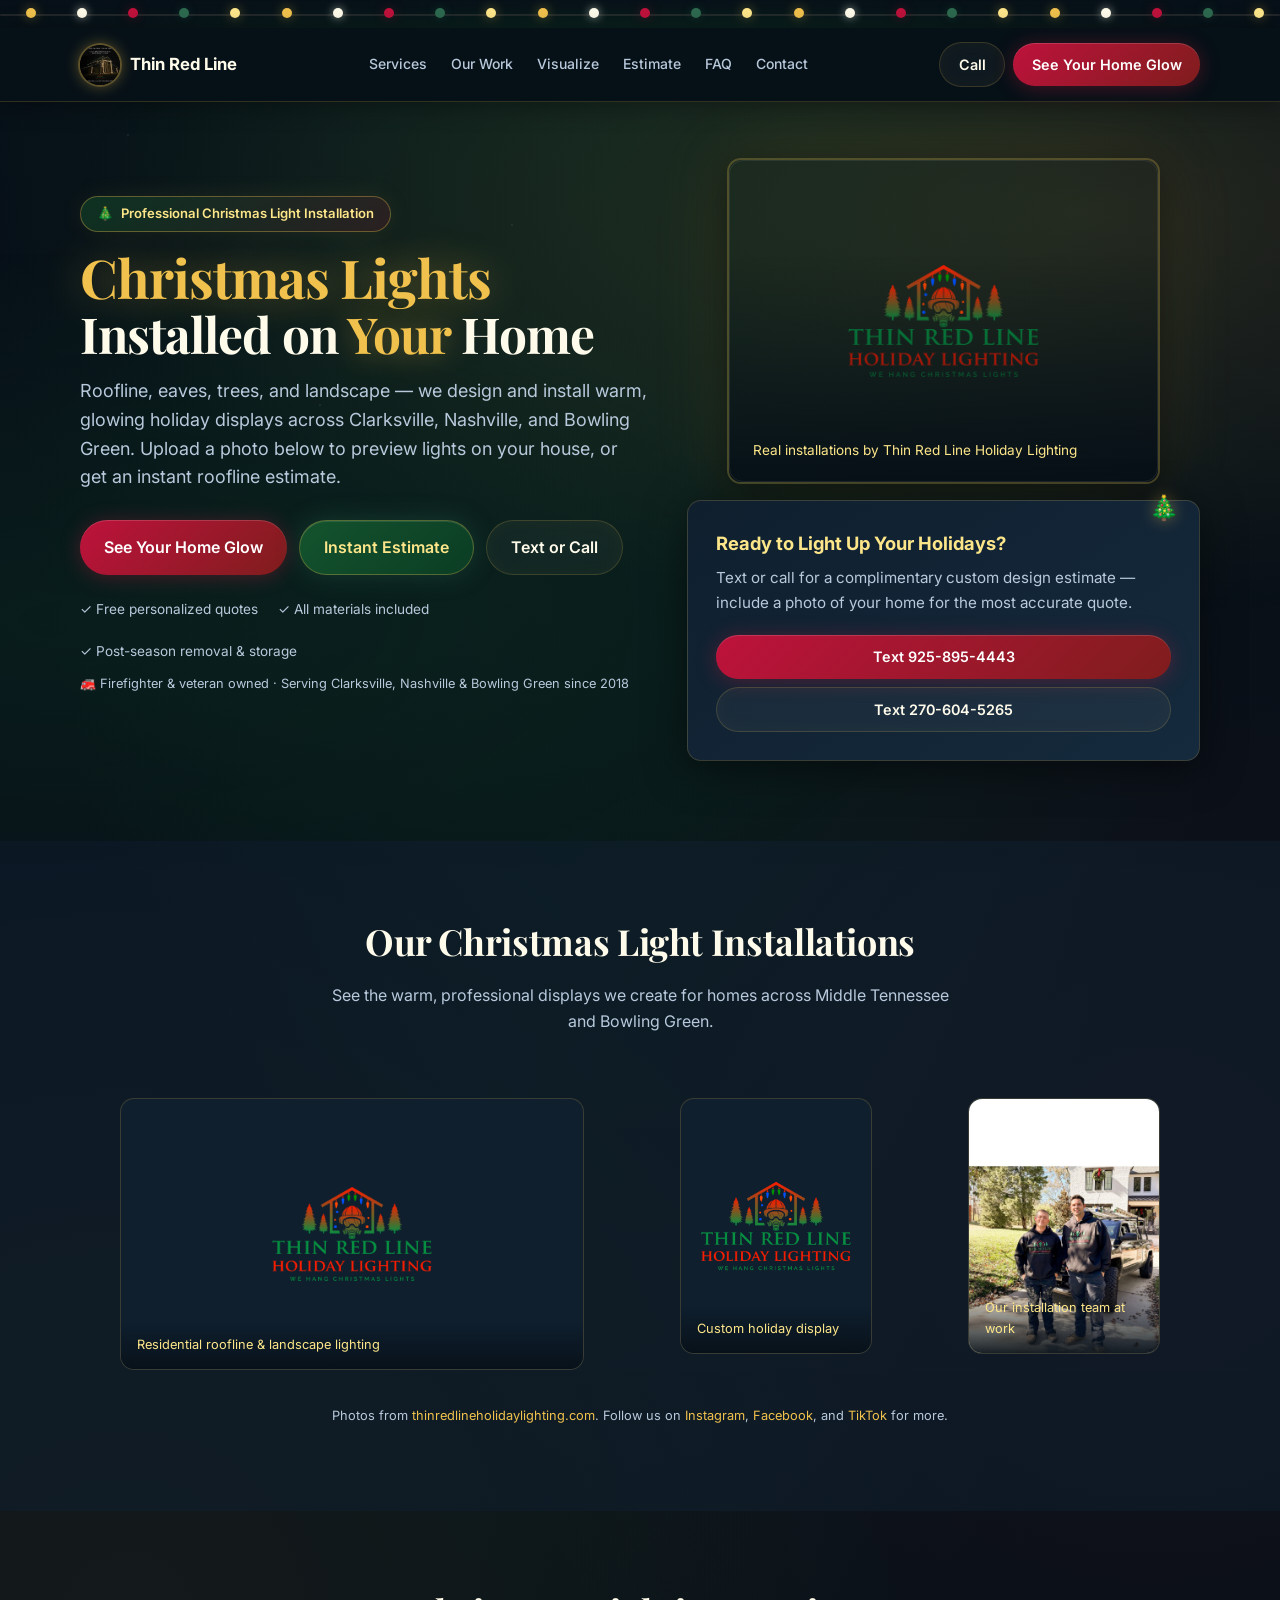
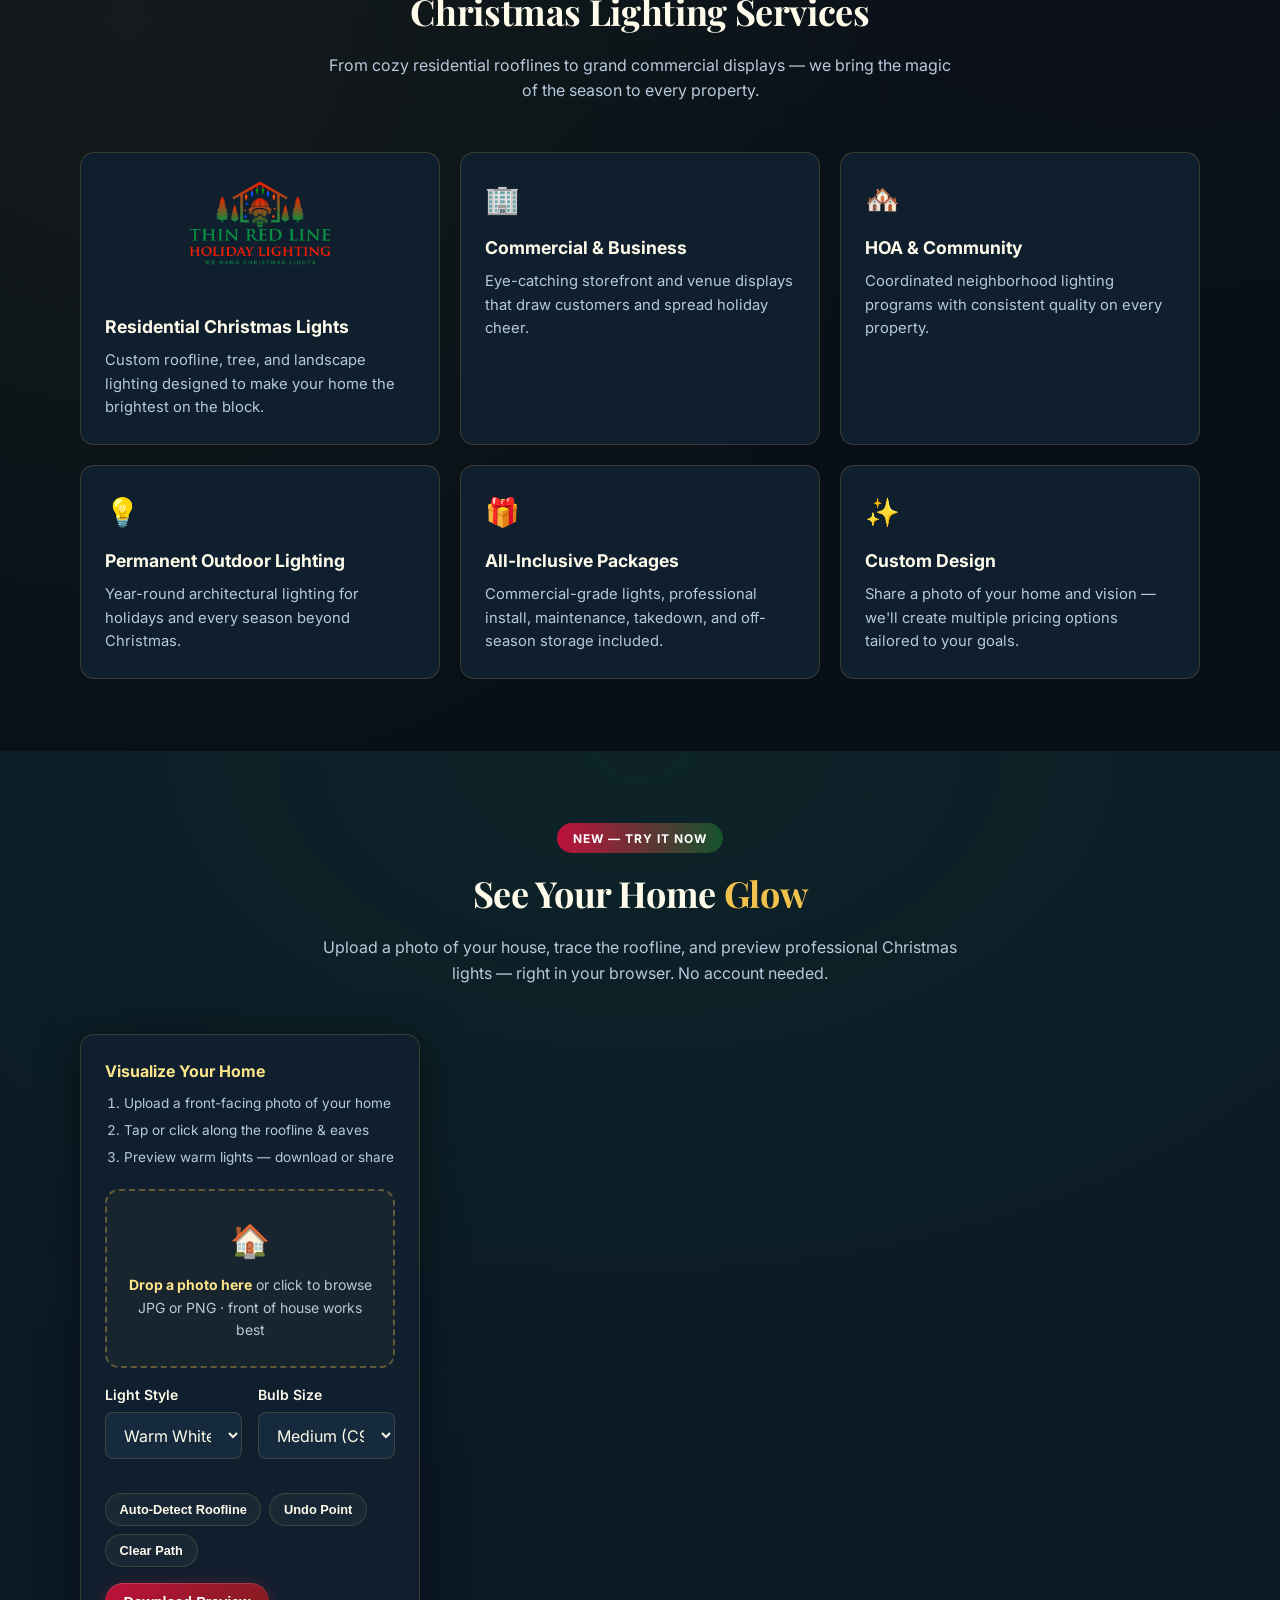
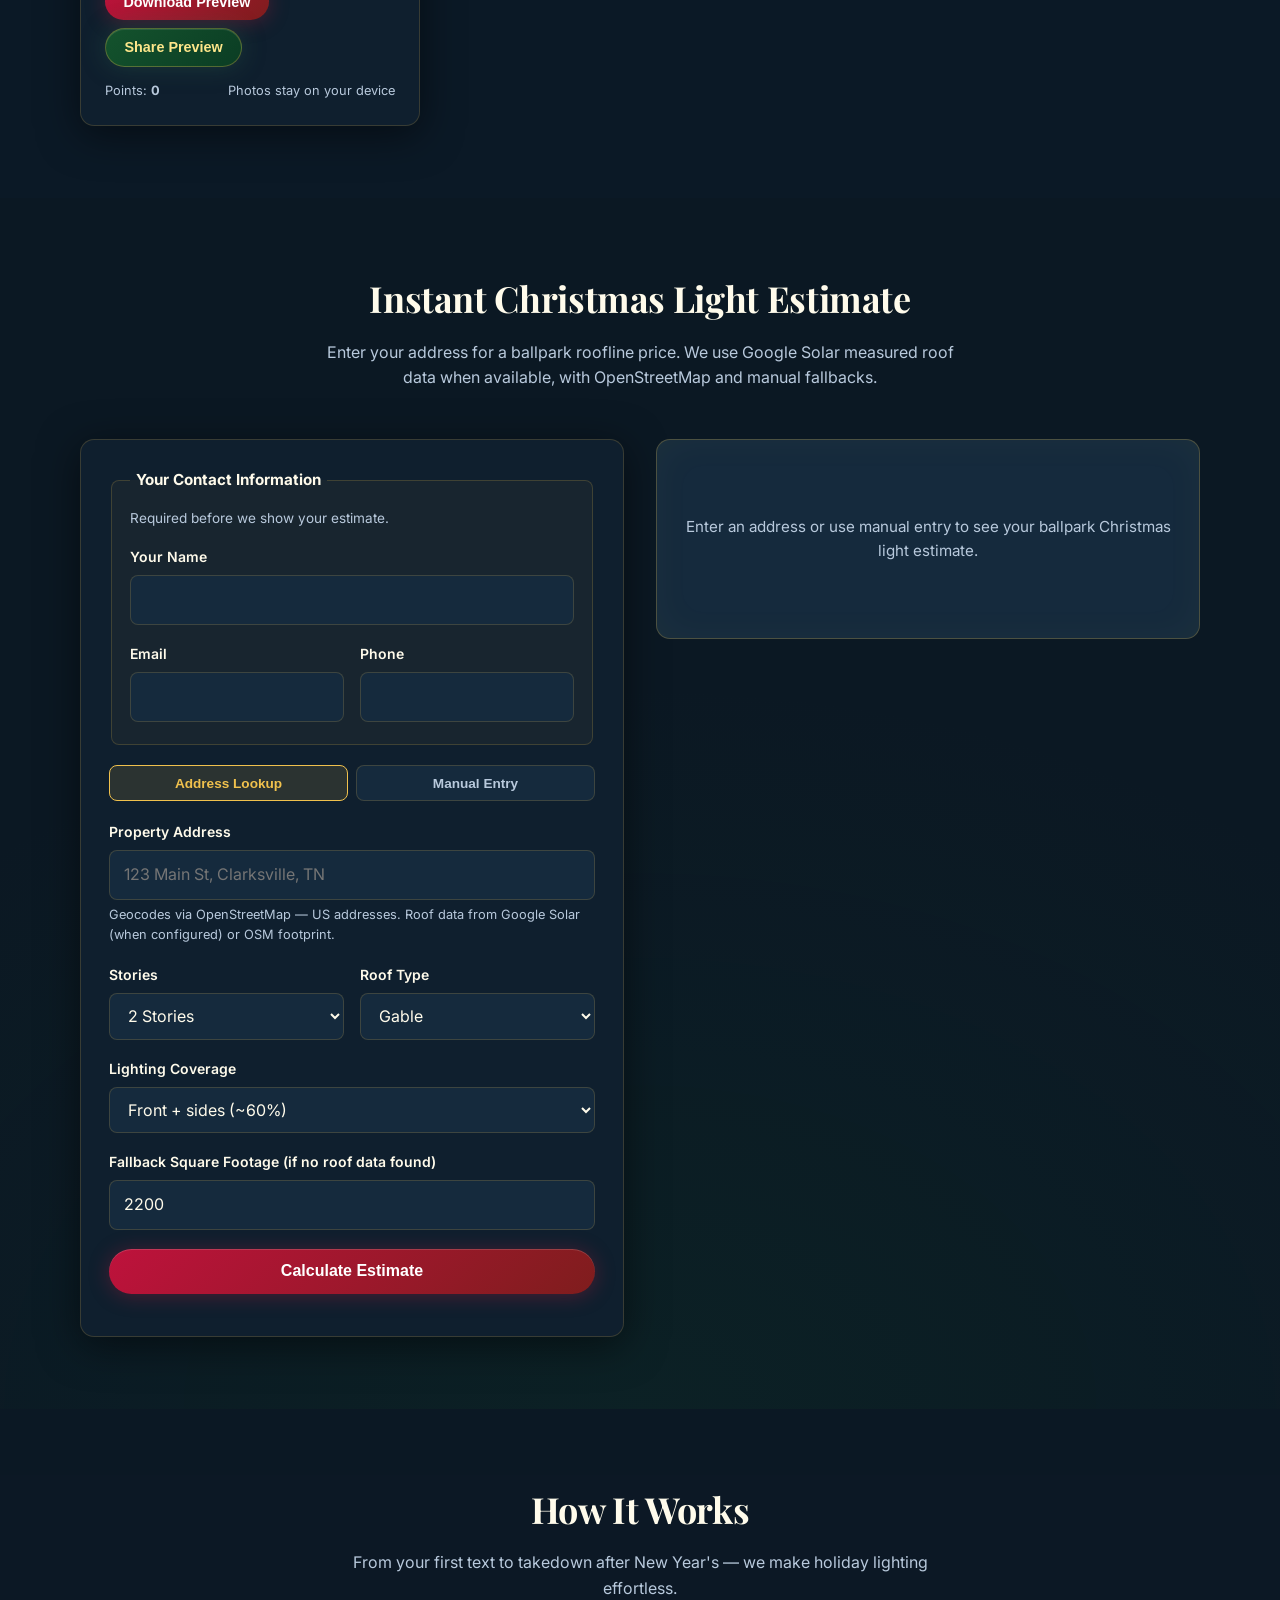
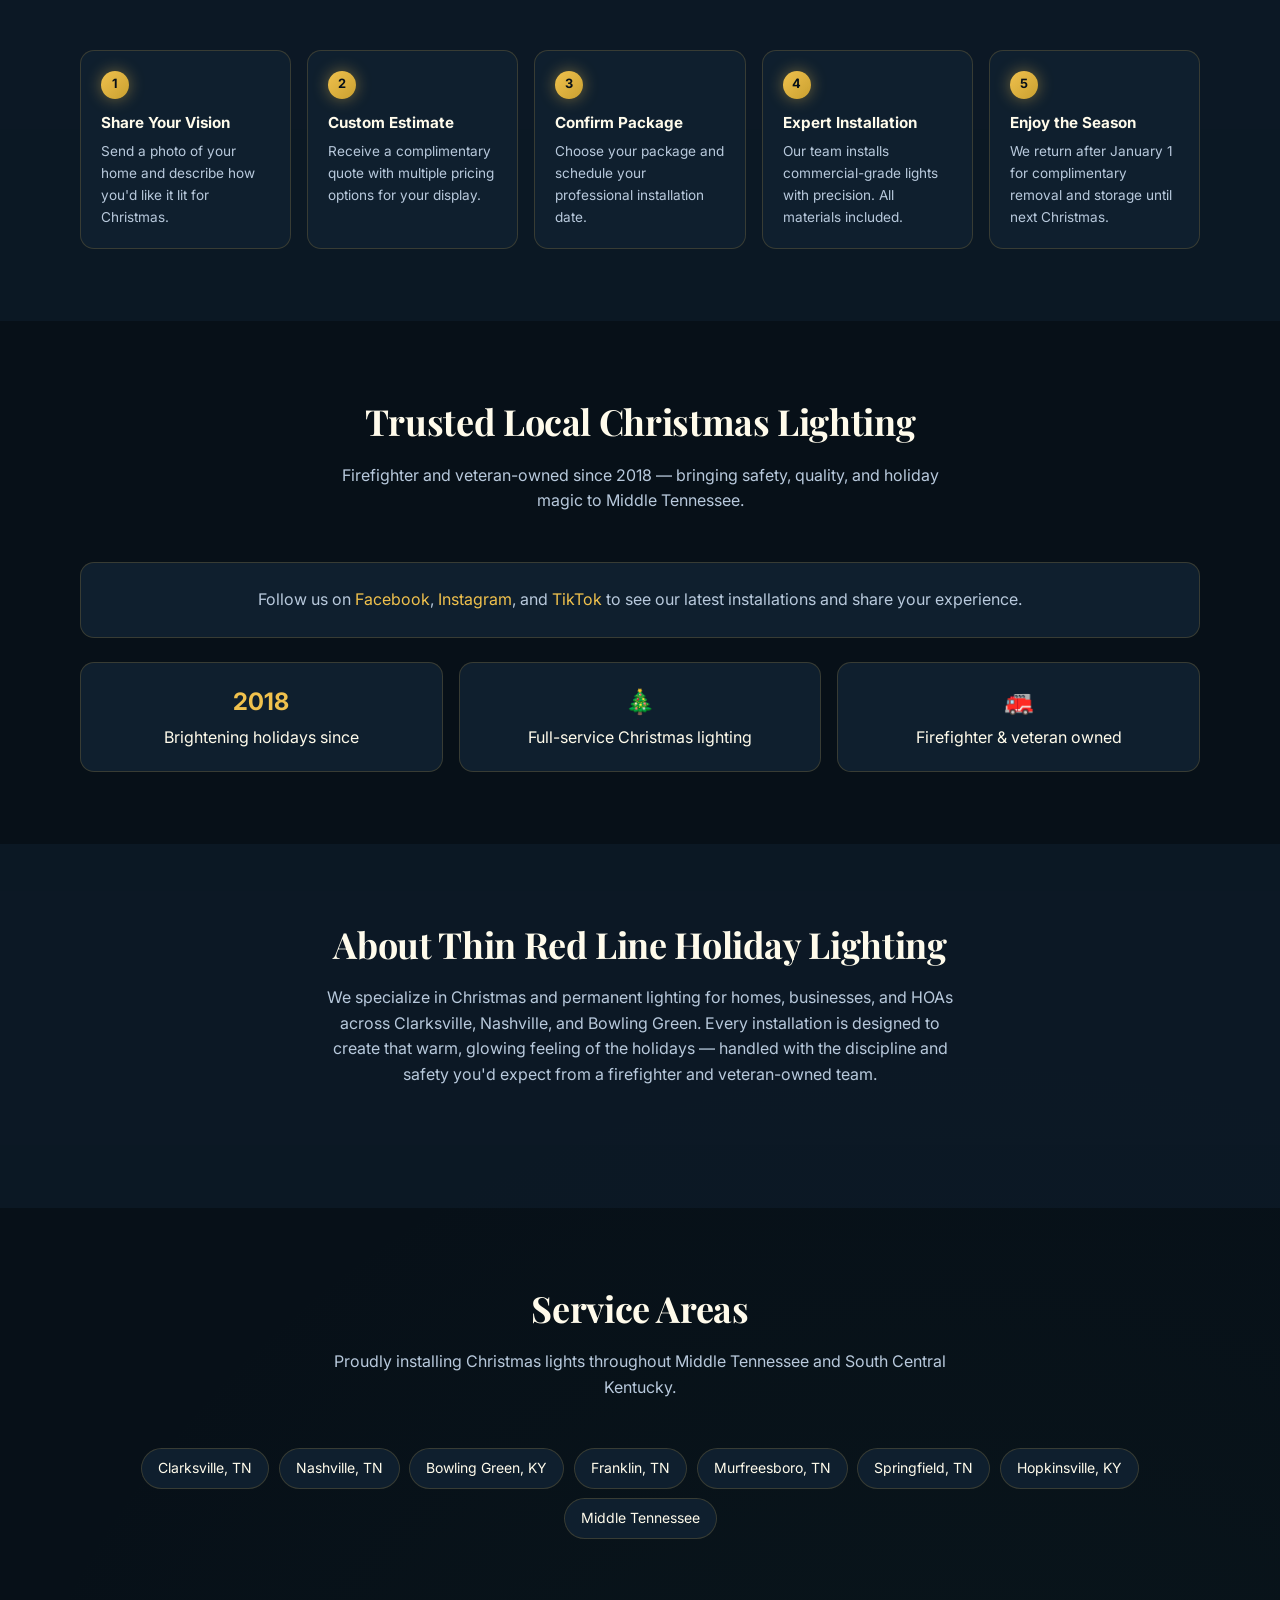
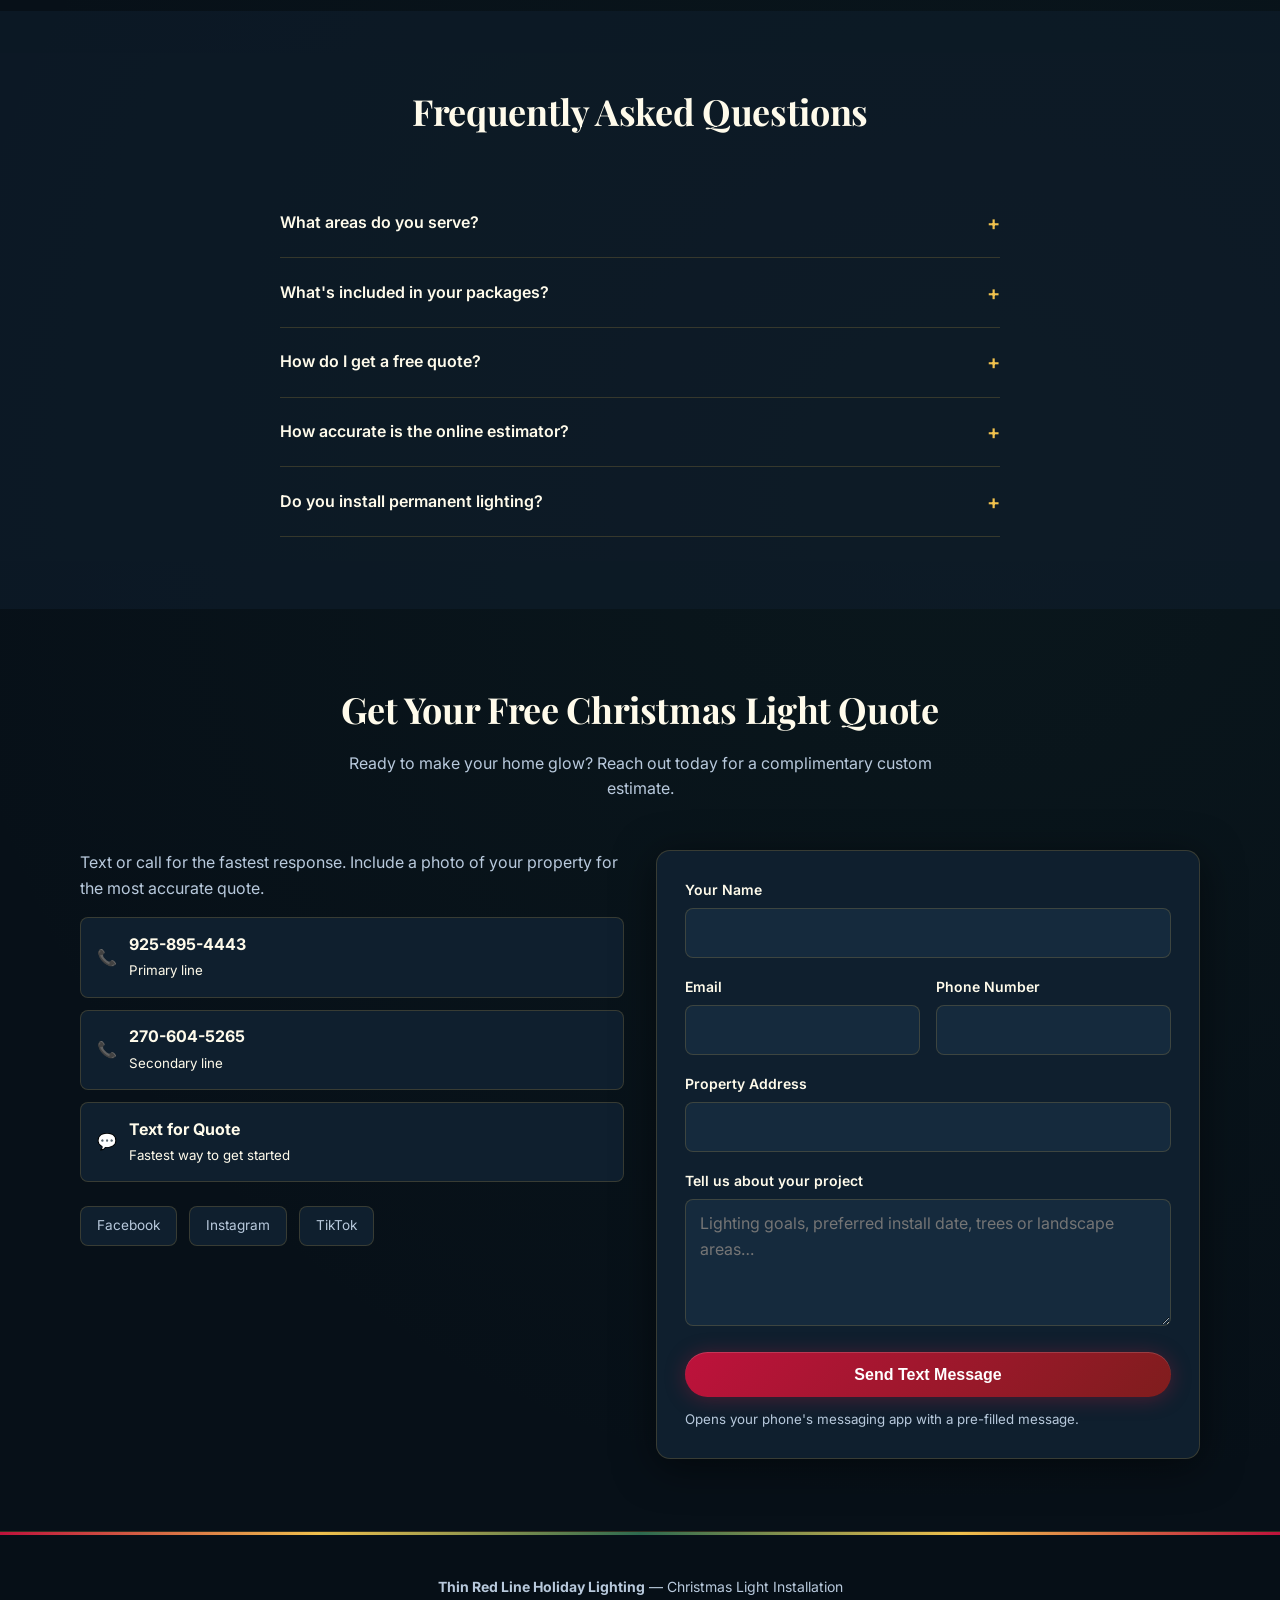
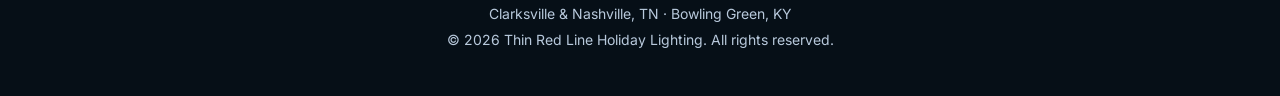
==== commit e98258d6: "Require lead capture before estimates and quote requests. Gate the instant estimator on name, email," ====
--- a/index.html
+++ b/index.html
@@ -35,7 +35,7 @@
   <link rel="preconnect" href="https://fonts.gstatic.com" crossorigin>
   <link href="https://fonts.googleapis.com/css2?family=Inter:wght@400;500;600;700&family=Mountains+of+Christmas:wght@400;700&family=Playfair+Display:wght@600;700&display=swap" rel="stylesheet">
 
-  <link rel="stylesheet" href="/css/styles.css?v=3">
+  <link rel="stylesheet" href="/css/styles.css?v=4">
 
   <script type="application/ld+json">
   {
@@ -335,6 +335,25 @@
         </header>
         <div class="estimator-layout">
           <div class="estimator-panel">
+            <fieldset class="lead-capture">
+              <legend>Your Contact Information</legend>
+              <p class="lead-capture-note">Required before we show your estimate.</p>
+              <div class="form-group">
+                <label for="lead-name">Your Name</label>
+                <input type="text" id="lead-name" name="leadName" required autocomplete="name" minlength="2">
+              </div>
+              <div class="form-row two-col">
+                <div class="form-group">
+                  <label for="lead-email">Email</label>
+                  <input type="email" id="lead-email" name="leadEmail" required autocomplete="email" inputmode="email">
+                </div>
+                <div class="form-group">
+                  <label for="lead-phone">Phone</label>
+                  <input type="tel" id="lead-phone" name="leadPhone" required autocomplete="tel" inputmode="tel">
+                </div>
+              </div>
+            </fieldset>
+
             <div class="tabs" role="tablist">
               <button type="button" class="tab active" data-tab="address" role="tab" aria-selected="true">Address Lookup</button>
               <button type="button" class="tab" data-tab="manual" role="tab" aria-selected="false">Manual Entry</button>
@@ -384,6 +403,10 @@
 
             <div id="panel-manual" hidden>
               <form id="estimator-manual-form">
+                <div class="form-group">
+                  <label for="manual-address">Property Address</label>
+                  <input type="text" id="manual-address" name="address" placeholder="123 Main St, Clarksville, TN" required autocomplete="street-address">
+                </div>
                 <div class="form-group">
                   <label for="sqFt">Home Square Footage</label>
                   <input type="number" id="sqFt" name="sqFt" placeholder="2200" min="400" step="50" required>
@@ -588,19 +611,30 @@
               <a href="https://www.tiktok.com/@thinredlineholidaylights" rel="noopener noreferrer" target="_blank">TikTok</a>
             </div>
           </div>
-          <form id="contact-form" class="estimator-panel">
+          <form id="contact-form" class="estimator-panel" novalidate>
             <div class="form-group">
               <label for="contact-name">Your Name</label>
-              <input type="text" id="contact-name" name="name" required autocomplete="name">
+              <input type="text" id="contact-name" name="name" required autocomplete="name" minlength="2">
+            </div>
+            <div class="form-row two-col">
+              <div class="form-group">
+                <label for="contact-email">Email</label>
+                <input type="email" id="contact-email" name="email" required autocomplete="email" inputmode="email">
+              </div>
+              <div class="form-group">
+                <label for="contact-phone">Phone Number</label>
+                <input type="tel" id="contact-phone" name="phone" required autocomplete="tel" inputmode="tel">
+              </div>
             </div>
             <div class="form-group">
-              <label for="contact-phone">Phone Number</label>
-              <input type="tel" id="contact-phone" name="phone" required autocomplete="tel">
+              <label for="contact-address">Property Address</label>
+              <input type="text" id="contact-address" name="address" required autocomplete="street-address">
             </div>
             <div class="form-group">
               <label for="contact-message">Tell us about your project</label>
-              <textarea id="contact-message" name="message" rows="4" placeholder="Address, lighting goals, preferred install date…"></textarea>
-            </div>
+              <textarea id="contact-message" name="message" rows="4" placeholder="Lighting goals, preferred install date, trees or landscape areas…"></textarea>
+            </div>
+            <p id="contact-form-error" class="field-error form-error" role="alert" hidden></p>
             <button type="submit" class="btn btn-primary btn-lg" style="width:100%;">Send Text Message</button>
             <small style="display:block;margin-top:0.75rem;color:var(--text-muted);">Opens your phone's messaging app with a pre-filled message.</small>
           </form>
@@ -617,9 +651,10 @@
     </div>
   </footer>
 
-  <script src="/js/config.js?v=3"></script>
-  <script src="/js/estimator.js?v=3"></script>
-  <script src="/js/visualize.js?v=3"></script>
-  <script src="/js/main.js?v=3"></script>
+  <script src="/js/config.js?v=4"></script>
+  <script src="/js/lead-capture.js?v=4"></script>
+  <script src="/js/estimator.js?v=4"></script>
+  <script src="/js/visualize.js?v=4"></script>
+  <script src="/js/main.js?v=4"></script>
 </body>
 </html>
--- a/css/styles.css
+++ b/css/styles.css
@@ -948,6 +948,41 @@
   outline-offset: 1px;
 }
 
+input.input-invalid,
+textarea.input-invalid {
+  border-color: var(--red-light);
+}
+
+.field-error {
+  color: var(--red-light);
+  font-size: 0.8rem;
+  margin-top: 0.35rem;
+}
+
+.form-error {
+  margin-bottom: 1rem;
+}
+
+.lead-capture {
+  border: 1px solid var(--border);
+  border-radius: 8px;
+  padding: 1rem 1.15rem 0.25rem;
+  margin-bottom: 1.25rem;
+  background: rgba(240, 193, 77, 0.04);
+}
+
+.lead-capture legend {
+  font-weight: 700;
+  font-size: 0.95rem;
+  padding: 0 0.35rem;
+}
+
+.lead-capture-note {
+  margin: 0 0 1rem;
+  font-size: 0.85rem;
+  color: var(--text-muted);
+}
+
 .form-row {
   display: grid;
   gap: 1rem;
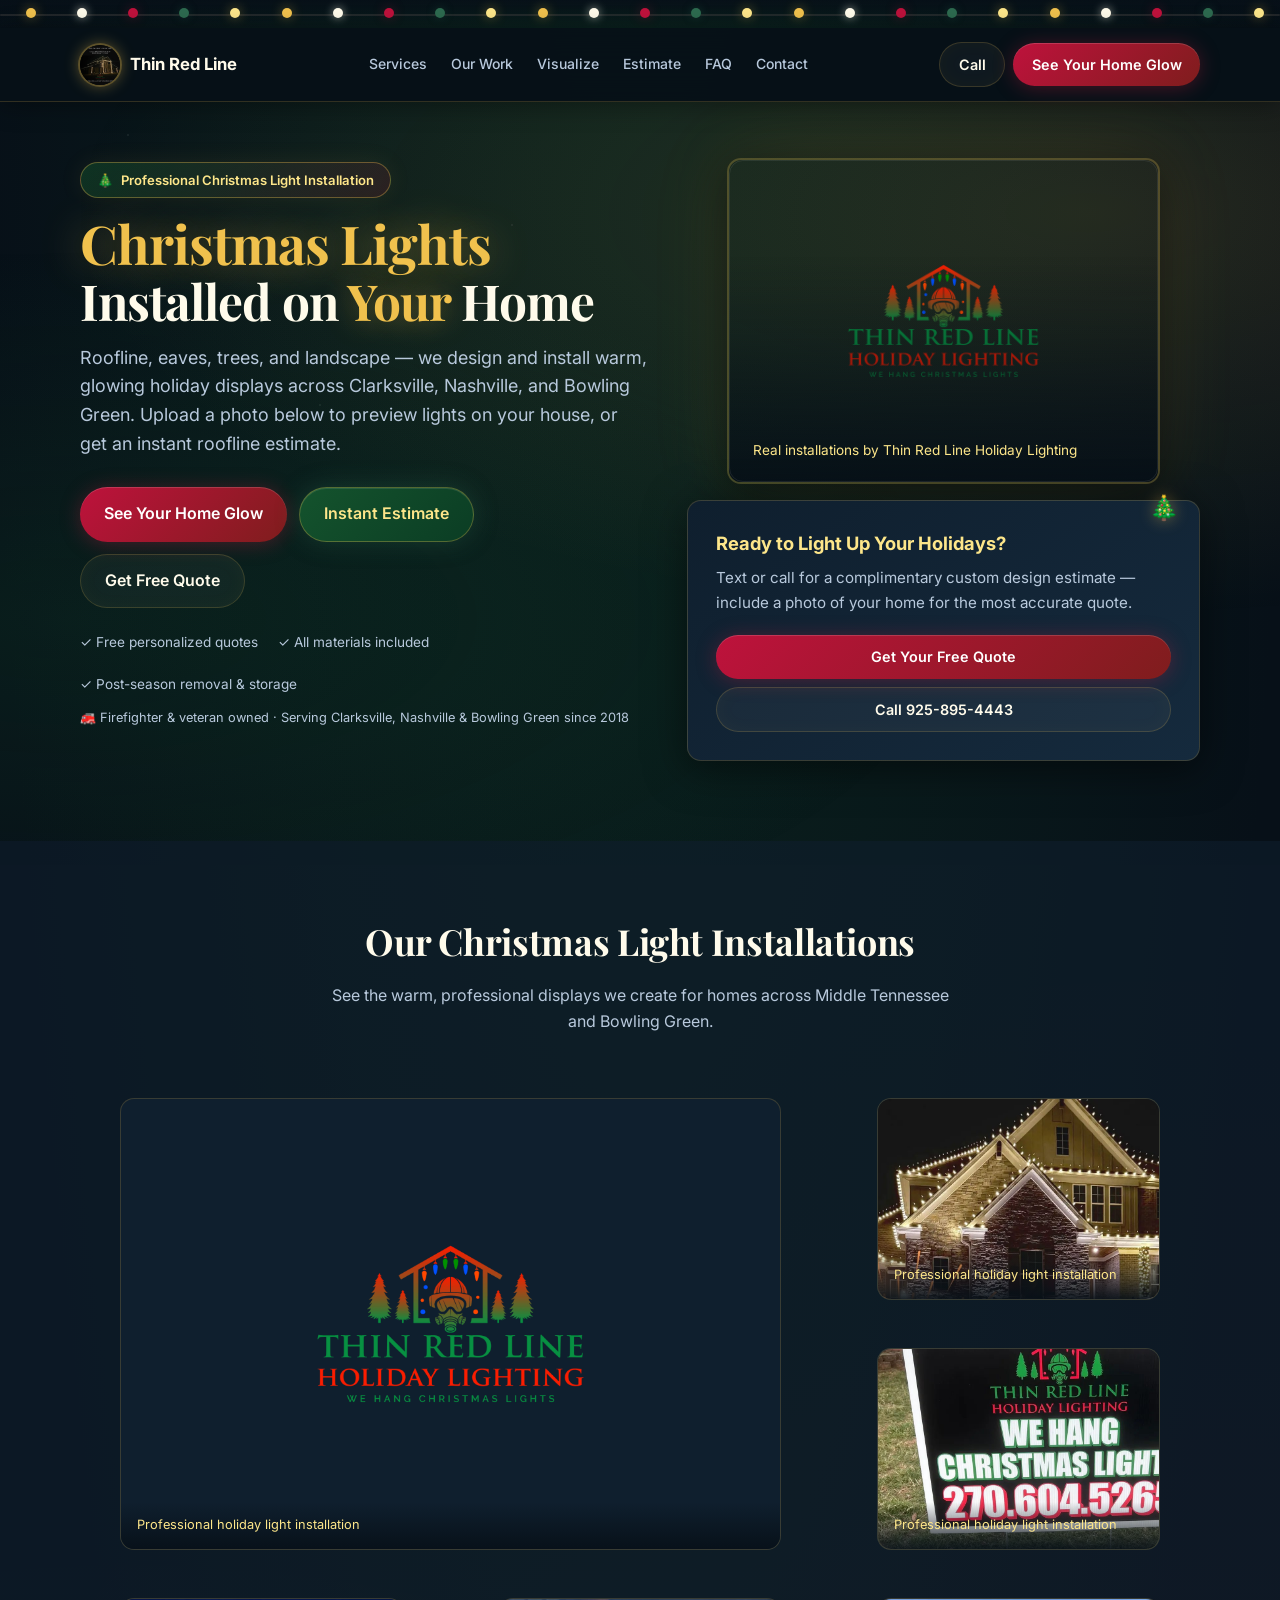
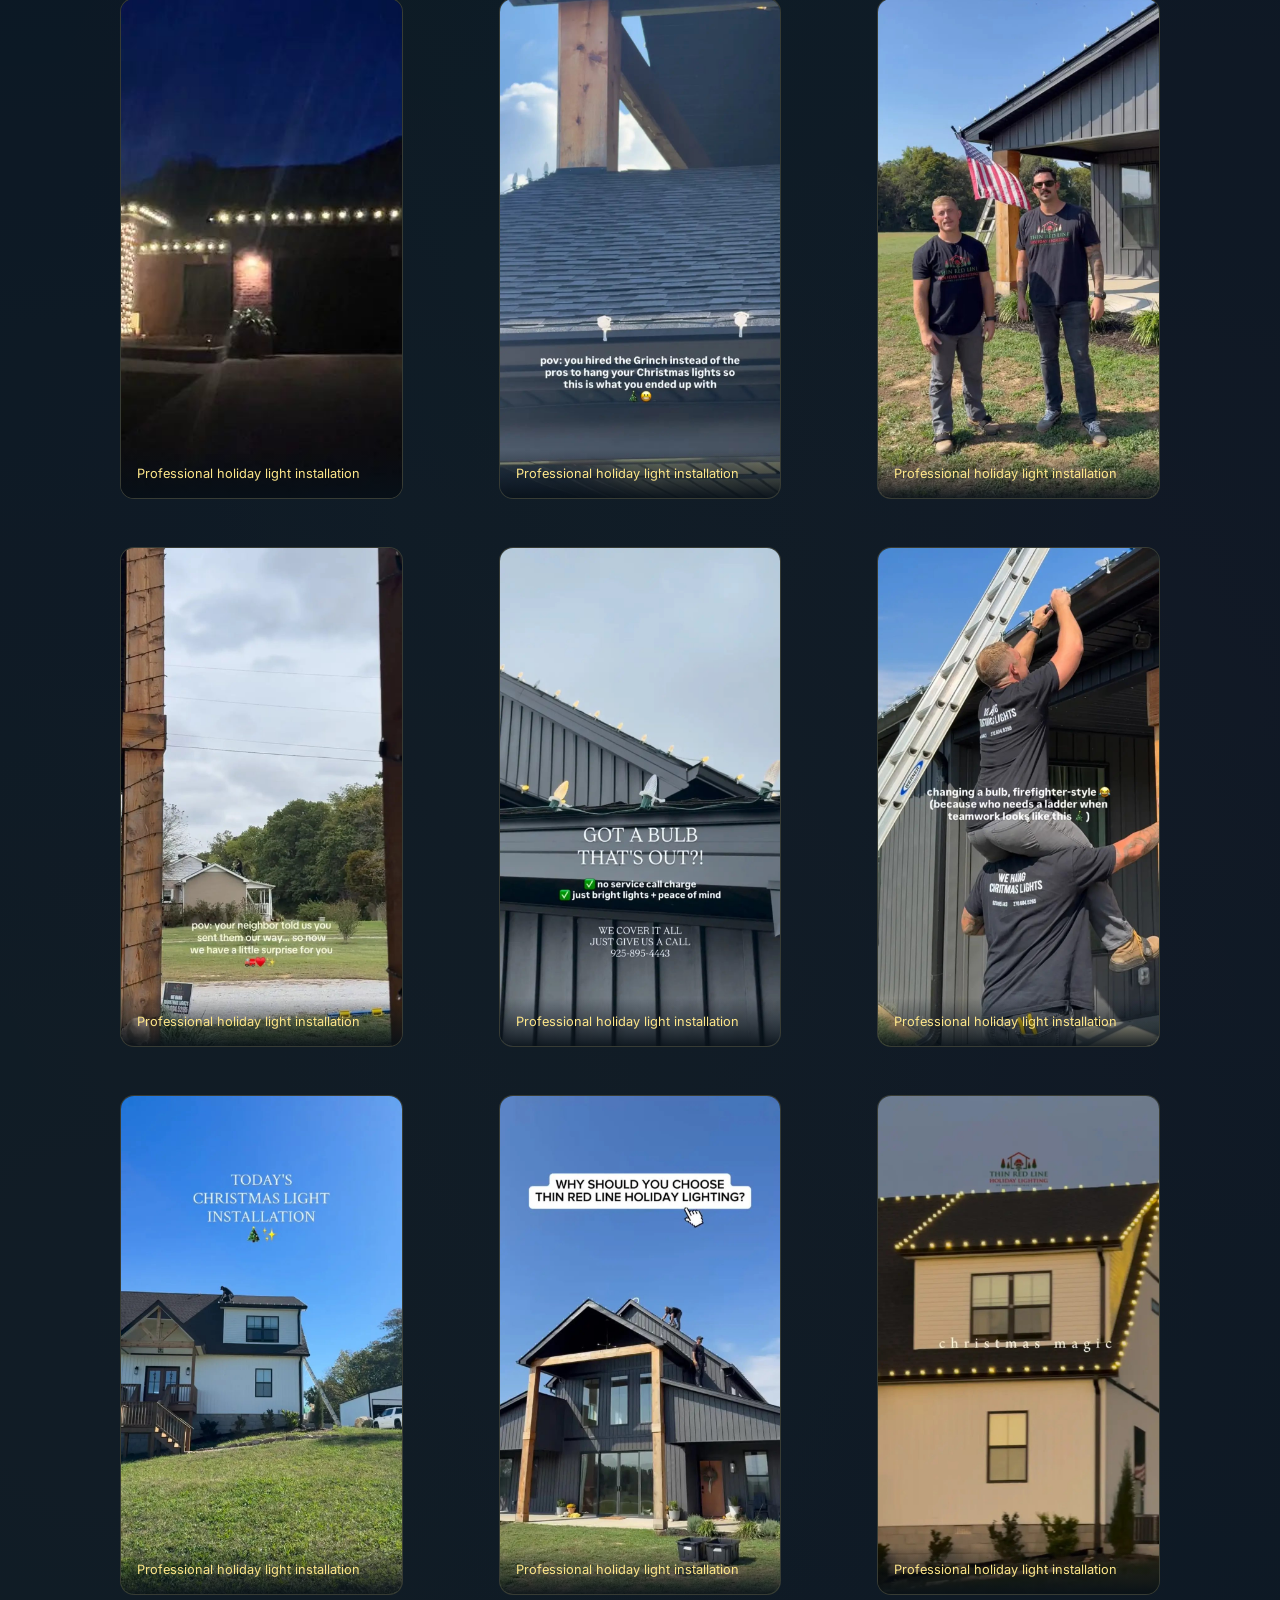
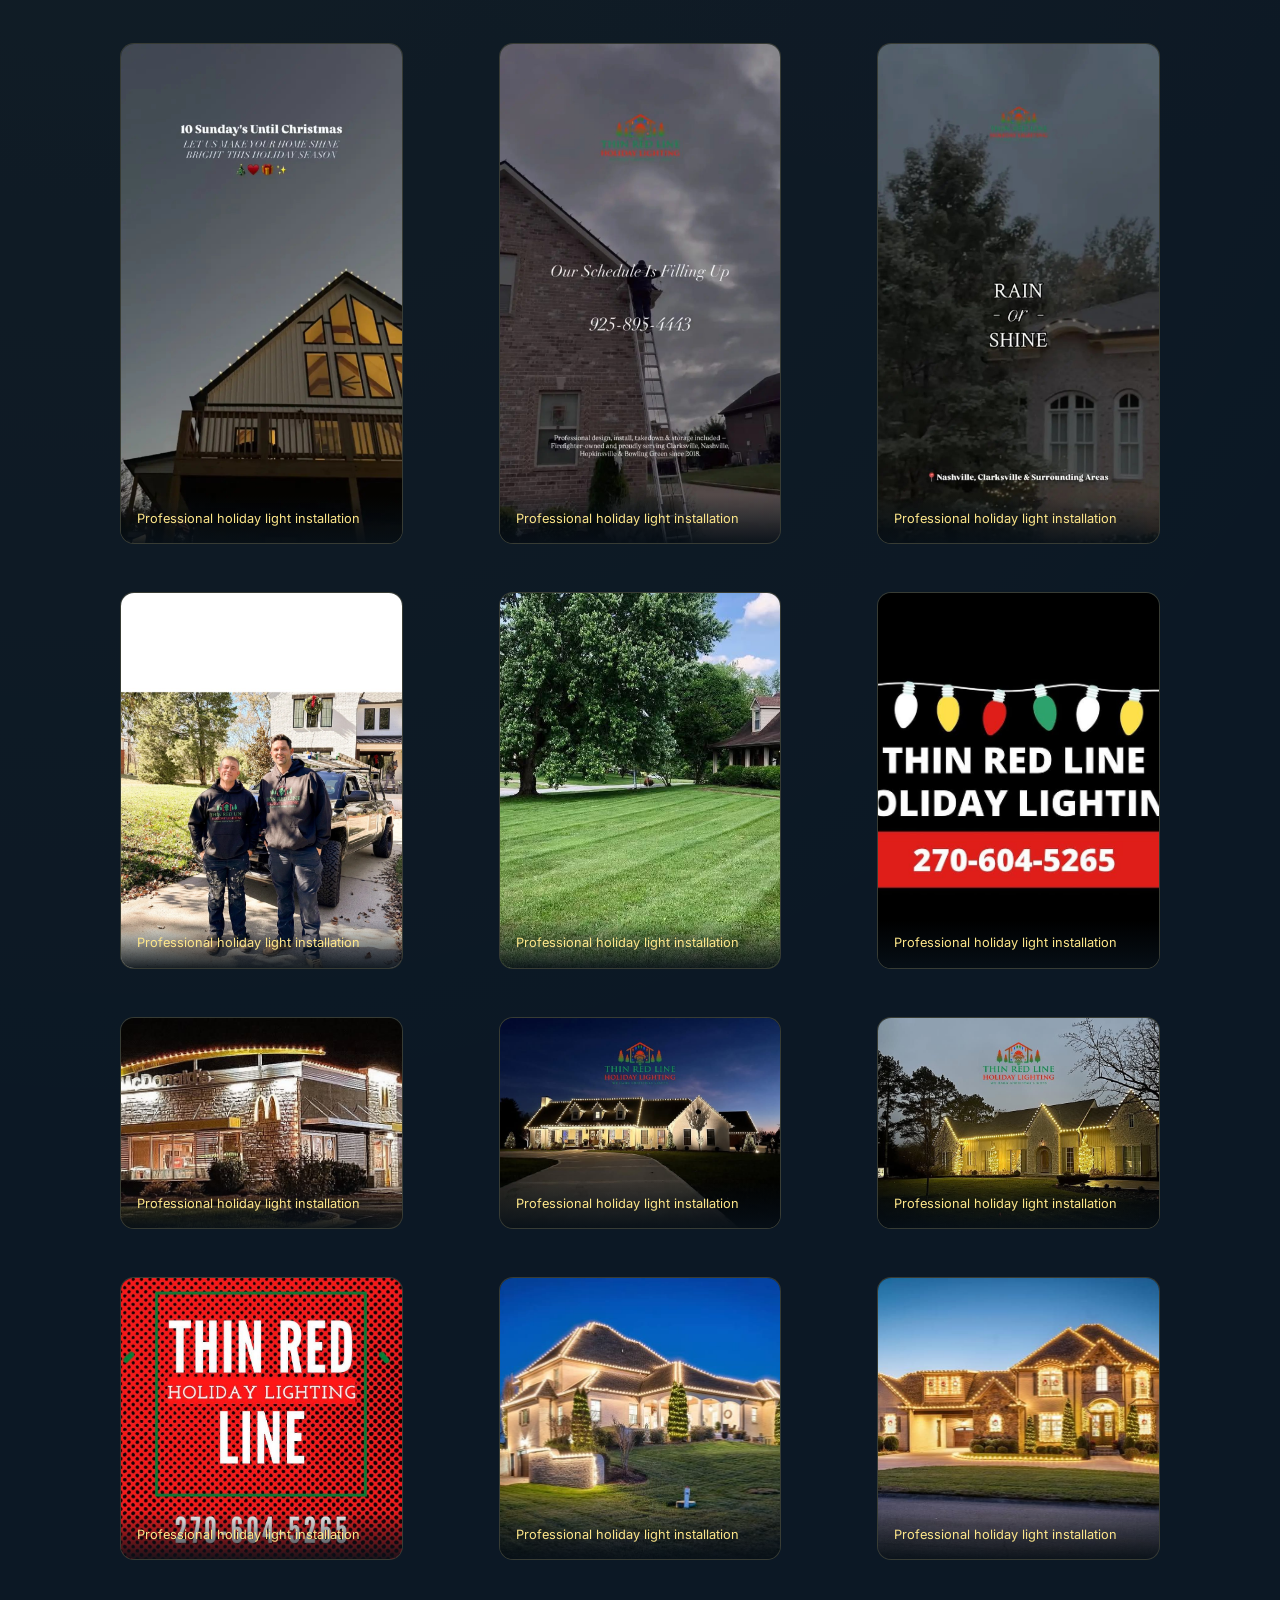
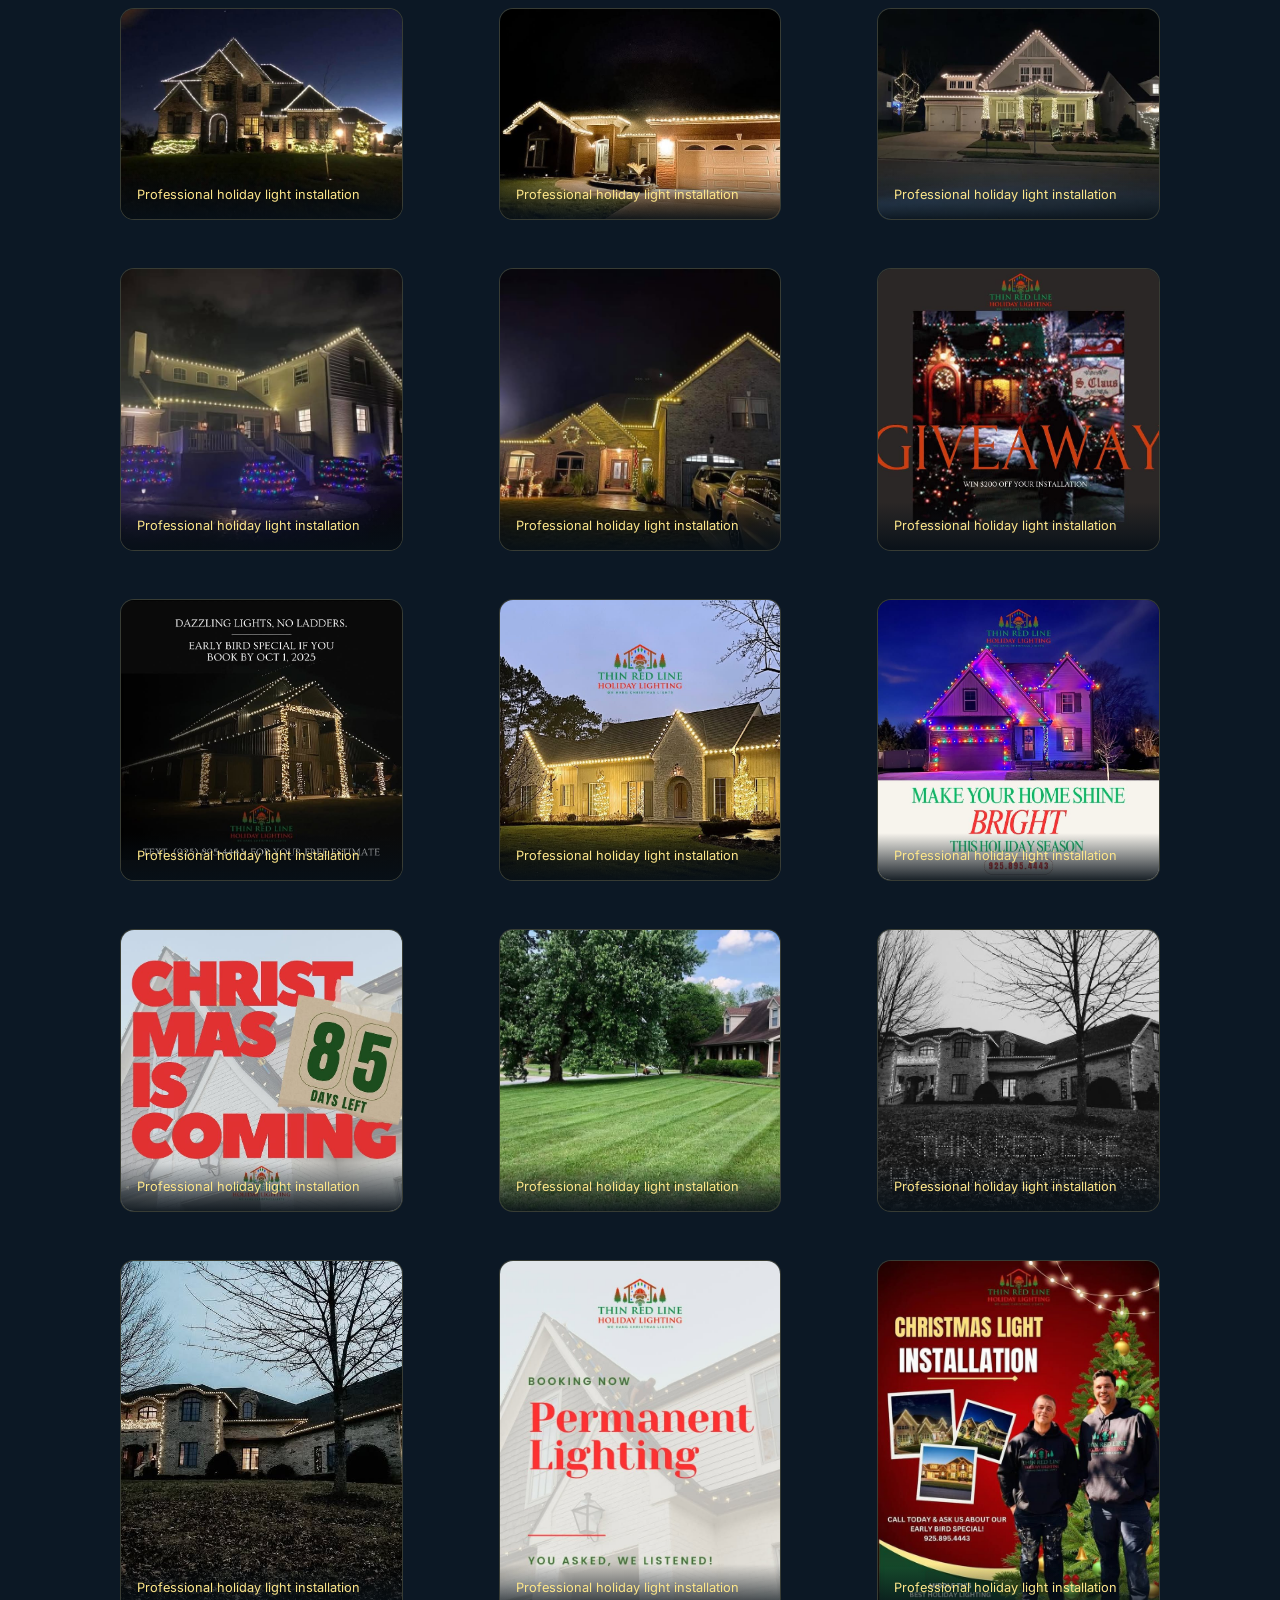
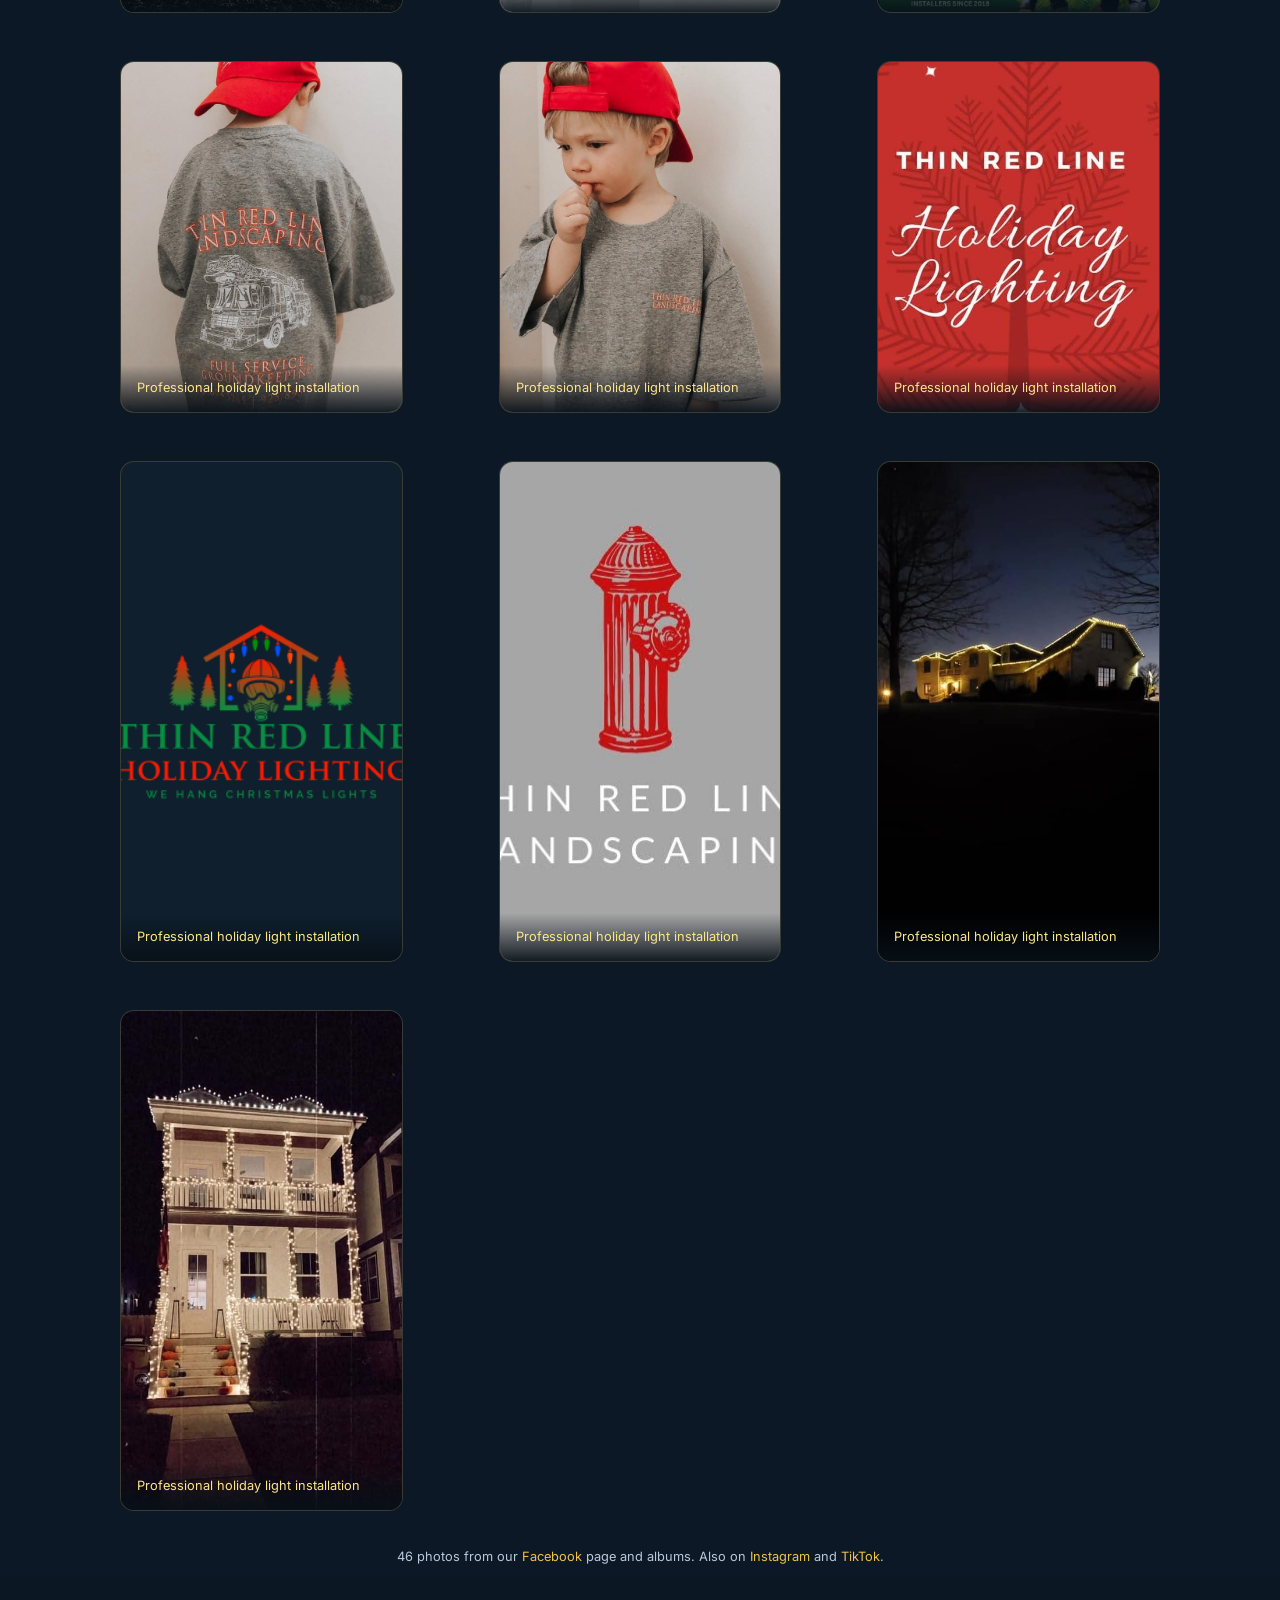
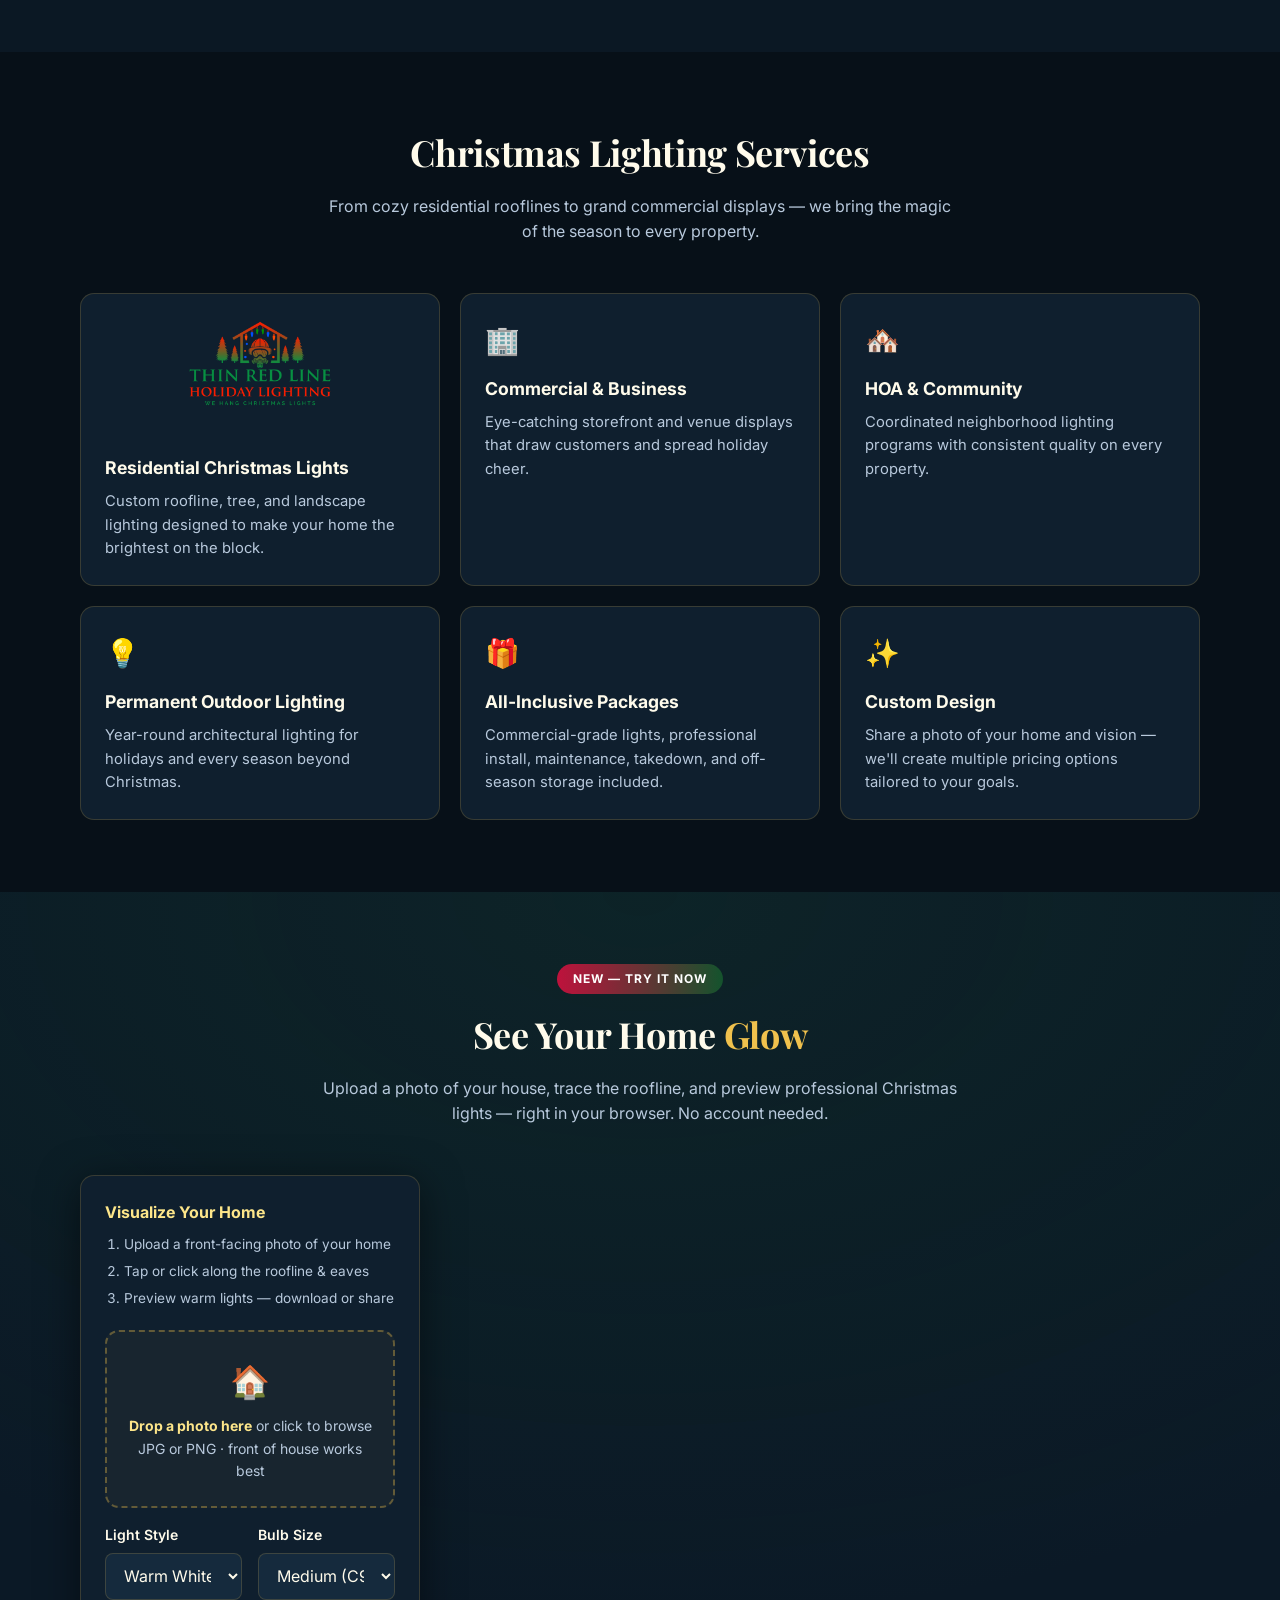
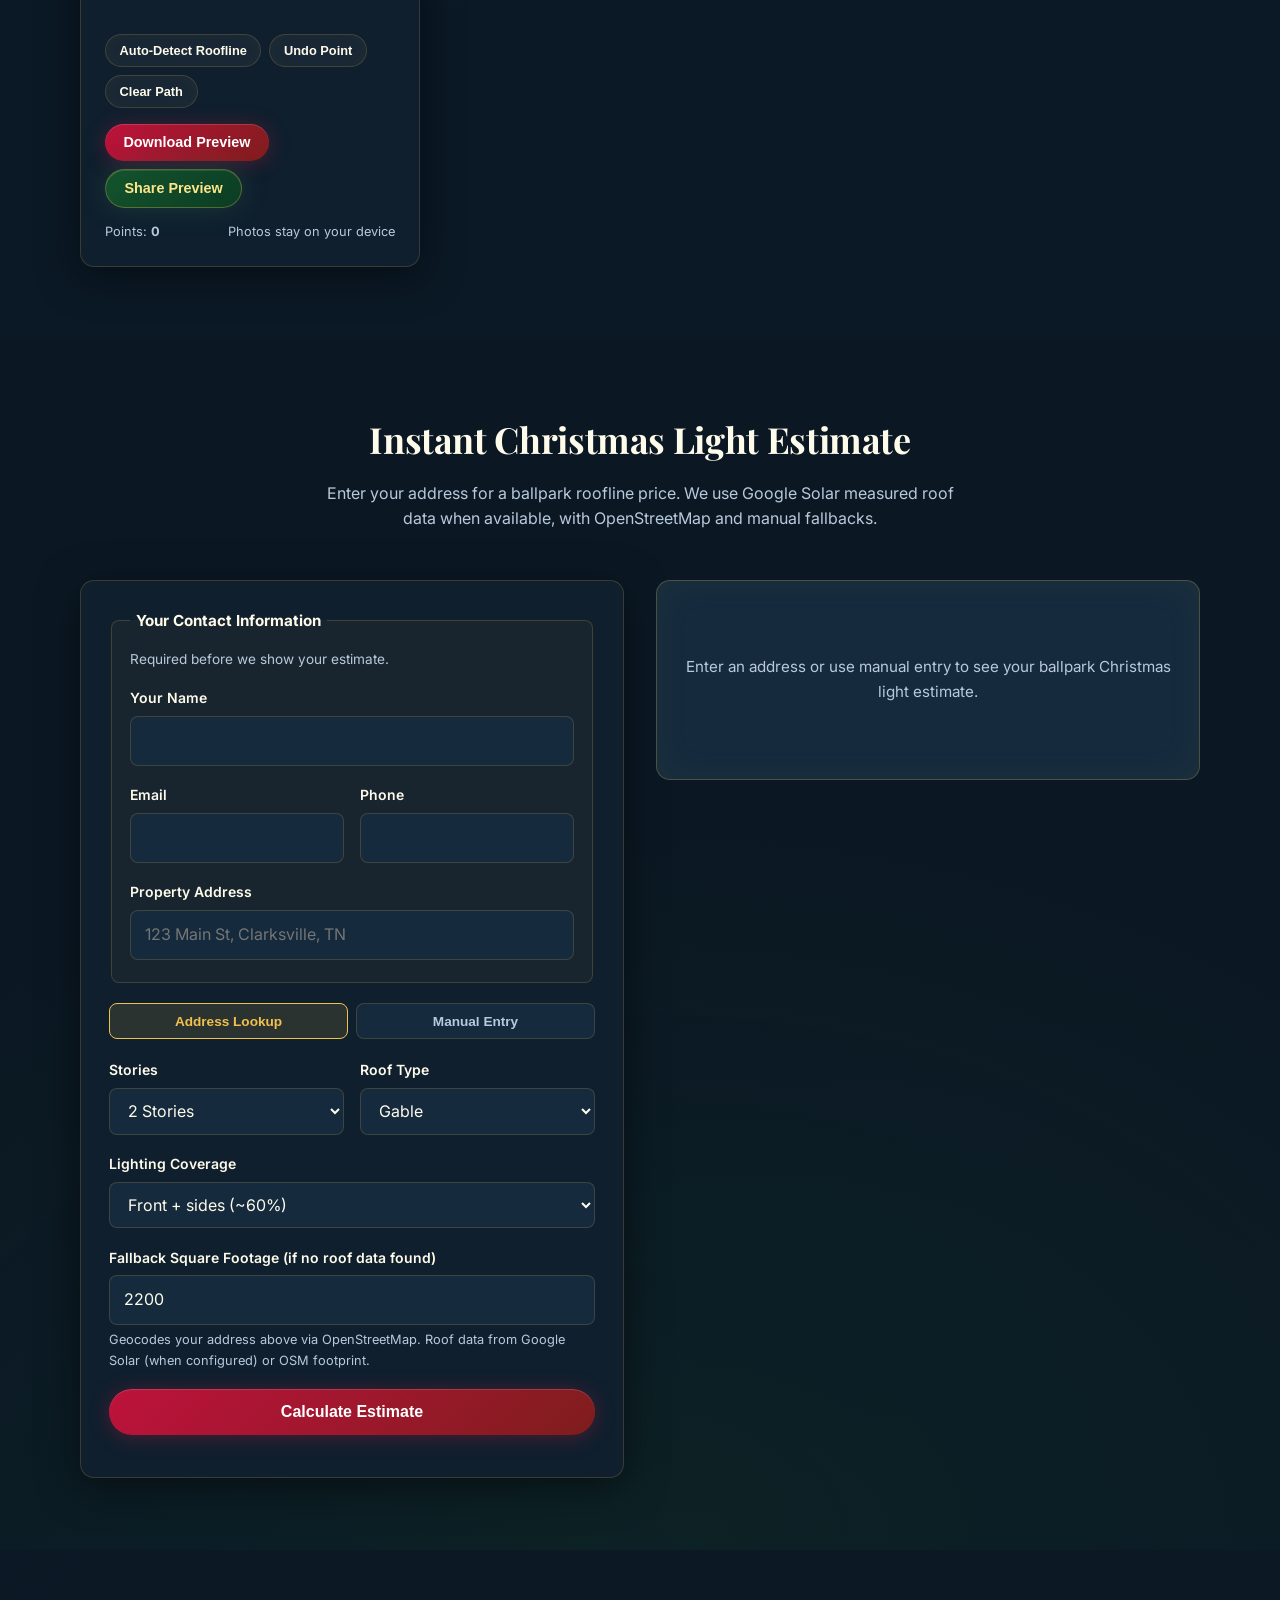
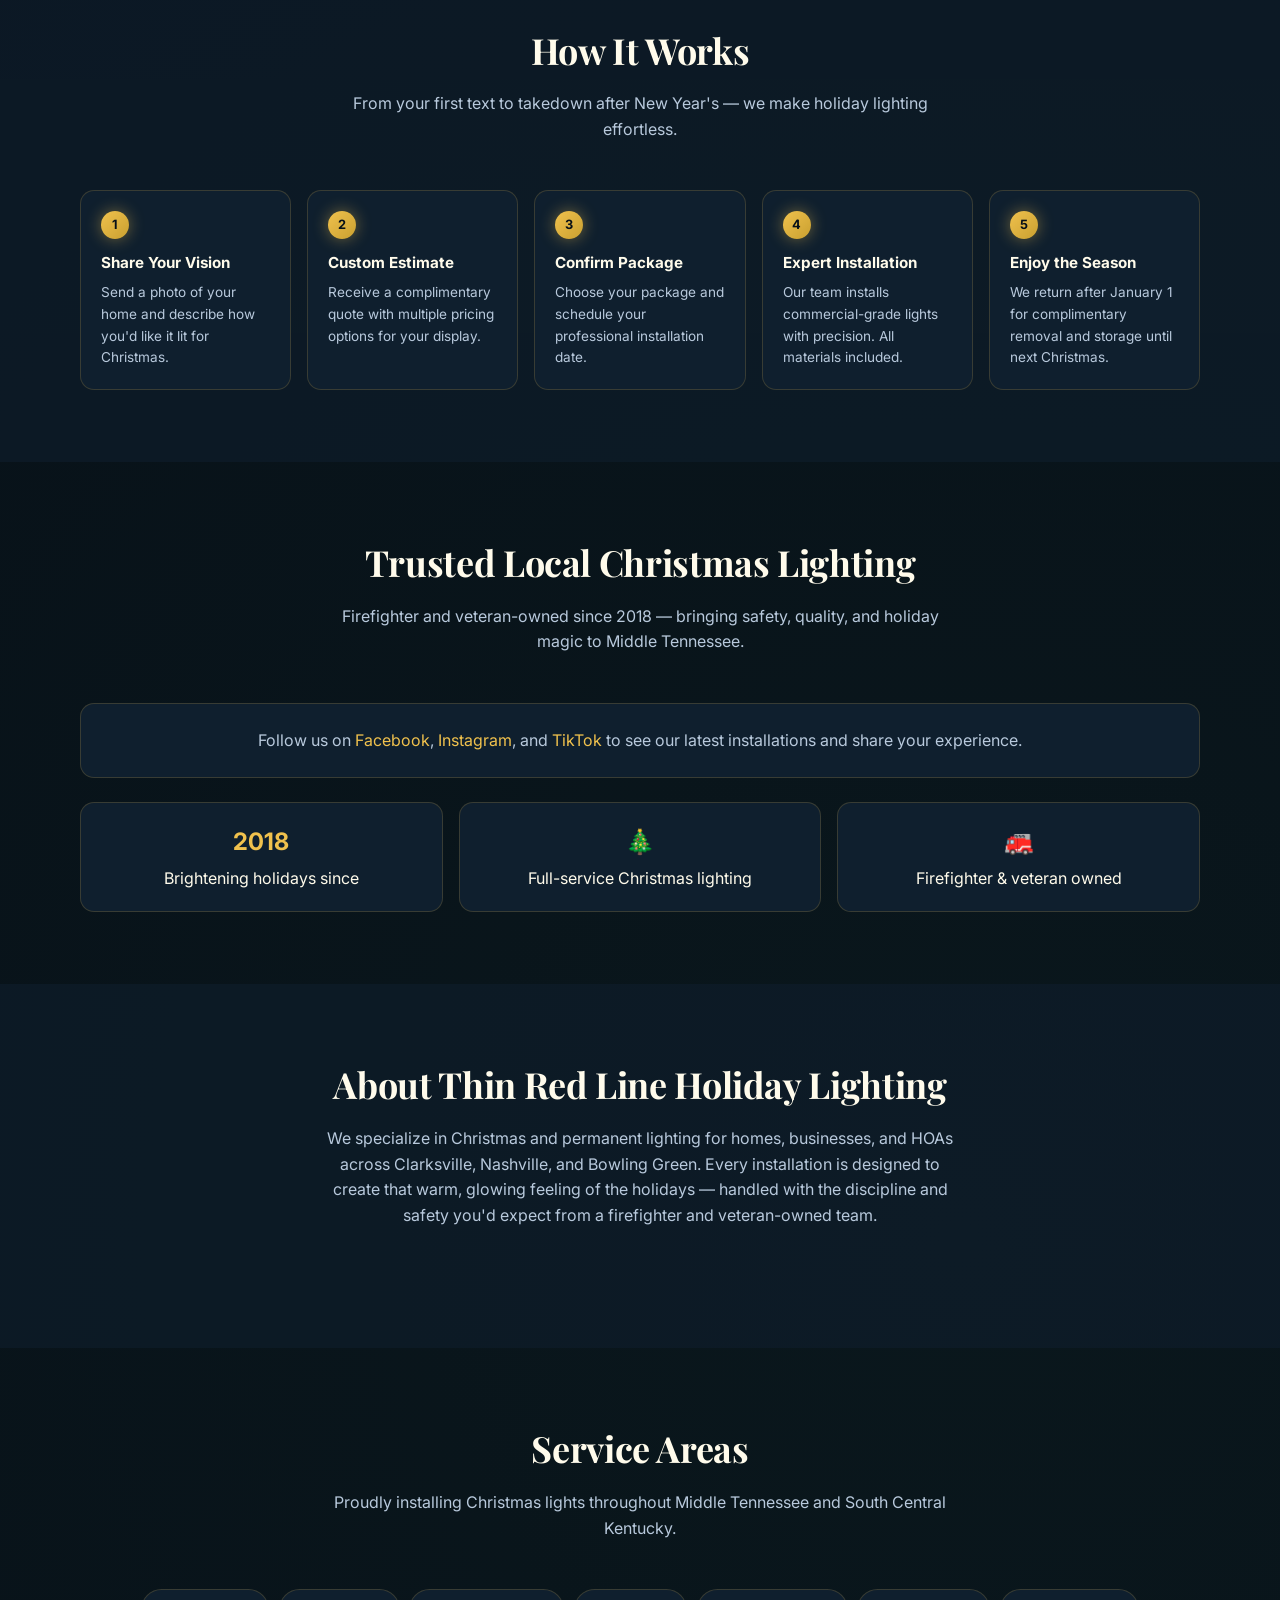
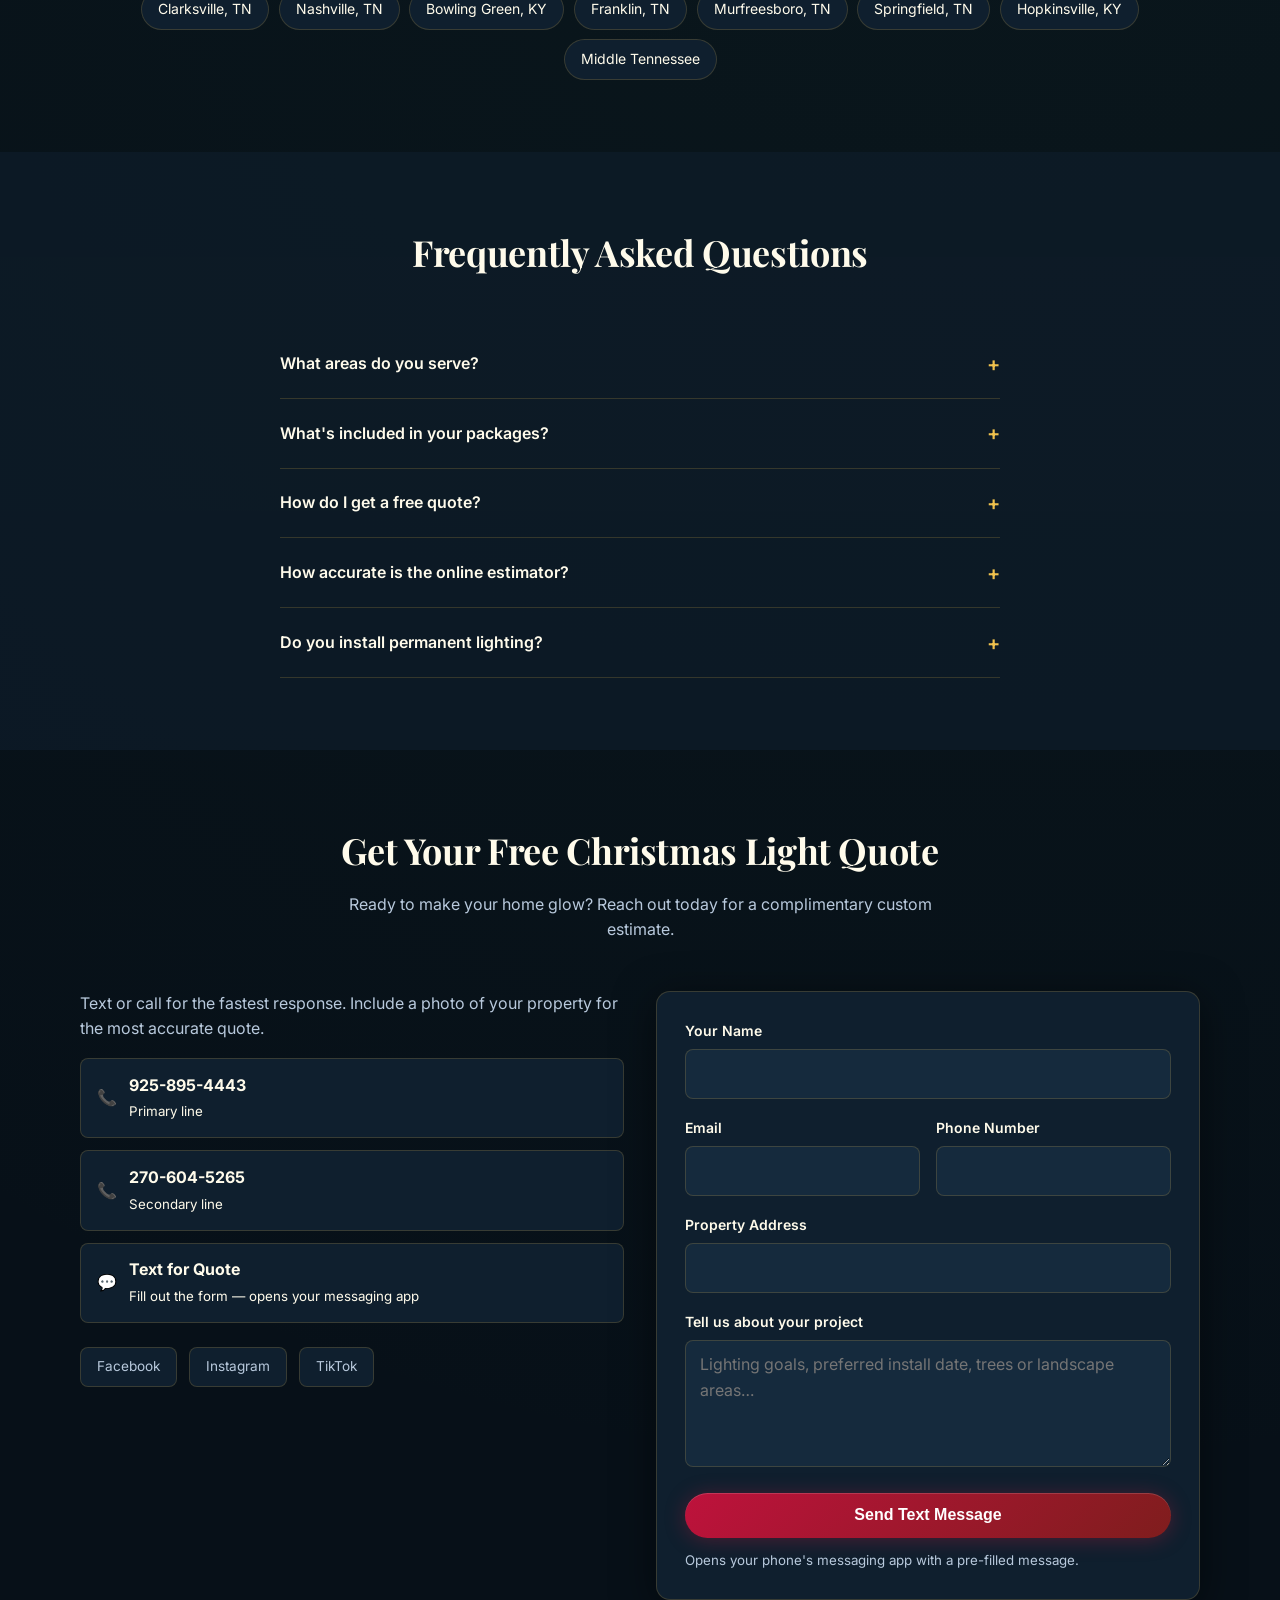
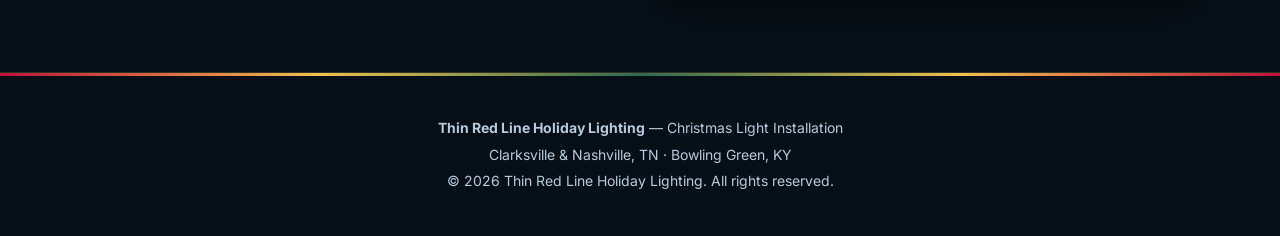
==== commit ad38b136: "Expand Facebook gallery and route quotes through lead capture. Add 46-photo installation gallery fro" ====
--- a/index.html
+++ b/index.html
@@ -27,7 +27,7 @@
   <meta name="twitter:image" content="https://thinredlineholidaylighting.com/images/og-image.jpg">
   <meta name="twitter:image:alt" content="Professionally installed Christmas lights on a home">
 
-  <link rel="icon" href="/images/logo.png" type="image/png">
+  <link rel="icon" href="/images/favicon.png" type="image/png">
   <link rel="apple-touch-icon" href="/images/logo.png">
 
   <!-- Performance -->
@@ -35,7 +35,7 @@
   <link rel="preconnect" href="https://fonts.gstatic.com" crossorigin>
   <link href="https://fonts.googleapis.com/css2?family=Inter:wght@400;500;600;700&family=Mountains+of+Christmas:wght@400;700&family=Playfair+Display:wght@600;700&display=swap" rel="stylesheet">
 
-  <link rel="stylesheet" href="/css/styles.css?v=4">
+  <link rel="stylesheet" href="/css/styles.css?v=5">
 
   <script type="application/ld+json">
   {
@@ -166,7 +166,7 @@
           <div class="hero-actions">
             <a href="#visualize" class="btn btn-primary btn-lg">See Your Home Glow</a>
             <a href="#estimator" class="btn btn-glow btn-lg">Instant Estimate</a>
-            <a href="tel:+19258954443" class="btn btn-outline btn-lg">Text or Call</a>
+            <a href="#contact" class="btn btn-outline btn-lg">Get Free Quote</a>
           </div>
           <div class="hero-trust">
             <span>✓ Free personalized quotes</span>
@@ -185,8 +185,8 @@
           <aside class="hero-card">
             <h2>Ready to Light Up Your Holidays?</h2>
             <p>Text or call for a complimentary custom design estimate — include a photo of your home for the most accurate quote.</p>
-            <a href="sms:+19258954443" class="btn btn-primary" style="width:100%;margin-bottom:0.5rem;">Text 925-895-4443</a>
-            <a href="sms:+12706045265" class="btn btn-outline" style="width:100%;">Text 270-604-5265</a>
+            <a href="#contact" class="btn btn-primary" style="width:100%;margin-bottom:0.5rem;">Get Your Free Quote</a>
+            <a href="tel:+19258954443" class="btn btn-outline" style="width:100%;">Call 925-895-4443</a>
           </aside>
         </div>
       </div>
@@ -198,26 +198,198 @@
           <h2>Our Christmas Light Installations</h2>
           <p>See the warm, professional displays we create for homes across Middle Tennessee and Bowling Green.</p>
         </header>
-        <div class="gallery-grid">
+        <div class="gallery-grid gallery-grid-large">
           <figure class="gallery-item gallery-item-featured">
-            <img src="/images/hero-installation.jpg" alt="Christmas lights on a residential home roofline and landscaping" loading="lazy" width="1200" height="686">
-            <figcaption>Residential roofline & landscape lighting</figcaption>
+            <img src="/images/hero-installation.jpg" alt="Professionally installed Christmas lights illuminating a home at night" loading="lazy" width="1200" height="686">
+            <figcaption>Professional holiday light installation</figcaption>
+          </figure>
+          <figure class="gallery-item">
+            <img src="/images/gallery-fb-560063888_18169173430369042_3958593064533549539_n.jpg" alt="Christmas light installation by Thin Red Line Holiday Lighting" loading="lazy" width="1280" height="605">
+            <figcaption>Professional holiday light installation</figcaption>
+          </figure>
+          <figure class="gallery-item">
+            <img src="/images/gallery-fb-570987518_10235070474695582_5482894302698882057_n.jpg" alt="Christmas light installation by Thin Red Line Holiday Lighting" loading="lazy" width="1280" height="640">
+            <figcaption>Professional holiday light installation</figcaption>
+          </figure>
+          <figure class="gallery-item">
+            <img src="/images/gallery-fb-573067730_10235070474575579_5453432516247924934_n.jpg" alt="Christmas light installation by Thin Red Line Holiday Lighting" loading="lazy" width="1280" height="640">
+            <figcaption>Professional holiday light installation</figcaption>
+          </figure>
+          <figure class="gallery-item">
+            <img src="/images/gallery-fb-559105766_1217891997042497_1977334395843464748_n.jpg" alt="Christmas light installation by Thin Red Line Holiday Lighting" loading="lazy" width="901" height="1600">
+            <figcaption>Professional holiday light installation</figcaption>
+          </figure>
+          <figure class="gallery-item">
+            <img src="/images/gallery-fb-559434213_682631634874505_5953256364202951616_n.jpg" alt="Christmas light installation by Thin Red Line Holiday Lighting" loading="lazy" width="901" height="1600">
+            <figcaption>Professional holiday light installation</figcaption>
+          </figure>
+          <figure class="gallery-item">
+            <img src="/images/gallery-fb-559741720_1068561942018600_4545208277008856314_n.jpg" alt="Christmas light installation by Thin Red Line Holiday Lighting" loading="lazy" width="901" height="1600">
+            <figcaption>Professional holiday light installation</figcaption>
+          </figure>
+          <figure class="gallery-item">
+            <img src="/images/gallery-fb-561142015_1874501296435037_8763679982874429525_n.jpg" alt="Christmas light installation by Thin Red Line Holiday Lighting" loading="lazy" width="901" height="1600">
+            <figcaption>Professional holiday light installation</figcaption>
+          </figure>
+          <figure class="gallery-item">
+            <img src="/images/gallery-fb-562602528_1206527518031379_4158406746681138705_n.jpg" alt="Christmas light installation by Thin Red Line Holiday Lighting" loading="lazy" width="901" height="1600">
+            <figcaption>Professional holiday light installation</figcaption>
+          </figure>
+          <figure class="gallery-item">
+            <img src="/images/gallery-fb-564162935_1804676513742677_6689217480086194619_n.jpg" alt="Christmas light installation by Thin Red Line Holiday Lighting" loading="lazy" width="901" height="1600">
+            <figcaption>Professional holiday light installation</figcaption>
+          </figure>
+          <figure class="gallery-item">
+            <img src="/images/gallery-fb-564203016_815688048064419_3428957368463047630_n.jpg" alt="Christmas light installation by Thin Red Line Holiday Lighting" loading="lazy" width="901" height="1600">
+            <figcaption>Professional holiday light installation</figcaption>
+          </figure>
+          <figure class="gallery-item">
+            <img src="/images/gallery-fb-565235687_2002301183856300_188378024943102159_n.jpg" alt="Christmas light installation by Thin Red Line Holiday Lighting" loading="lazy" width="901" height="1600">
+            <figcaption>Professional holiday light installation</figcaption>
+          </figure>
+          <figure class="gallery-item">
+            <img src="/images/gallery-fb-565611160_2912511922472046_2223074701709759241_n.jpg" alt="Christmas light installation by Thin Red Line Holiday Lighting" loading="lazy" width="901" height="1600">
+            <figcaption>Professional holiday light installation</figcaption>
+          </figure>
+          <figure class="gallery-item">
+            <img src="/images/gallery-fb-572111409_1445293790563921_1382531356266268478_n.jpg" alt="Christmas light installation by Thin Red Line Holiday Lighting" loading="lazy" width="901" height="1600">
+            <figcaption>Professional holiday light installation</figcaption>
+          </figure>
+          <figure class="gallery-item">
+            <img src="/images/gallery-fb-572928530_1315200389810531_114269154459288208_n.jpg" alt="Christmas light installation by Thin Red Line Holiday Lighting" loading="lazy" width="901" height="1600">
+            <figcaption>Professional holiday light installation</figcaption>
+          </figure>
+          <figure class="gallery-item">
+            <img src="/images/about-team.jpg" alt="Thin Red Line Holiday Lighting team member with Christmas light installation" loading="lazy" width="899" height="1200">
+            <figcaption>Professional holiday light installation</figcaption>
+          </figure>
+          <figure class="gallery-item">
+            <img src="/images/gallery-fb-124883317_2816601025332287_962411608547062022_n.jpg" alt="Christmas light installation by Thin Red Line Holiday Lighting" loading="lazy" width="843" height="632">
+            <figcaption>Professional holiday light installation</figcaption>
+          </figure>
+          <figure class="gallery-item">
+            <img src="/images/gallery-fb-124975245_2816604795331910_6357296869968877627_n.jpg" alt="Christmas light installation by Thin Red Line Holiday Lighting" loading="lazy" width="843" height="843">
+            <figcaption>Professional holiday light installation</figcaption>
+          </figure>
+          <figure class="gallery-item">
+            <img src="/images/gallery-fb-251350855_3086057091720011_4044245335006806673_n.jpg" alt="Christmas light installation by Thin Red Line Holiday Lighting" loading="lazy" width="843" height="456">
+            <figcaption>Professional holiday light installation</figcaption>
+          </figure>
+          <figure class="gallery-item">
+            <img src="/images/gallery-fb-467738829_18137404246369042_4258214069457126605_n.jpg" alt="Christmas light installation by Thin Red Line Holiday Lighting" loading="lazy" width="843" height="632">
+            <figcaption>Professional holiday light installation</figcaption>
+          </figure>
+          <figure class="gallery-item">
+            <img src="/images/gallery-fb-468016926_18137404255369042_1501537630793218062_n.jpg" alt="Christmas light installation by Thin Red Line Holiday Lighting" loading="lazy" width="843" height="632">
+            <figcaption>Professional holiday light installation</figcaption>
+          </figure>
+          <figure class="gallery-item">
+            <img src="/images/gallery-fb-472169578_3967281390264239_4108764548732557515_n.jpg" alt="Christmas light installation by Thin Red Line Holiday Lighting" loading="lazy" width="843" height="843">
+            <figcaption>Professional holiday light installation</figcaption>
+          </figure>
+          <figure class="gallery-item">
+            <img src="/images/gallery-fb-472195658_3967280670264311_2433701853052888900_n.jpg" alt="Christmas light installation by Thin Red Line Holiday Lighting" loading="lazy" width="843" height="562">
+            <figcaption>Professional holiday light installation</figcaption>
+          </figure>
+          <figure class="gallery-item">
+            <img src="/images/gallery-fb-472270458_3967280503597661_7799726708810886061_n.jpg" alt="Christmas light installation by Thin Red Line Holiday Lighting" loading="lazy" width="843" height="562">
+            <figcaption>Professional holiday light installation</figcaption>
+          </figure>
+          <figure class="gallery-item">
+            <img src="/images/gallery-fb-473080880_3974233529569025_3552214815661703005_n.jpg" alt="Christmas light installation by Thin Red Line Holiday Lighting" loading="lazy" width="843" height="632">
+            <figcaption>Professional holiday light installation</figcaption>
+          </figure>
+          <figure class="gallery-item">
+            <img src="/images/gallery-fb-473373094_3976934842632227_10263338621590626_n.jpg" alt="Christmas light installation by Thin Red Line Holiday Lighting" loading="lazy" width="843" height="557">
+            <figcaption>Professional holiday light installation</figcaption>
+          </figure>
+          <figure class="gallery-item">
+            <img src="/images/gallery-fb-473523418_3974233546235690_6438910414203011798_n.jpg" alt="Christmas light installation by Thin Red Line Holiday Lighting" loading="lazy" width="843" height="632">
+            <figcaption>Professional holiday light installation</figcaption>
+          </figure>
+          <figure class="gallery-item">
+            <img src="/images/gallery-fb-473548893_3974233262902385_2876117662705915146_n.jpg" alt="Christmas light installation by Thin Red Line Holiday Lighting" loading="lazy" width="843" height="632">
+            <figcaption>Professional holiday light installation</figcaption>
+          </figure>
+          <figure class="gallery-item">
+            <img src="/images/gallery-fb-473590795_3974233549569023_3352018847443041625_n.jpg" alt="Christmas light installation by Thin Red Line Holiday Lighting" loading="lazy" width="843" height="632">
+            <figcaption>Professional holiday light installation</figcaption>
+          </figure>
+          <figure class="gallery-item">
+            <img src="/images/gallery-fb-487885154_1282252416763379_111402789790736545_n.jpg" alt="Christmas light installation by Thin Red Line Holiday Lighting" loading="lazy" width="843" height="843">
+            <figcaption>Professional holiday light installation</figcaption>
+          </figure>
+          <figure class="gallery-item">
+            <img src="/images/gallery-fb-541645649_18165011800369042_1570608200259517093_n.jpg" alt="Christmas light installation by Thin Red Line Holiday Lighting" loading="lazy" width="843" height="843">
+            <figcaption>Professional holiday light installation</figcaption>
+          </figure>
+          <figure class="gallery-item">
+            <img src="/images/gallery-fb-543399481_18165326674369042_3915719390357721866_n.jpg" alt="Christmas light installation by Thin Red Line Holiday Lighting" loading="lazy" width="843" height="843">
+            <figcaption>Professional holiday light installation</figcaption>
+          </figure>
+          <figure class="gallery-item">
+            <img src="/images/gallery-fb-545393045_18166046788369042_8041144378745224365_n.jpg" alt="Christmas light installation by Thin Red Line Holiday Lighting" loading="lazy" width="843" height="843">
+            <figcaption>Professional holiday light installation</figcaption>
+          </figure>
+          <figure class="gallery-item">
+            <img src="/images/gallery-fb-557976615_18168423592369042_3324068221370354194_n.jpg" alt="Christmas light installation by Thin Red Line Holiday Lighting" loading="lazy" width="843" height="843">
+            <figcaption>Professional holiday light installation</figcaption>
+          </figure>
+          <figure class="gallery-item">
+            <img src="/images/gallery-fb-61132227_2341712829487778_3732992197075664896_n.jpg" alt="Christmas light installation by Thin Red Line Holiday Lighting" loading="lazy" width="843" height="632">
+            <figcaption>Professional holiday light installation</figcaption>
+          </figure>
+          <figure class="gallery-item">
+            <img src="/images/gallery-fb-74234800_2477937292531997_1801768716594053120_n.jpg" alt="Christmas light installation by Thin Red Line Holiday Lighting" loading="lazy" width="843" height="632">
+            <figcaption>Professional holiday light installation</figcaption>
+          </figure>
+          <figure class="gallery-item">
+            <img src="/images/gallery-fb-74468118_2477937345865325_7474102625370112000_n.jpg" alt="Christmas light installation by Thin Red Line Holiday Lighting" loading="lazy" width="843" height="633">
+            <figcaption>Professional holiday light installation</figcaption>
+          </figure>
+          <figure class="gallery-item">
+            <img src="/images/gallery-fb-476016541_18144878287369042_4914747138294419405_n.jpg" alt="Christmas light installation by Thin Red Line Holiday Lighting" loading="lazy" width="720" height="900">
+            <figcaption>Professional holiday light installation</figcaption>
+          </figure>
+          <figure class="gallery-item">
+            <img src="/images/gallery-fb-491815291_1296216635366957_2731226368873866330_n.jpg" alt="Christmas light installation by Thin Red Line Holiday Lighting" loading="lazy" width="720" height="900">
+            <figcaption>Professional holiday light installation</figcaption>
+          </figure>
+          <figure class="gallery-item">
+            <img src="/images/gallery-fb-54434321_2299934290332299_9012813485666467840_n.jpg" alt="Christmas light installation by Thin Red Line Holiday Lighting" loading="lazy" width="720" height="899">
+            <figcaption>Professional holiday light installation</figcaption>
+          </figure>
+          <figure class="gallery-item">
+            <img src="/images/gallery-fb-54730706_2299934316998963_8518507761154129920_n.jpg" alt="Christmas light installation by Thin Red Line Holiday Lighting" loading="lazy" width="720" height="899">
+            <figcaption>Professional holiday light installation</figcaption>
+          </figure>
+          <figure class="gallery-item">
+            <img src="/images/gallery-fb-74613724_2477945125864547_3409052144270049280_n.jpg" alt="Christmas light installation by Thin Red Line Holiday Lighting" loading="lazy" width="671" height="671">
+            <figcaption>Professional holiday light installation</figcaption>
           </figure>
           <figure class="gallery-item">
             <img src="/images/gallery-residential.jpg" alt="Holiday light display on a Clarksville area home" loading="lazy" width="600" height="400">
-            <figcaption>Custom holiday display</figcaption>
-          </figure>
-          <figure class="gallery-item">
-            <img src="/images/about-team.jpg" alt="Thin Red Line Holiday Lighting team member with Christmas light installation" loading="lazy" width="800" height="1067">
-            <figcaption>Our installation team at work</figcaption>
+            <figcaption>Professional holiday light installation</figcaption>
+          </figure>
+          <figure class="gallery-item">
+            <img src="/images/gallery-fb-53192484_2285384625120599_7331596525316866048_n.jpg" alt="Christmas light installation by Thin Red Line Holiday Lighting" loading="lazy" width="500" height="500">
+            <figcaption>Professional holiday light installation</figcaption>
+          </figure>
+          <figure class="gallery-item">
+            <img src="/images/gallery-fb-473160299_3974233416235703_9142479439300621782_n.jpg" alt="Christmas light installation by Thin Red Line Holiday Lighting" loading="lazy" width="480" height="853">
+            <figcaption>Professional holiday light installation</figcaption>
+          </figure>
+          <figure class="gallery-item">
+            <img src="/images/gallery-fb-473602876_3974233449569033_3732097898391974669_n.jpg" alt="Christmas light installation by Thin Red Line Holiday Lighting" loading="lazy" width="480" height="853">
+            <figcaption>Professional holiday light installation</figcaption>
           </figure>
         </div>
         <p class="gallery-attribution">
-          Photos from <a href="https://thinredlineholidaylighting.com/" rel="noopener noreferrer" target="_blank">thinredlineholidaylighting.com</a>.
-          Follow us on
-          <a href="https://www.instagram.com/thinredlineholidaylighting/" rel="noopener noreferrer" target="_blank">Instagram</a>,
-          <a href="https://www.facebook.com/2280588978933497" rel="noopener noreferrer" target="_blank">Facebook</a>, and
-          <a href="https://www.tiktok.com/@thinredlineholidaylights" rel="noopener noreferrer" target="_blank">TikTok</a> for more.
+          46 photos from our
+          <a href="https://www.facebook.com/2280588978933497" rel="noopener noreferrer" target="_blank">Facebook</a>
+          page and albums. Also on
+          <a href="https://www.instagram.com/thinredlineholidaylighting/" rel="noopener noreferrer" target="_blank">Instagram</a> and
+          <a href="https://www.tiktok.com/@thinredlineholidaylights" rel="noopener noreferrer" target="_blank">TikTok</a>.
         </p>
       </div>
     </section>
@@ -352,6 +524,10 @@
                   <input type="tel" id="lead-phone" name="leadPhone" required autocomplete="tel" inputmode="tel">
                 </div>
               </div>
+              <div class="form-group">
+                <label for="lead-address">Property Address</label>
+                <input type="text" id="lead-address" name="leadAddress" placeholder="123 Main St, Clarksville, TN" required autocomplete="street-address">
+              </div>
             </fieldset>
 
             <div class="tabs" role="tablist">
@@ -361,11 +537,6 @@
 
             <div id="panel-address">
               <form id="estimator-address-form">
-                <div class="form-group">
-                  <label for="address">Property Address</label>
-                  <input type="text" id="address" name="address" placeholder="123 Main St, Clarksville, TN" required autocomplete="street-address">
-                  <small>Geocodes via OpenStreetMap — US addresses. Roof data from Google Solar (when configured) or OSM footprint.</small>
-                </div>
                 <div class="form-row two-col">
                   <div class="form-group">
                     <label for="stories">Stories</label>
@@ -396,6 +567,7 @@
                 <div class="form-group">
                   <label for="fallbackSqFt">Fallback Square Footage (if no roof data found)</label>
                   <input type="number" id="fallbackSqFt" name="fallbackSqFt" value="2200" min="400" step="100">
+                  <small>Geocodes your address above via OpenStreetMap. Roof data from Google Solar (when configured) or OSM footprint.</small>
                 </div>
                 <button type="submit" class="btn btn-primary btn-lg" style="width:100%;">Calculate Estimate</button>
               </form>
@@ -403,10 +575,6 @@
 
             <div id="panel-manual" hidden>
               <form id="estimator-manual-form">
-                <div class="form-group">
-                  <label for="manual-address">Property Address</label>
-                  <input type="text" id="manual-address" name="address" placeholder="123 Main St, Clarksville, TN" required autocomplete="street-address">
-                </div>
                 <div class="form-group">
                   <label for="sqFt">Home Square Footage</label>
                   <input type="number" id="sqFt" name="sqFt" placeholder="2200" min="400" step="50" required>
@@ -600,9 +768,9 @@
                 <span aria-hidden="true">📞</span>
                 <span><strong>270-604-5265</strong><br><small>Secondary line</small></span>
               </a>
-              <a href="sms:+19258954443" class="contact-method">
+              <a href="#contact-form" class="contact-method">
                 <span aria-hidden="true">💬</span>
-                <span><strong>Text for Quote</strong><br><small>Fastest way to get started</small></span>
+                <span><strong>Text for Quote</strong><br><small>Fill out the form — opens your messaging app</small></span>
               </a>
             </div>
             <div class="social-links">
@@ -651,10 +819,10 @@
     </div>
   </footer>
 
-  <script src="/js/config.js?v=4"></script>
-  <script src="/js/lead-capture.js?v=4"></script>
-  <script src="/js/estimator.js?v=4"></script>
-  <script src="/js/visualize.js?v=4"></script>
-  <script src="/js/main.js?v=4"></script>
+  <script src="/js/config.js?v=5"></script>
+  <script src="/js/lead-capture.js?v=5"></script>
+  <script src="/js/estimator.js?v=5"></script>
+  <script src="/js/visualize.js?v=5"></script>
+  <script src="/js/main.js?v=5"></script>
 </body>
 </html>
--- a/css/styles.css
+++ b/css/styles.css
@@ -521,20 +521,26 @@
 .gallery-grid {
   display: grid;
   gap: 1rem;
+  grid-template-columns: repeat(auto-fill, minmax(260px, 1fr));
+}
+
+.gallery-grid-large {
+  grid-template-columns: repeat(auto-fill, minmax(280px, 1fr));
 }
 
 @media (min-width: 640px) {
   .gallery-grid {
-    grid-template-columns: repeat(2, 1fr);
+    grid-template-columns: repeat(auto-fill, minmax(280px, 1fr));
   }
 }
 
 @media (min-width: 960px) {
-  .gallery-grid {
+  .gallery-grid:not(.gallery-grid-large) {
     grid-template-columns: 2fr 1fr 1fr;
   }
 
-  .gallery-item-featured {
+  .gallery-grid-large .gallery-item-featured {
+    grid-column: span 2;
     grid-row: span 2;
   }
 }
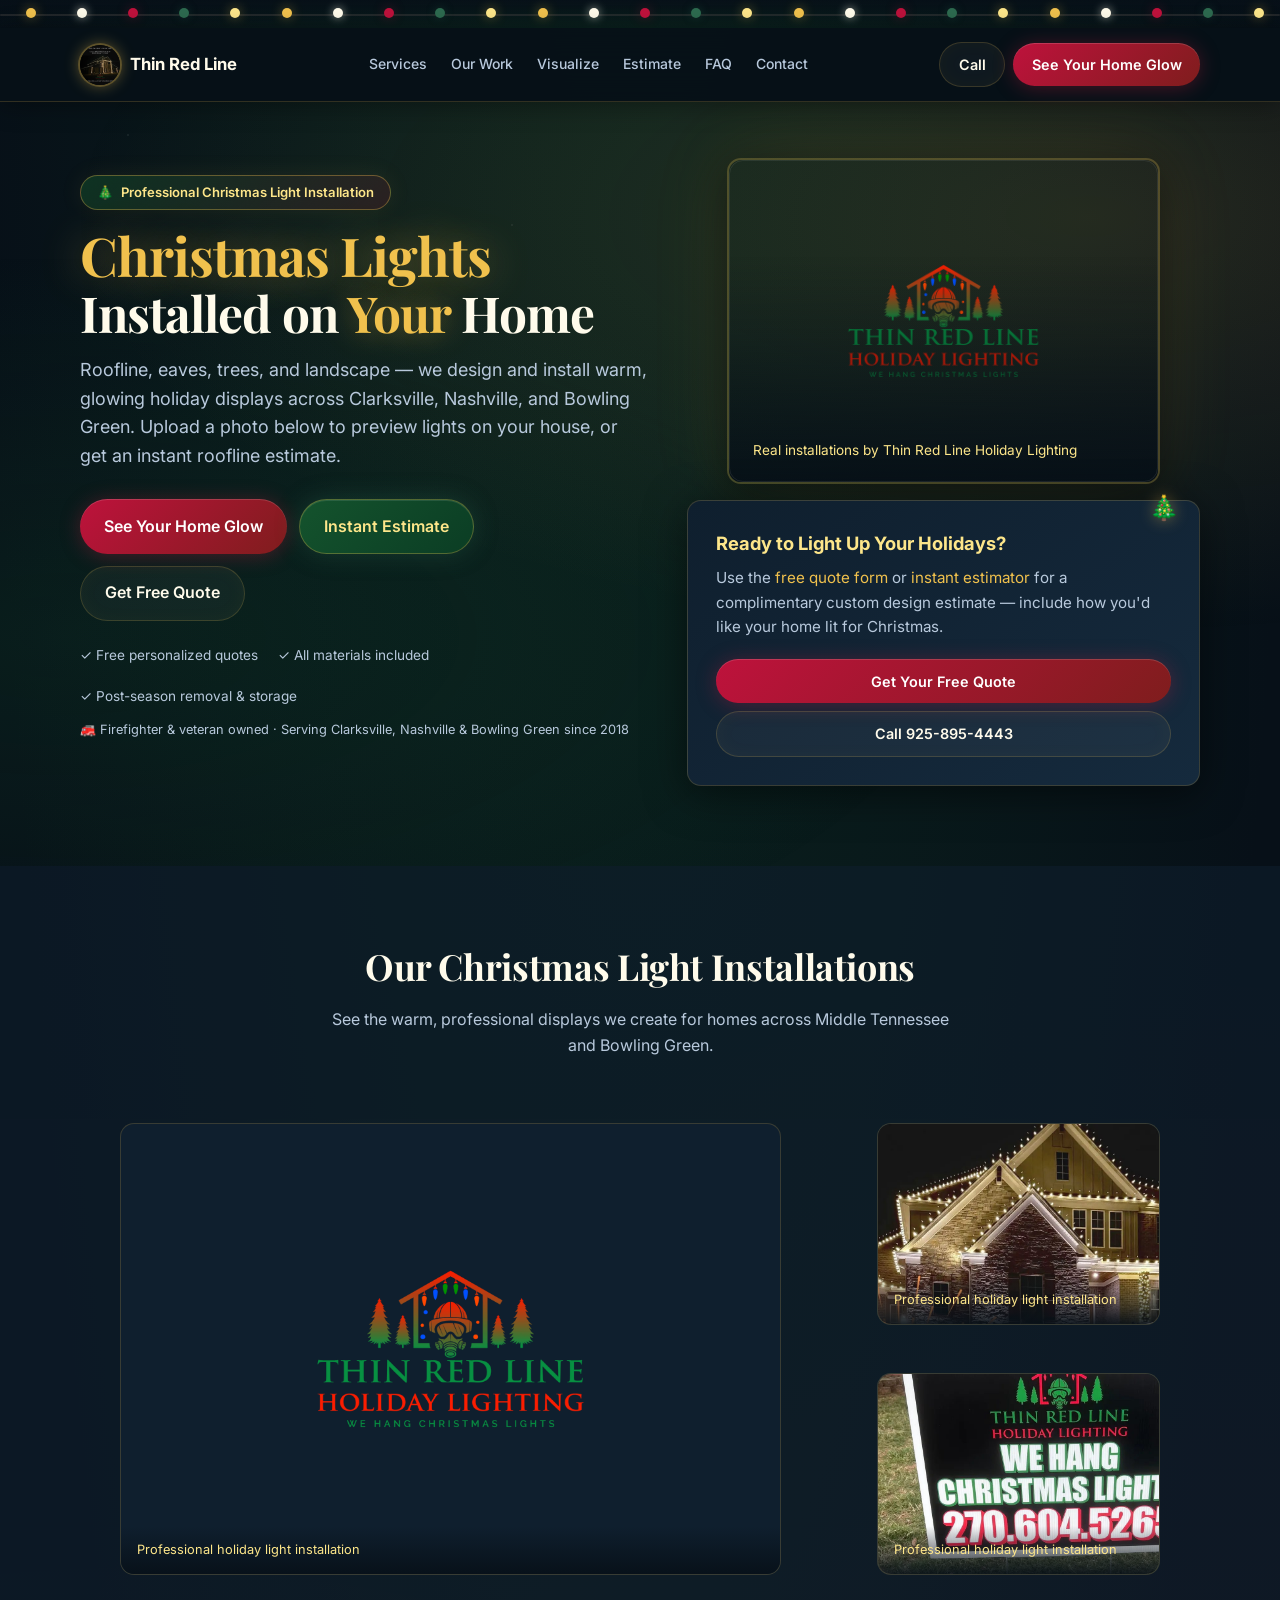
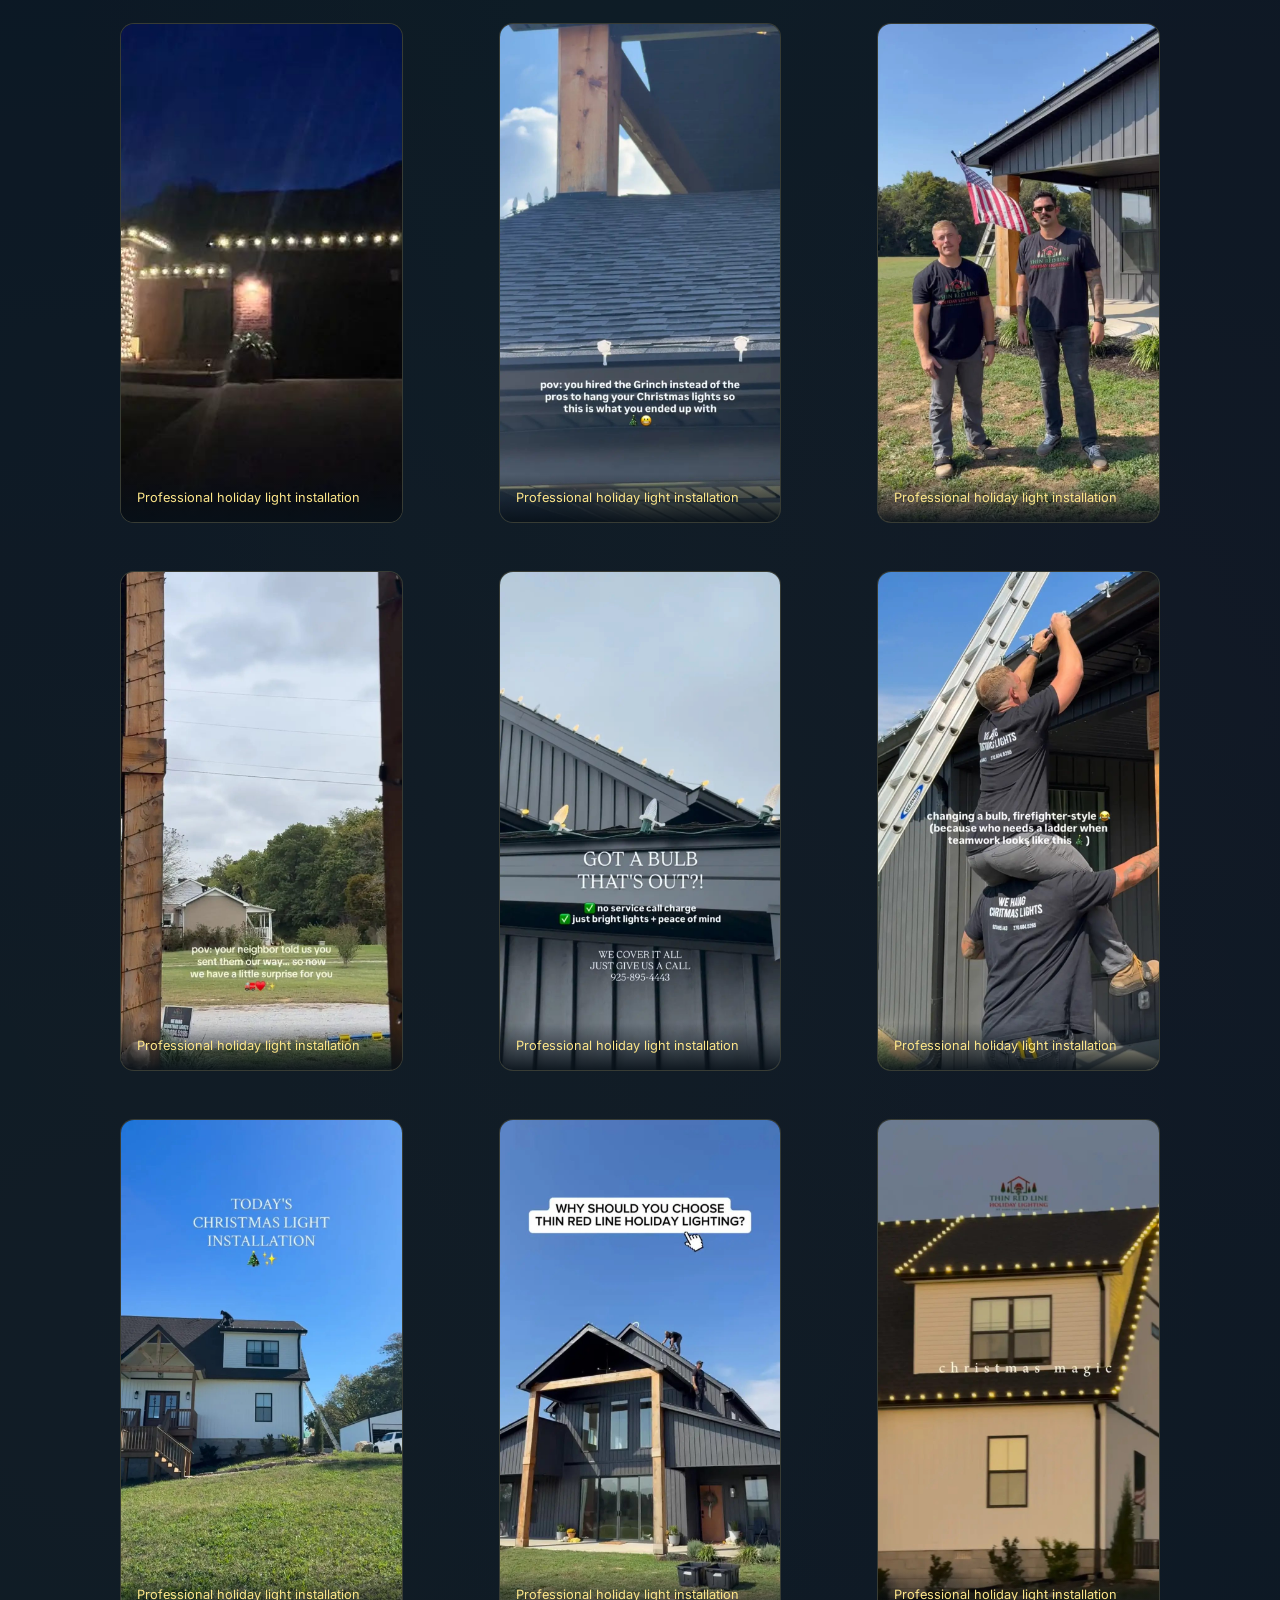
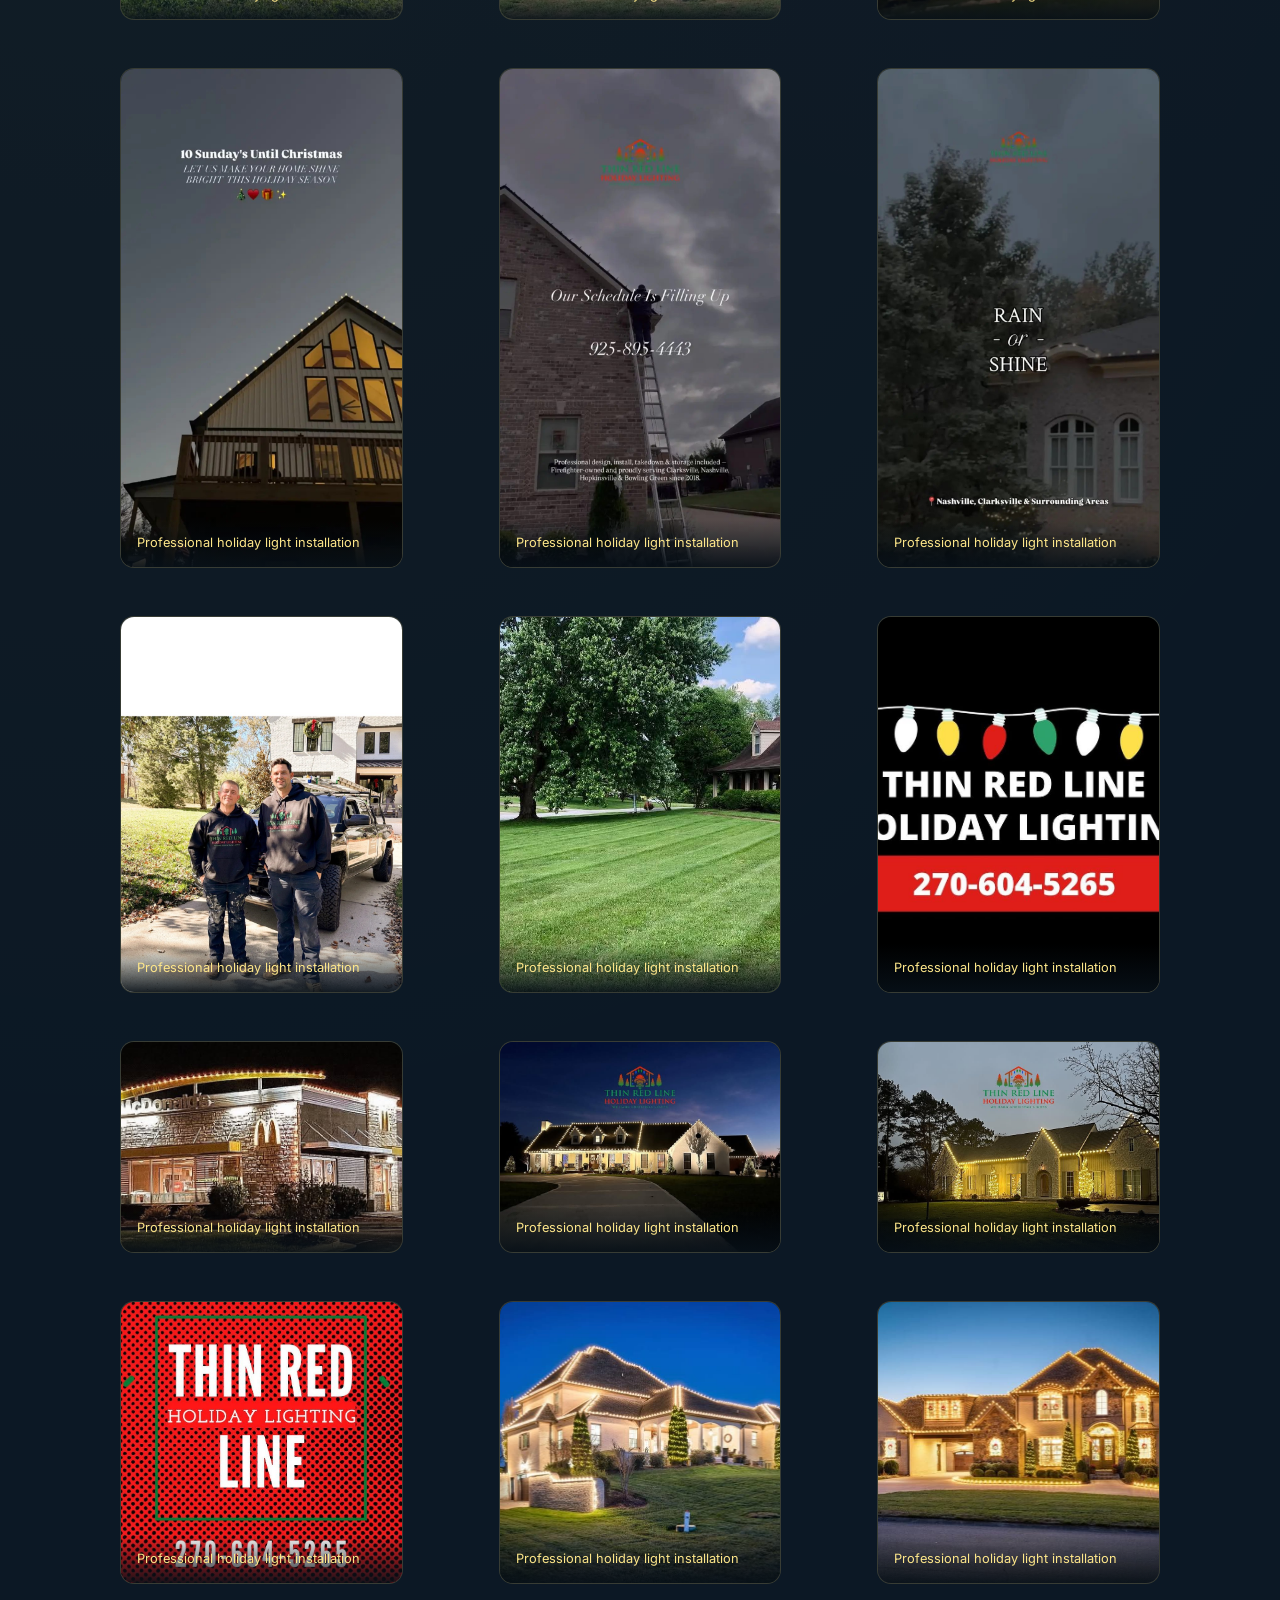
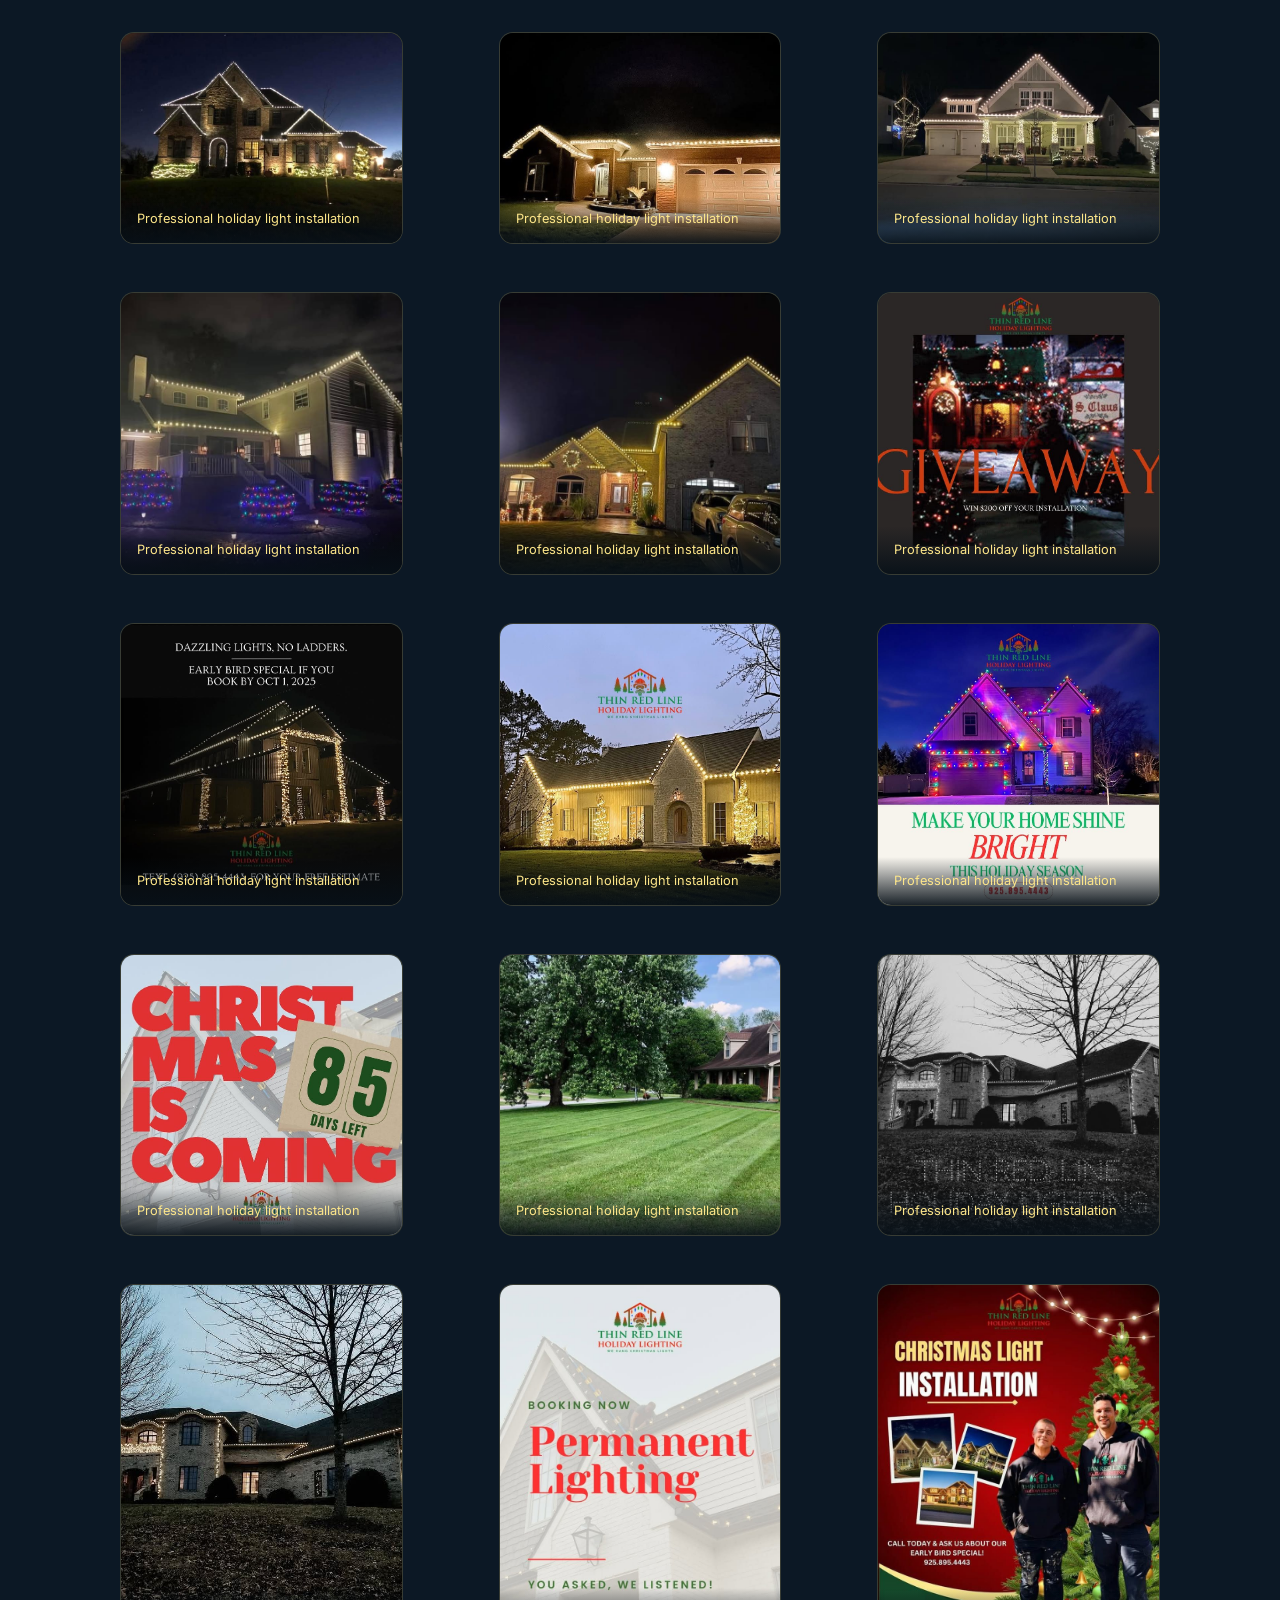
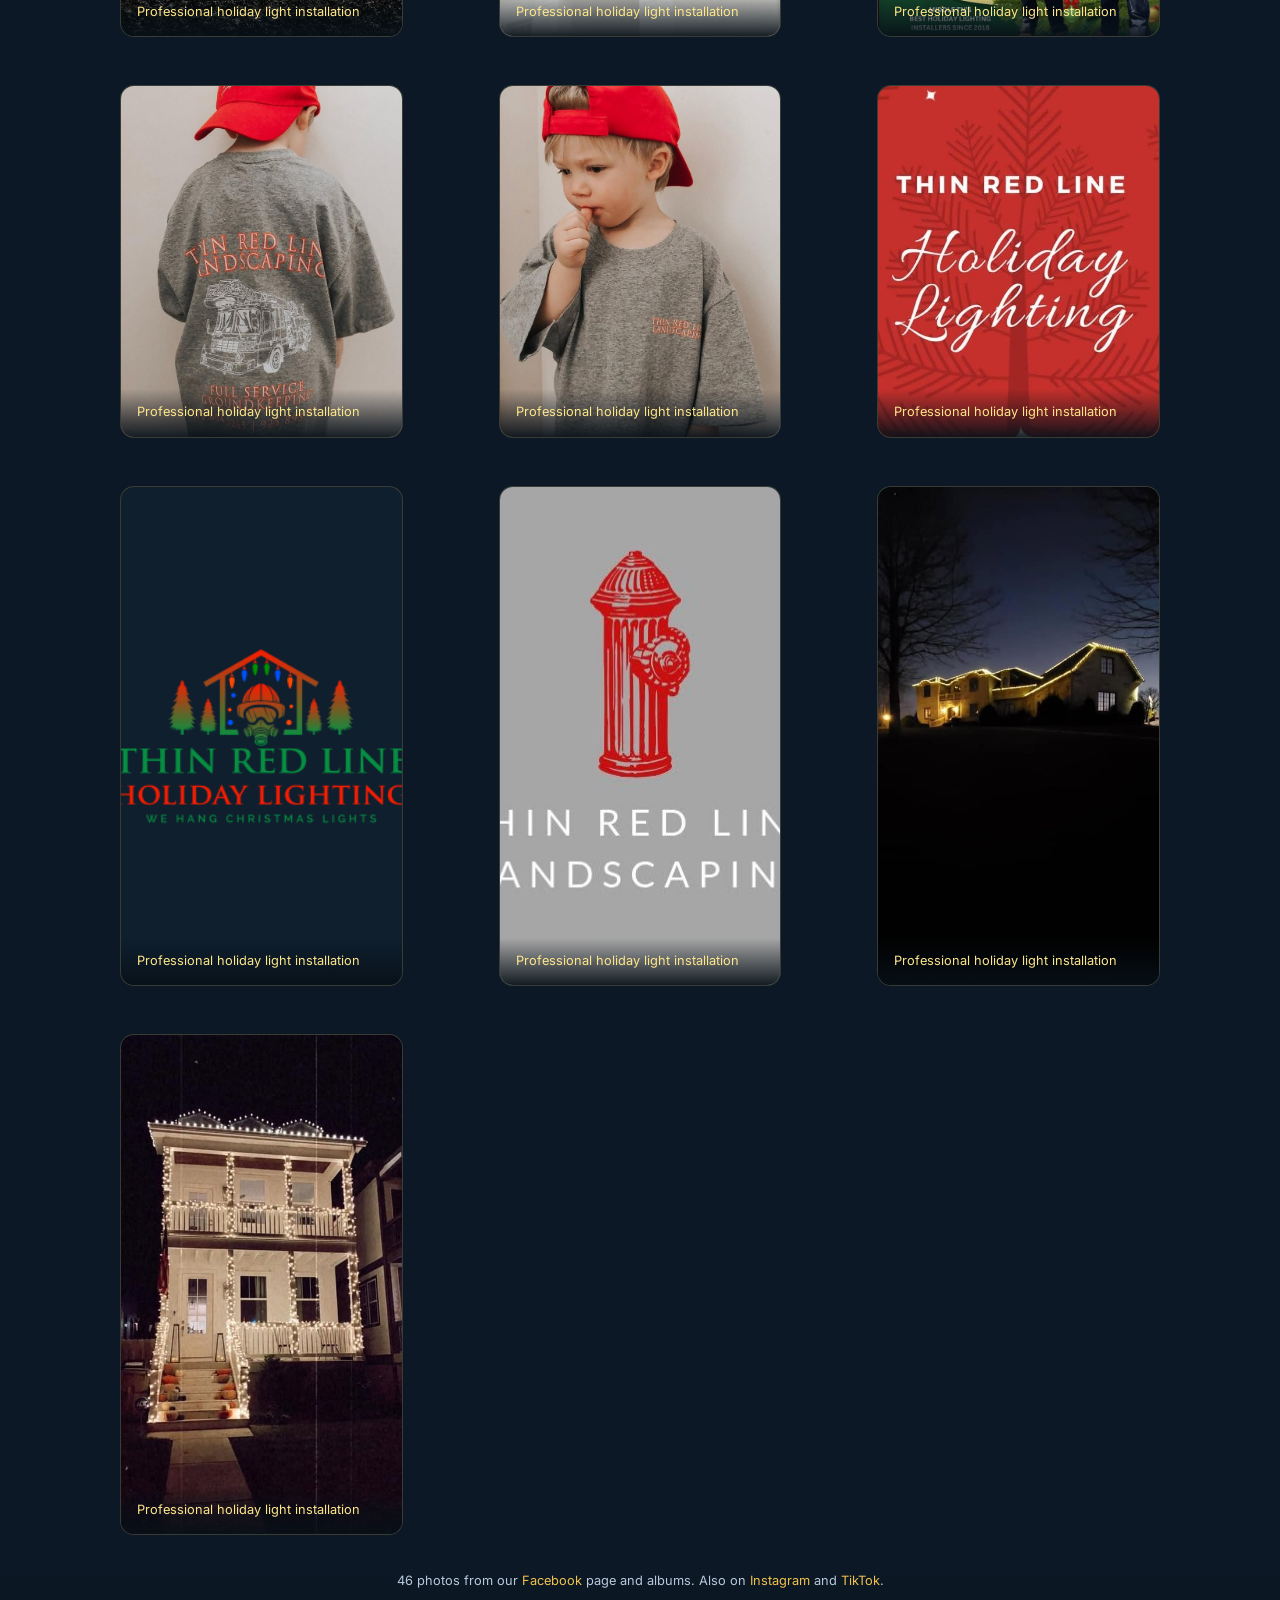
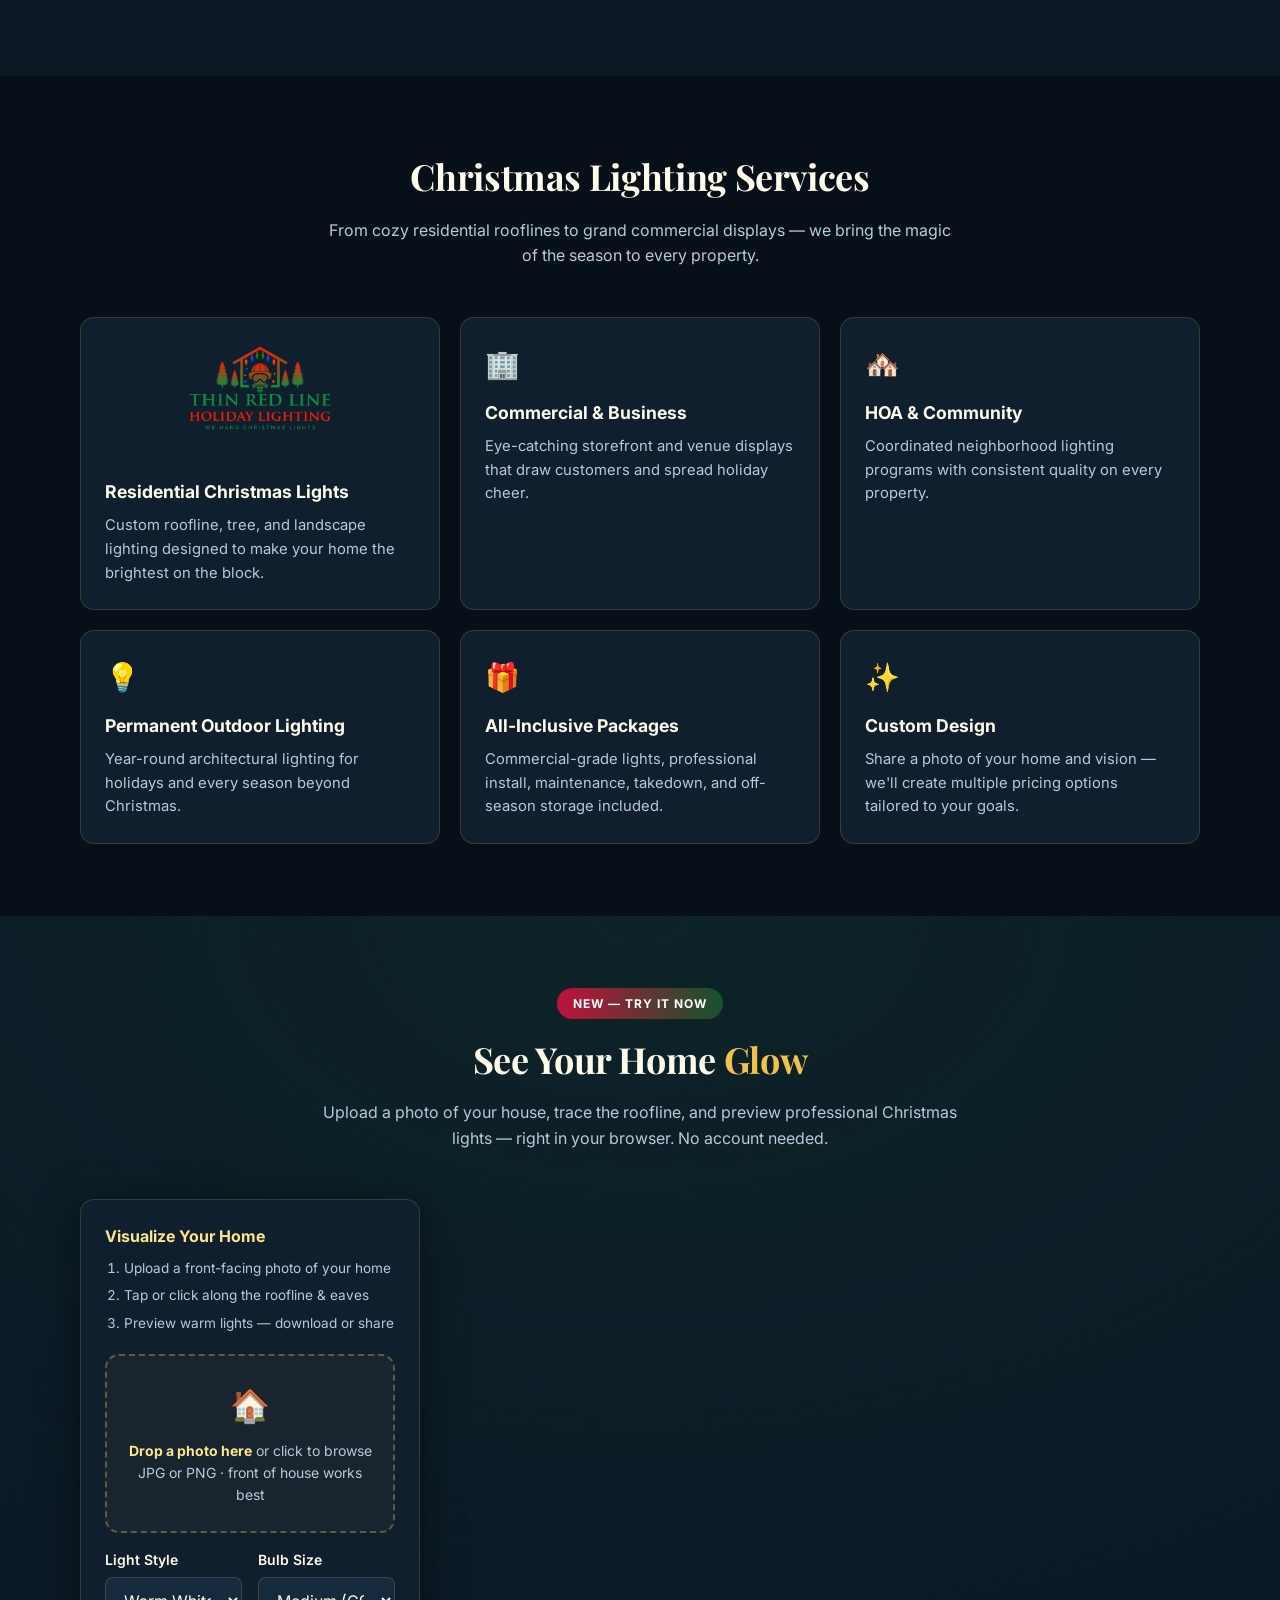
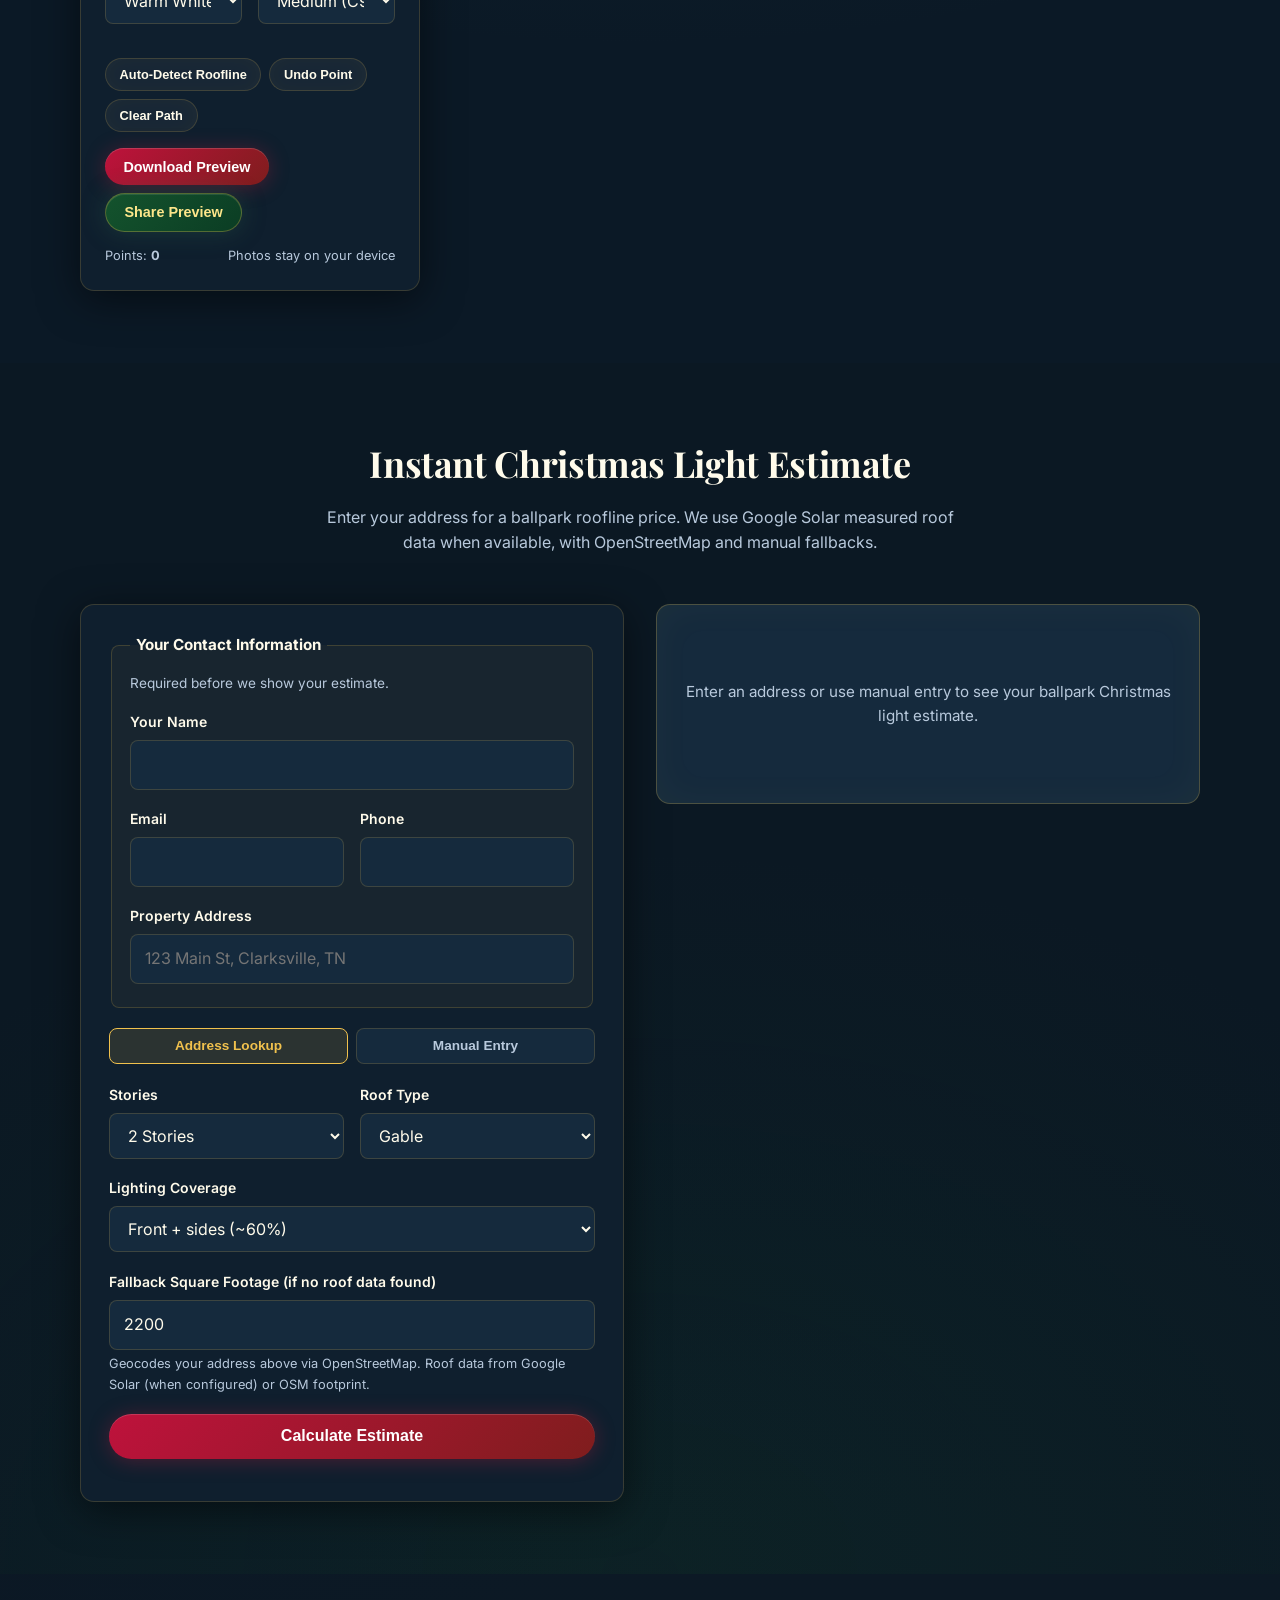
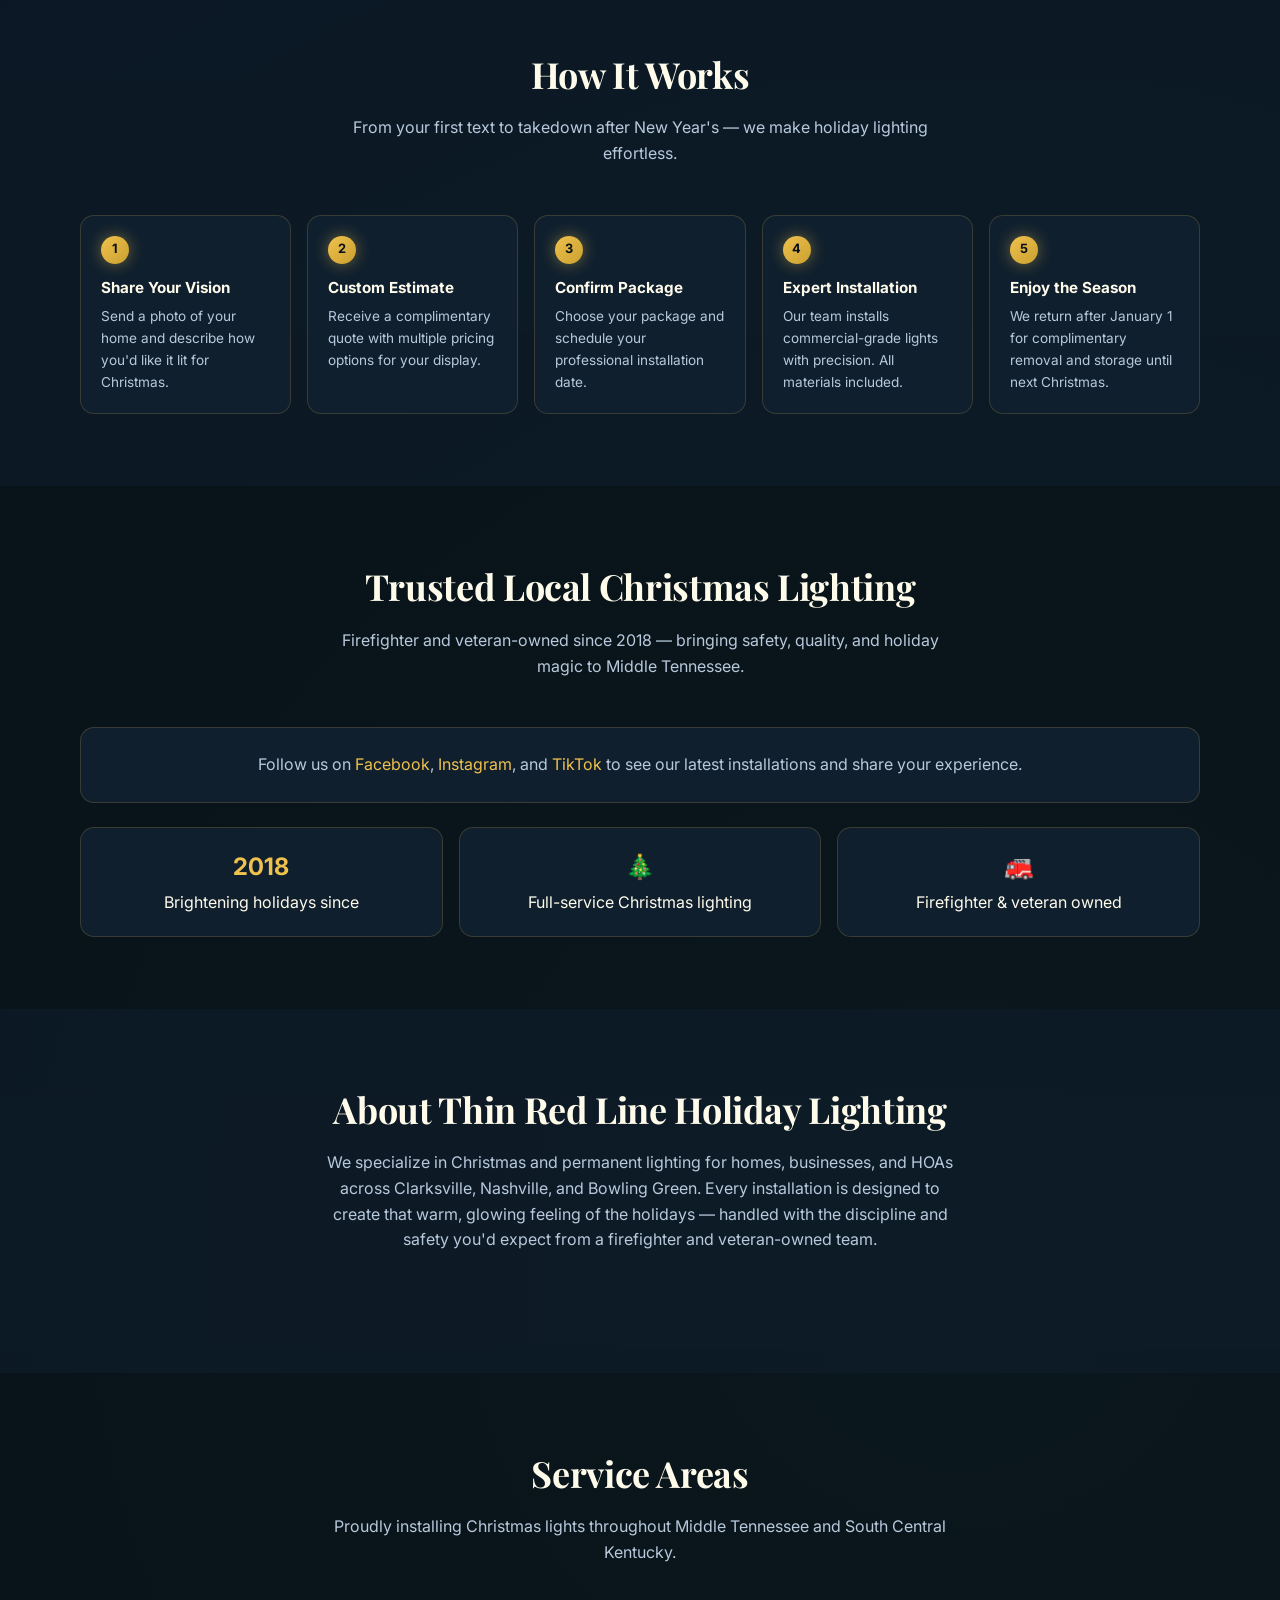
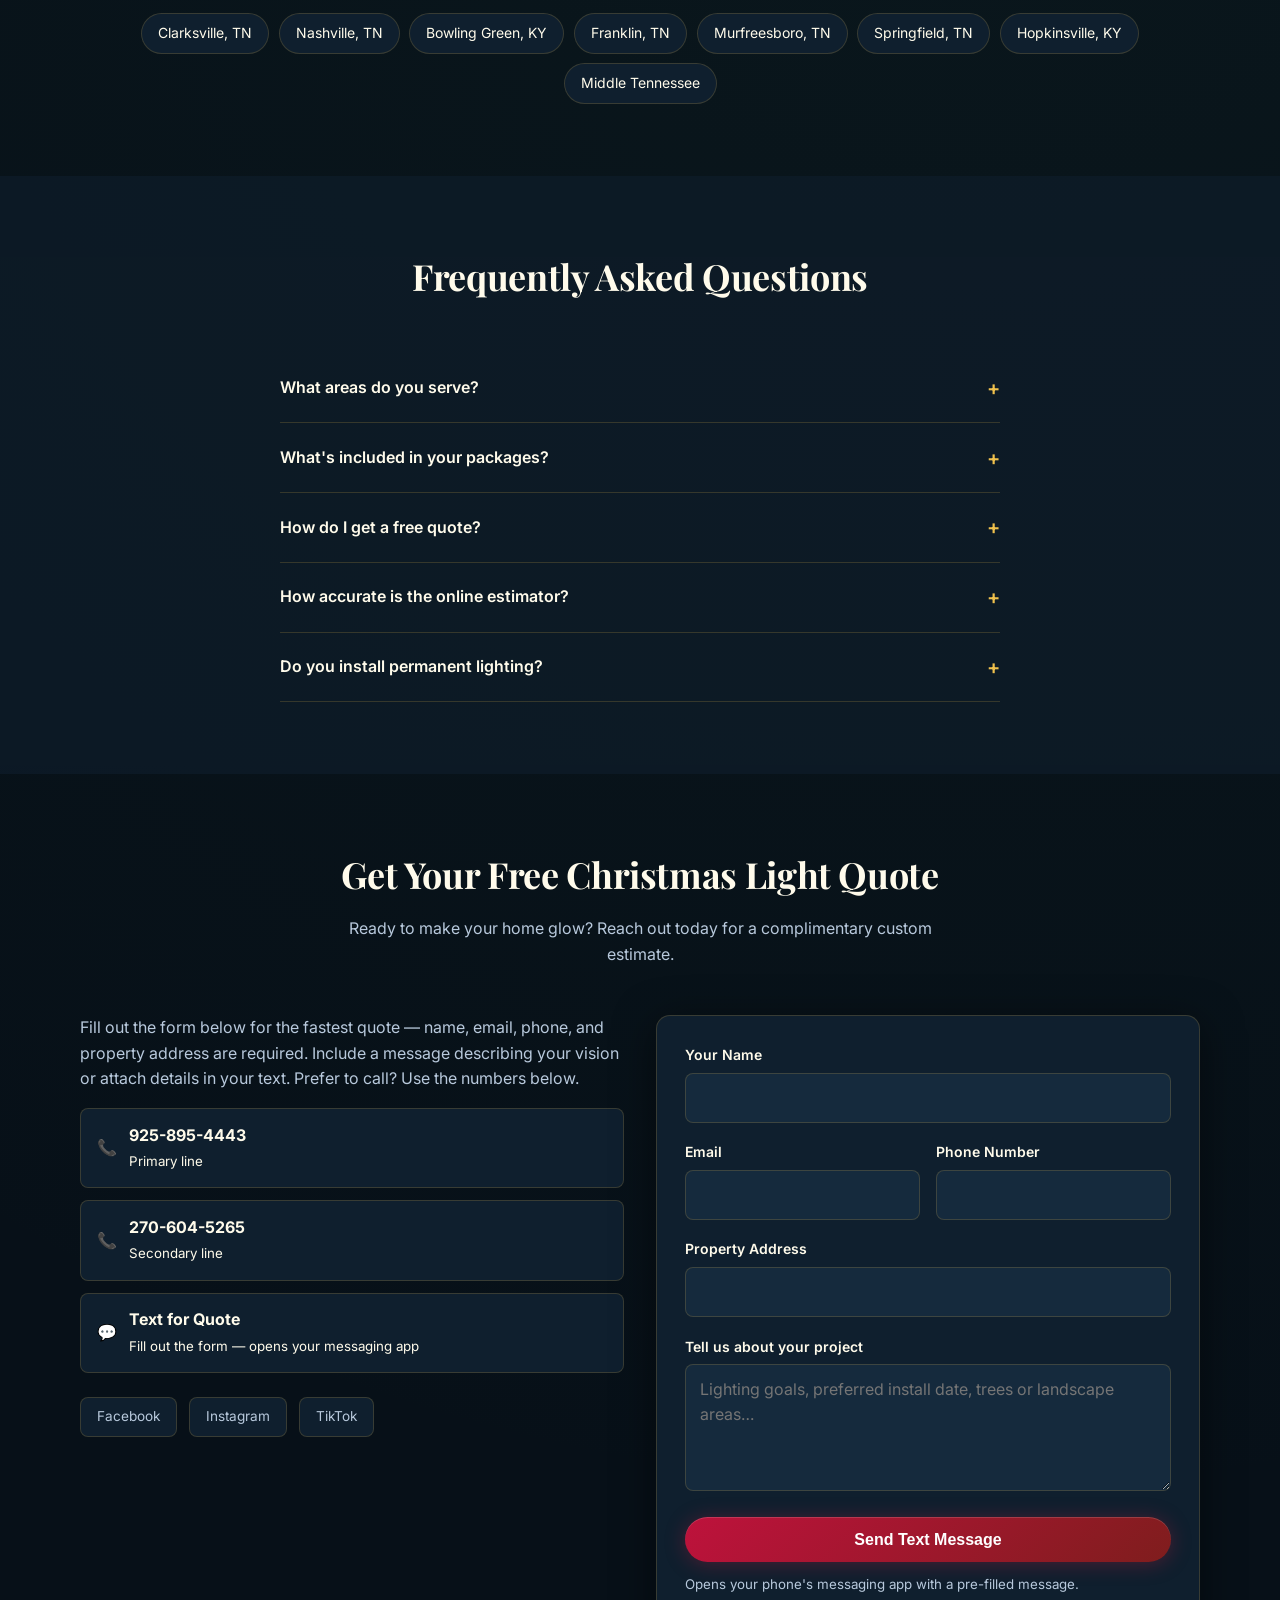
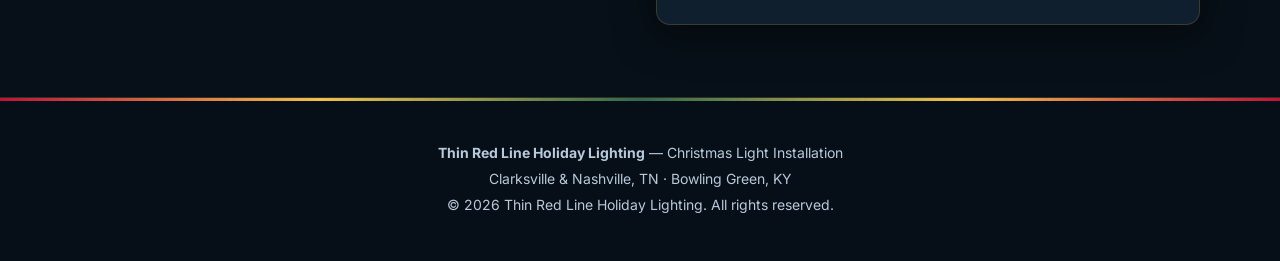
==== commit 6d706e26: "Align FAQ and contact copy with required lead capture flow. Point quote instructions to the estimato" ====
--- a/index.html
+++ b/index.html
@@ -184,7 +184,7 @@
           </figure>
           <aside class="hero-card">
             <h2>Ready to Light Up Your Holidays?</h2>
-            <p>Text or call for a complimentary custom design estimate — include a photo of your home for the most accurate quote.</p>
+            <p>Use the <a href="#contact">free quote form</a> or <a href="#estimator">instant estimator</a> for a complimentary custom design estimate — include how you'd like your home lit for Christmas.</p>
             <a href="#contact" class="btn btn-primary" style="width:100%;margin-bottom:0.5rem;">Get Your Free Quote</a>
             <a href="tel:+19258954443" class="btn btn-outline" style="width:100%;">Call 925-895-4443</a>
           </aside>
@@ -736,7 +736,7 @@
           </details>
           <details class="faq-item">
             <summary>How do I get a free quote?</summary>
-            <p>Text 925-895-4443 or 270-604-5265 with a photo of your home and a brief description of your vision. We'll provide a complimentary customized estimate with multiple options.</p>
+            <p>Use the <a href="#estimator">instant estimator</a> or <a href="#contact">contact form</a> — name, email, phone, and address are required. We'll follow up with a complimentary customized estimate and multiple pricing options. You can also call 925-895-4443 or 270-604-5265.</p>
           </details>
           <details class="faq-item">
             <summary>How accurate is the online estimator?</summary>
@@ -758,7 +758,7 @@
         </header>
         <div class="contact-grid">
           <div class="contact-info">
-            <p>Text or call for the fastest response. Include a photo of your property for the most accurate quote.</p>
+            <p>Fill out the form below for the fastest quote — name, email, phone, and property address are required. Include a message describing your vision or attach details in your text. Prefer to call? Use the numbers below.</p>
             <div class="contact-methods">
               <a href="tel:+19258954443" class="contact-method">
                 <span aria-hidden="true">📞</span>
